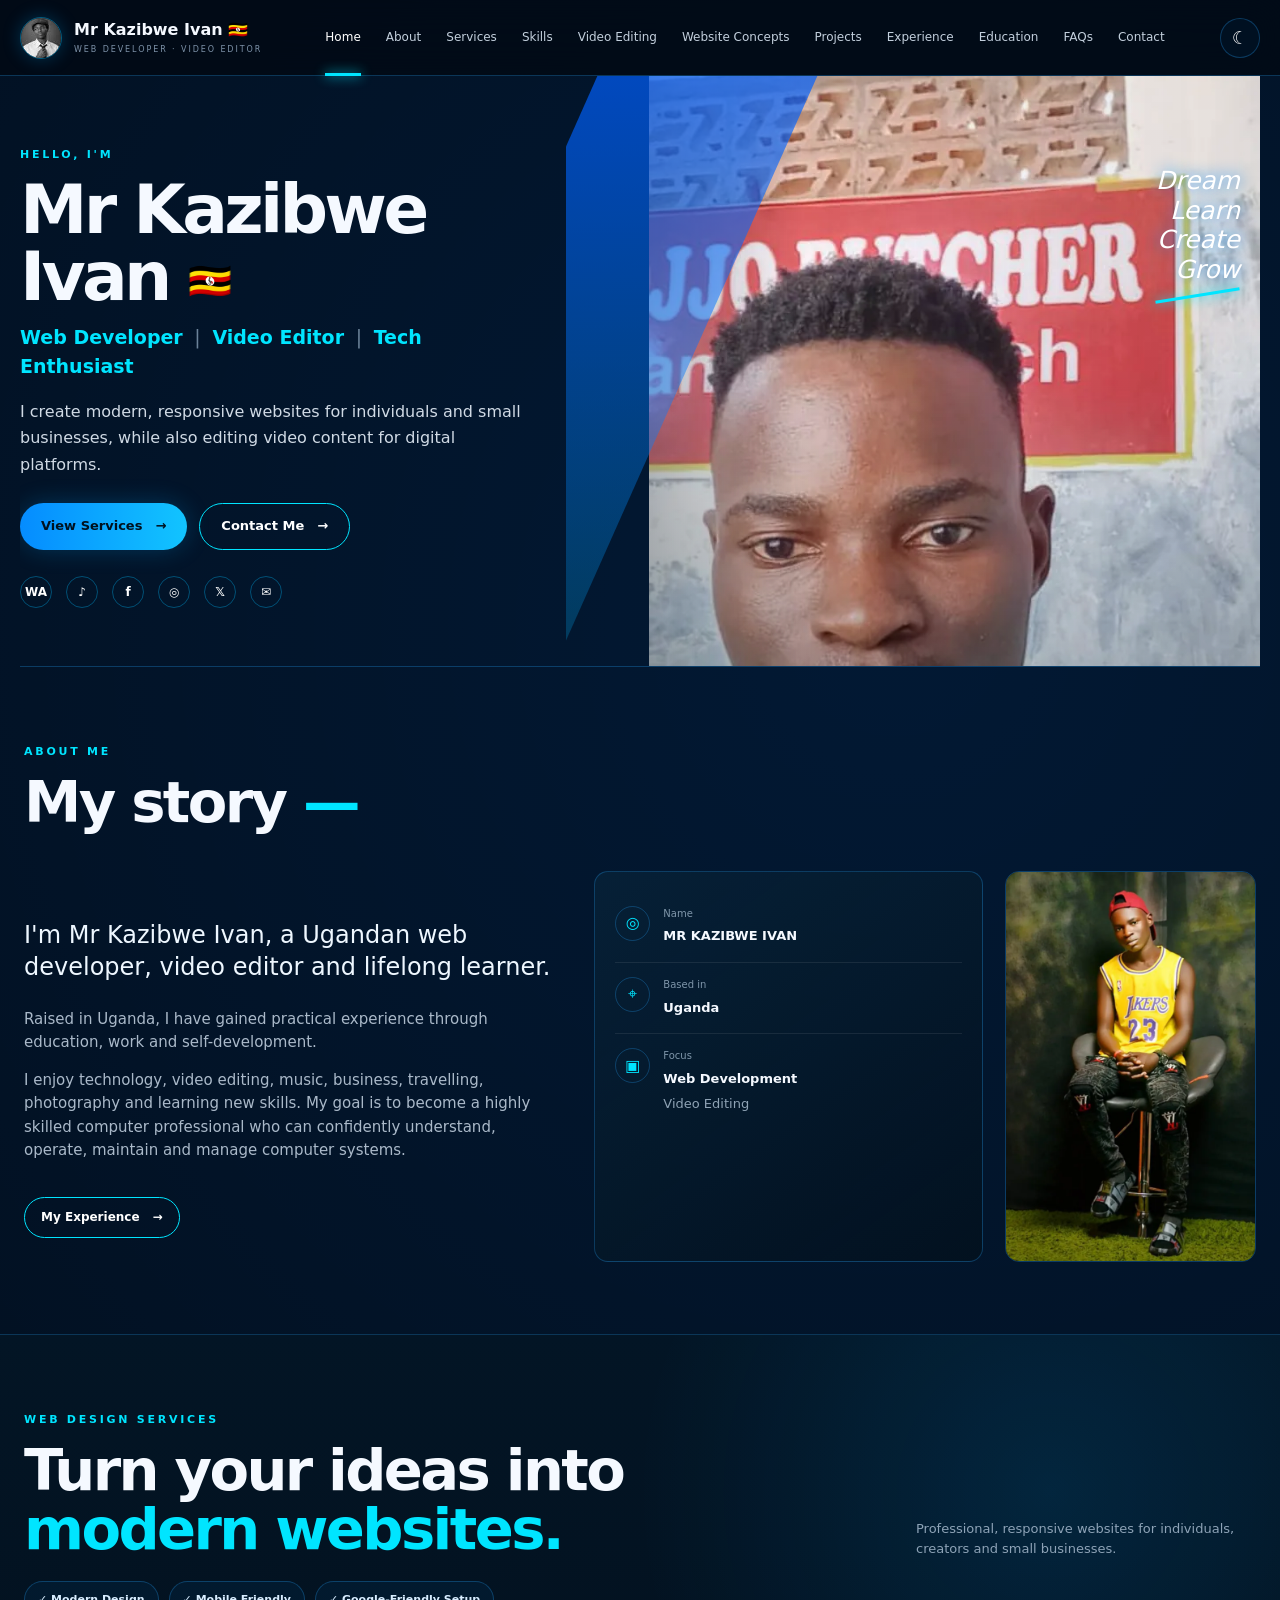
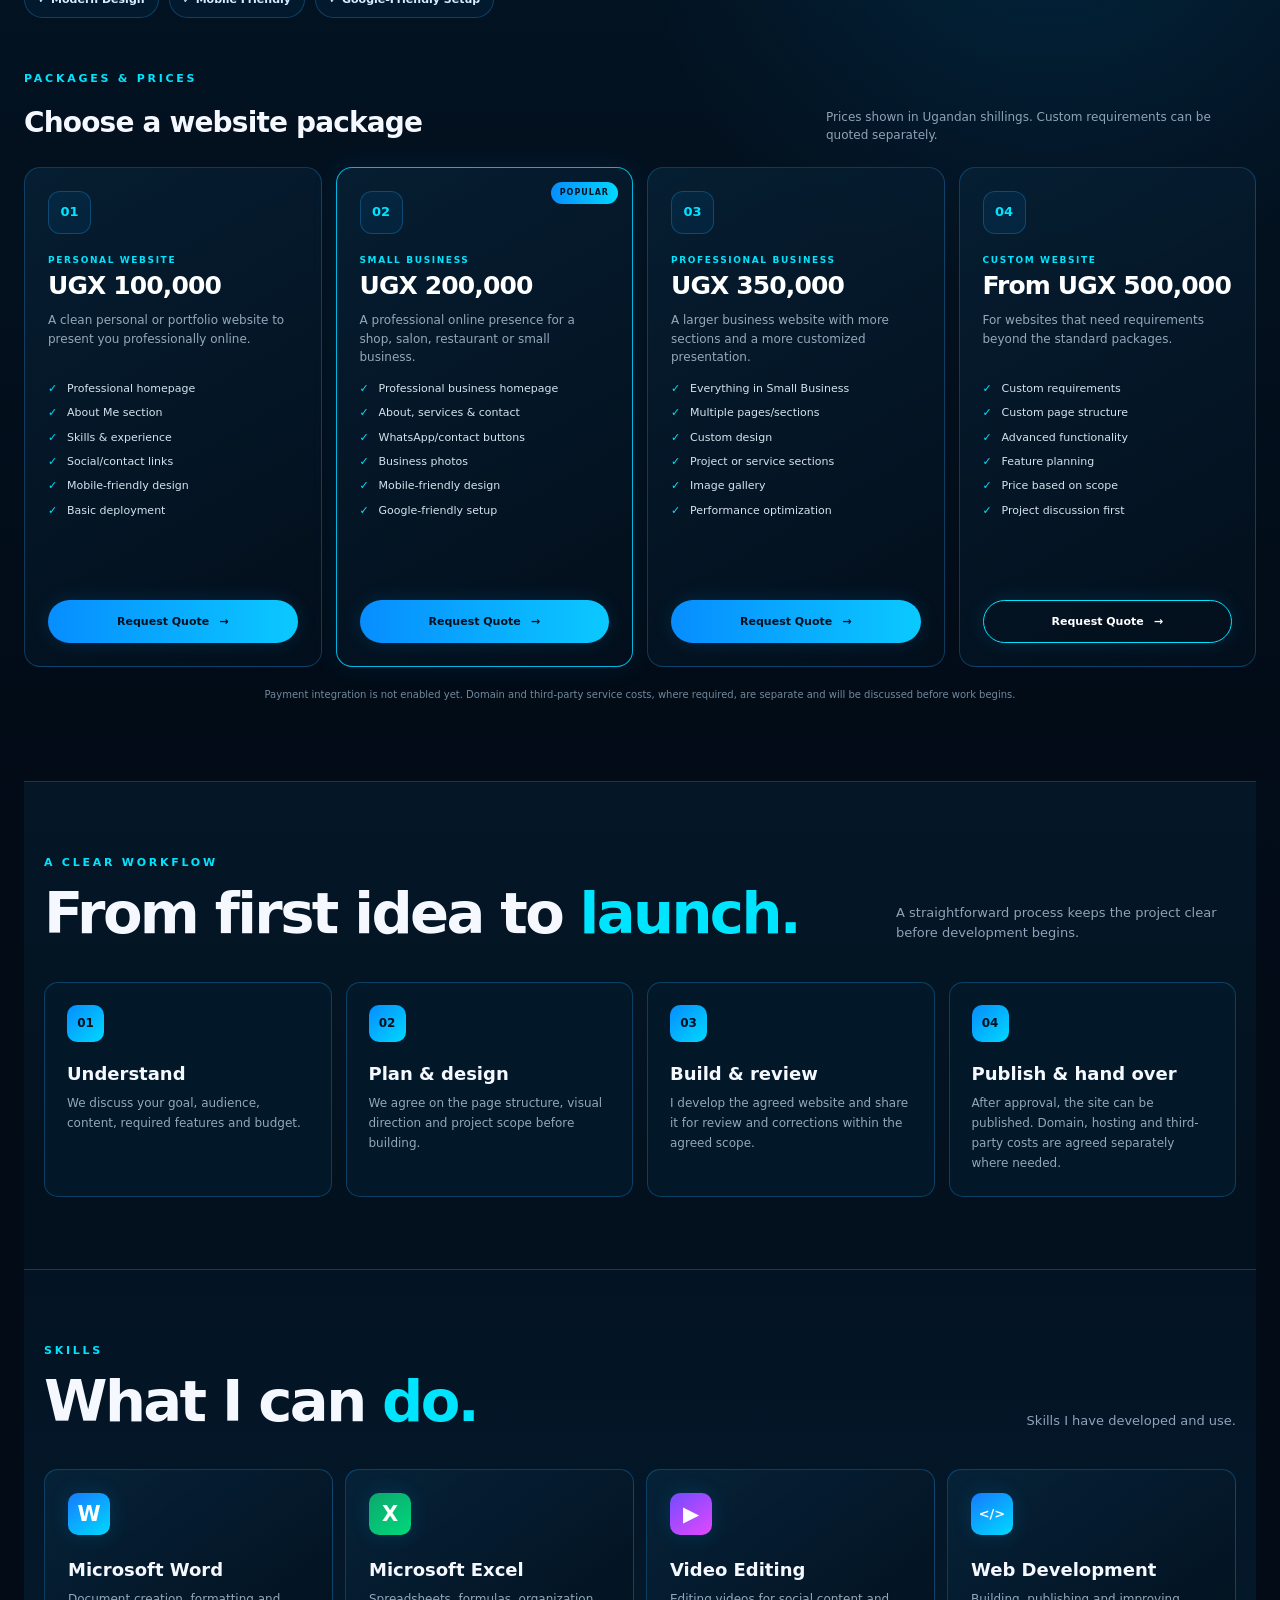
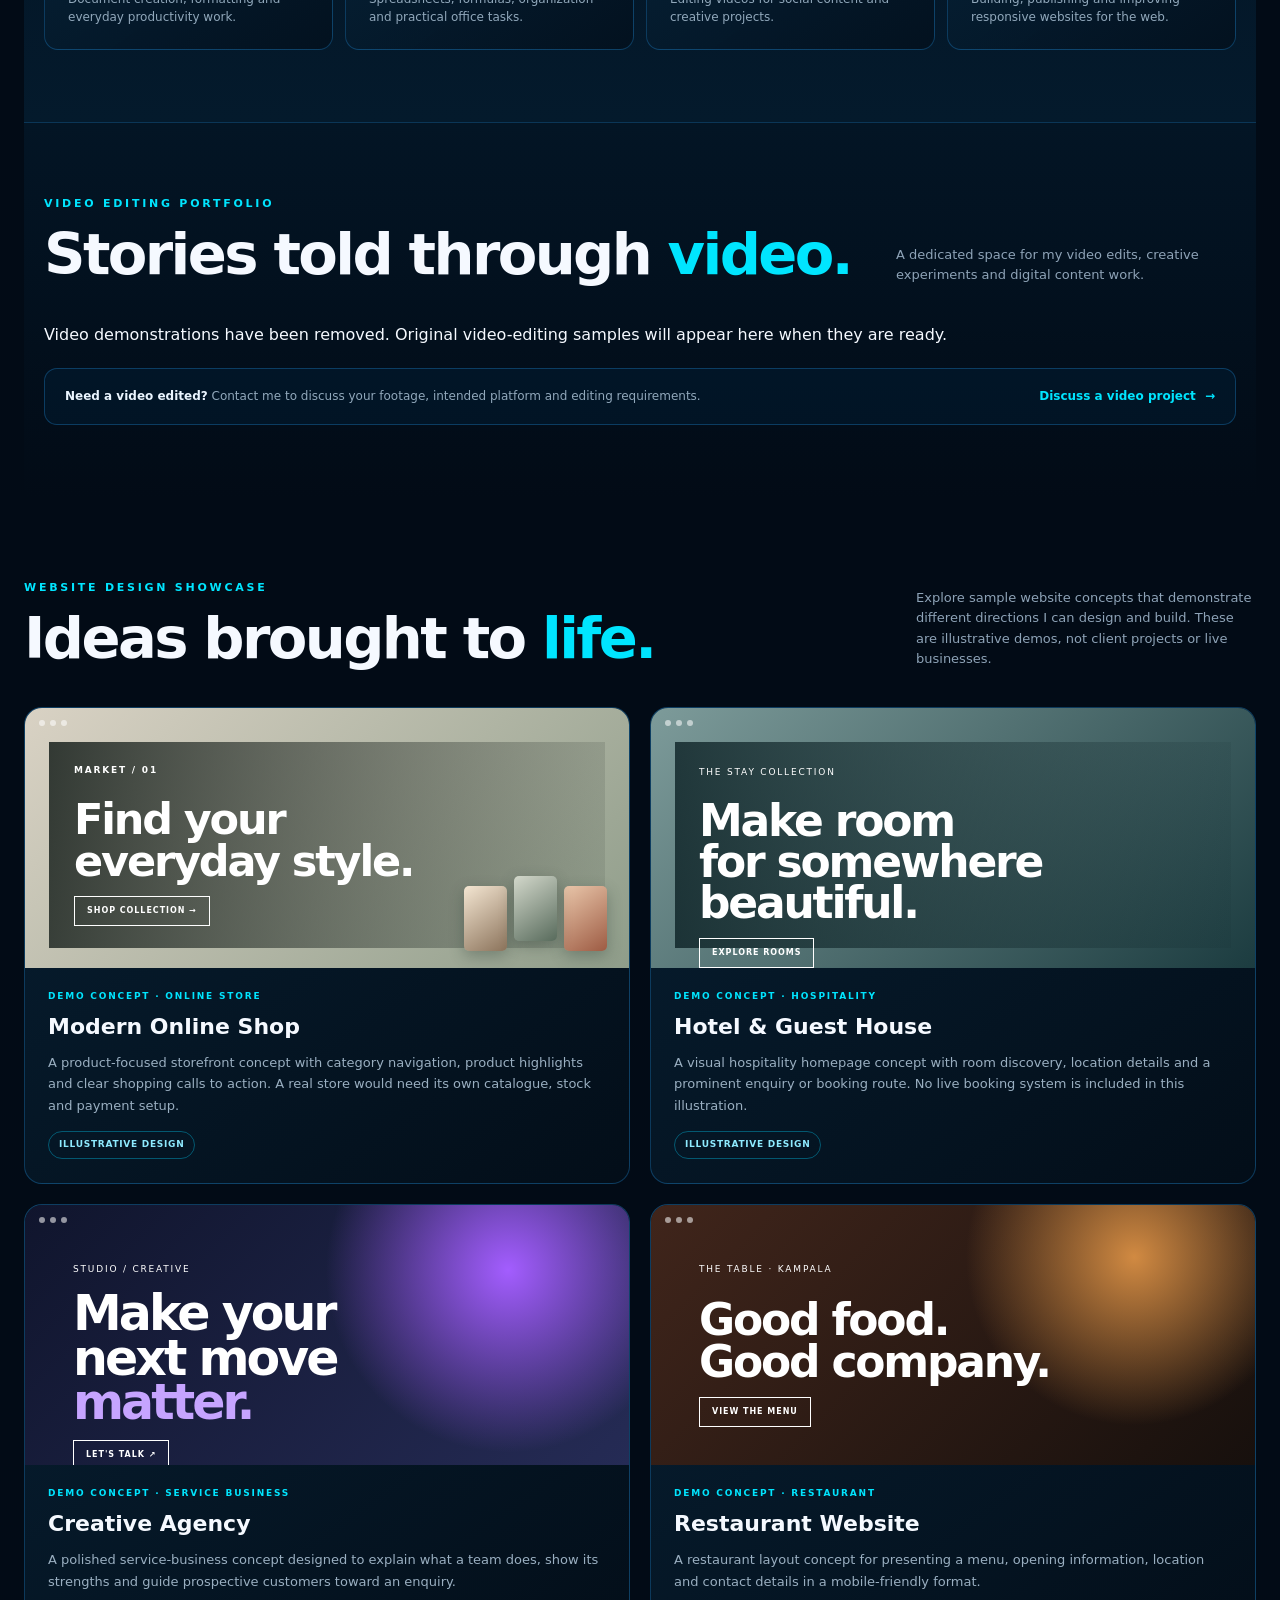
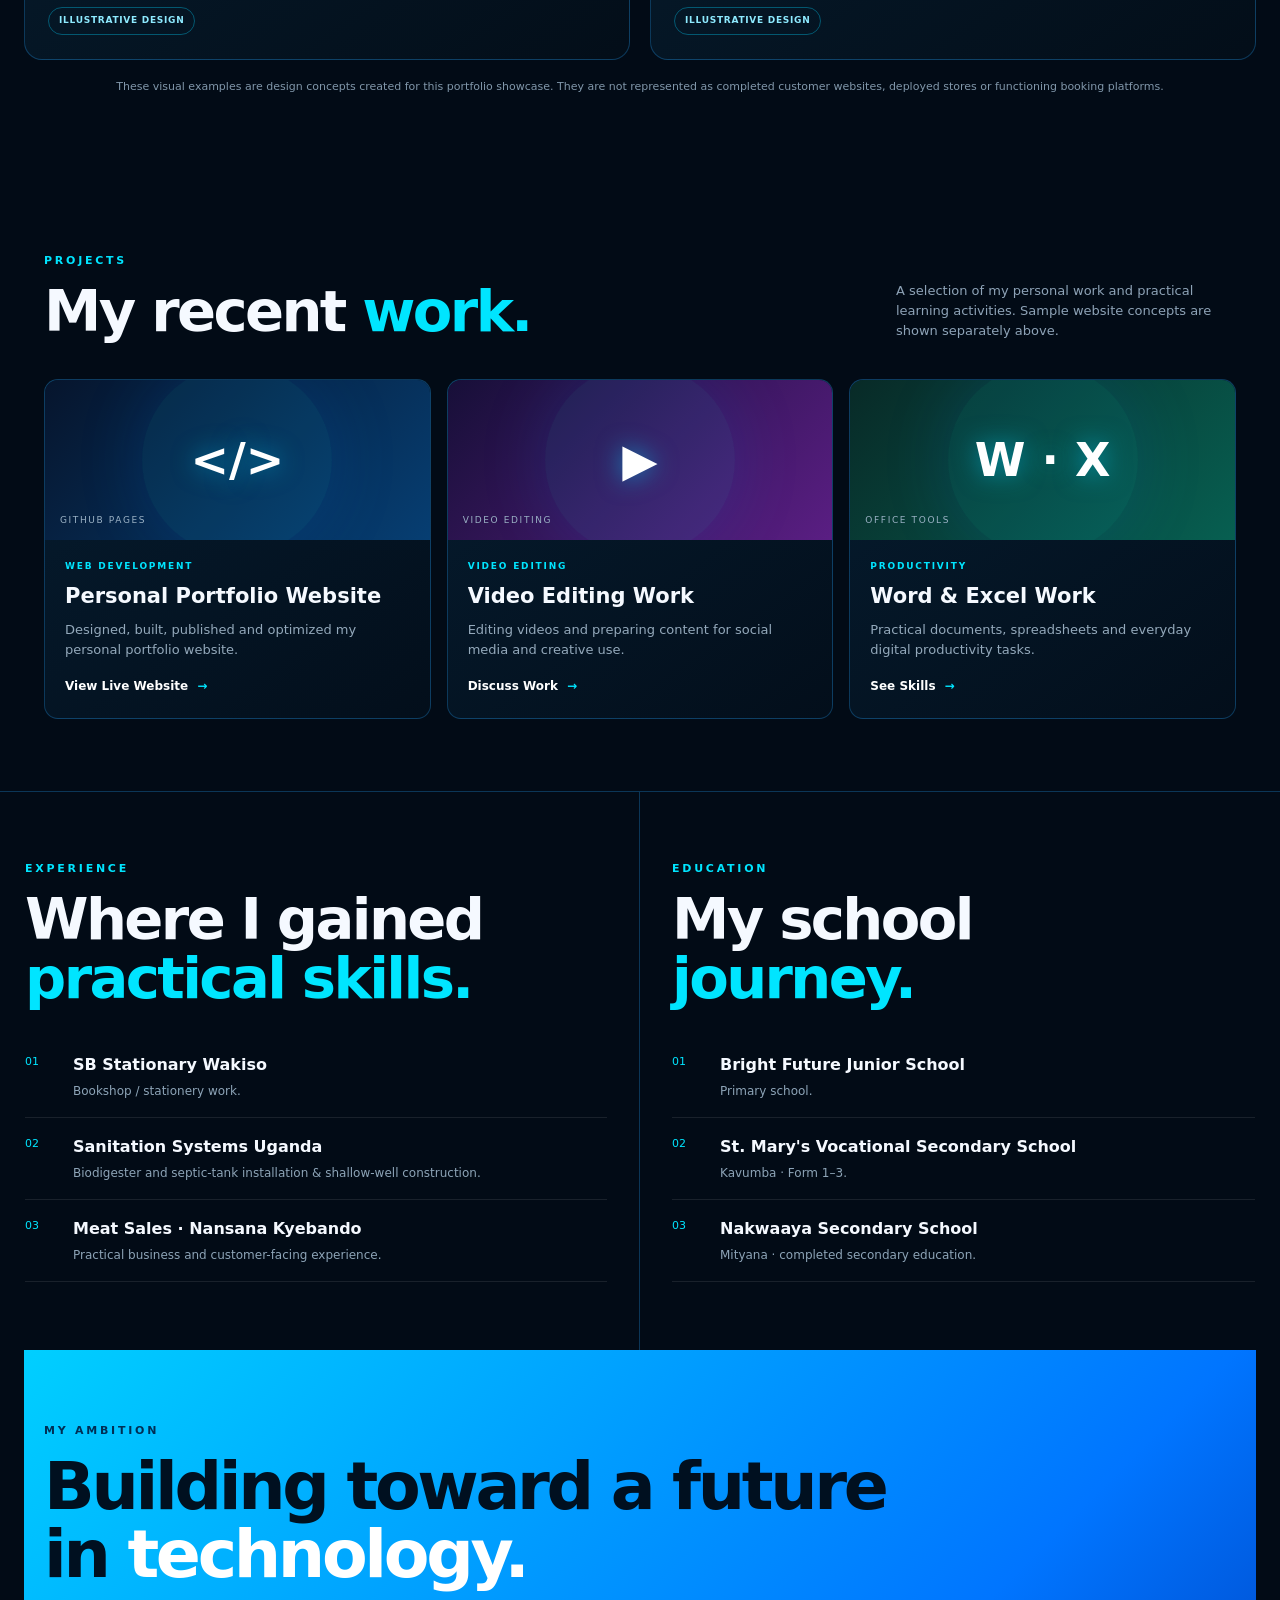
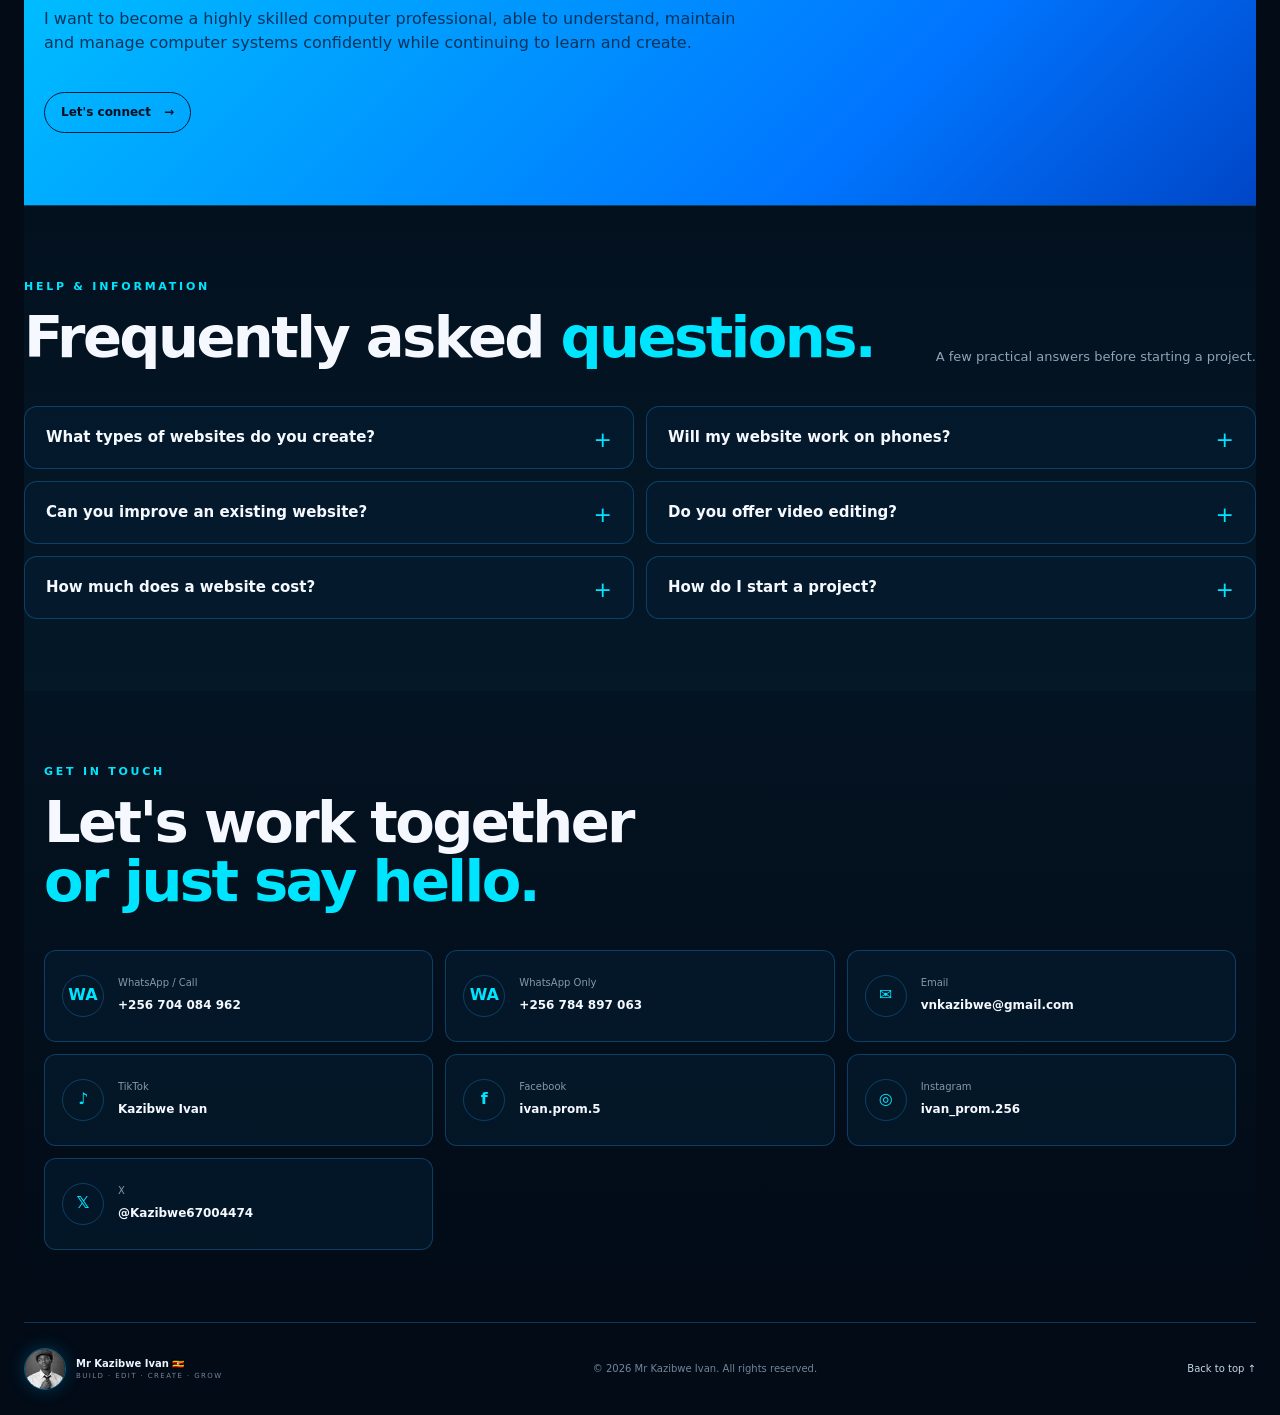
==== index.html @ a6f1aa87 "Remove inaccessible stock video demonstrations" ====
<!doctype html>
<html lang="en">
<head>
  <meta charset="utf-8">
  <meta name="viewport" content="width=device-width, initial-scale=1">
  <meta name="description" content="Visit the official portfolio of Mr Kazibwe Ivan, a Ugandan web developer and video editor. Explore his website services, skills, practical experience, personal projects and contact details.">
  <meta name="author" content="Mr Kazibwe Ivan">
  <meta name="robots" content="index, follow, max-image-preview:large">
  <!-- Browser-side security policy. Server-only headers must be configured by the hosting provider. -->
  <meta http-equiv="Content-Security-Policy" content="default-src 'self'; base-uri 'self'; object-src 'none'; script-src 'self'; style-src 'self'; font-src 'self'; img-src 'self'; connect-src 'self'; media-src 'self' https://assets.mixkit.co; frame-src 'none'; upgrade-insecure-requests">
  <meta name="referrer" content="strict-origin-when-cross-origin">
  <meta property="og:locale" content="en_UG">
  <meta name="theme-color" content="#020b16">
  <link rel="canonical" href="https://promivan833.github.io/Kazibwe-ivan/">
  <meta property="og:title" content="Mr Kazibwe Ivan — Web Developer & Video Editor">
  <meta property="og:description" content="Professional websites, web development and video editing by Mr Kazibwe Ivan.">
  <meta property="og:type" content="website">
  <meta property="og:url" content="https://promivan833.github.io/Kazibwe-ivan/">
  <meta property="og:image" content="https://promivan833.github.io/Kazibwe-ivan/images/ivan-10.jpg">
  <meta name="twitter:card" content="summary_large_image">
  <meta name="twitter:title" content="Mr Kazibwe Ivan — Web Developer & Video Editor">
  <meta name="twitter:description" content="Visit the official portfolio of Mr Kazibwe Ivan, a Ugandan web developer and video editor. Explore his services, skills, projects and contact details.">
  <meta name="twitter:url" content="https://promivan833.github.io/Kazibwe-ivan/">
  <meta name="twitter:image" content="https://promivan833.github.io/Kazibwe-ivan/images/ivan-10.jpg">
  <title>Mr Kazibwe Ivan — Web Developer & Video Editor</title>
  <link rel="icon" href="favicon.svg" type="image/svg+xml">
  <link rel="preload" as="image" href="images/ivan-10-720.webp" fetchpriority="high">
  <link rel="stylesheet" href="style.css">
  <script type="application/ld+json">
  {
    "@context":"https://schema.org",
    "@type":"ProfilePage",
    "mainEntity":{
      "@type":"Person",
      "@id":"https://promivan833.github.io/Kazibwe-ivan/#person",
      "name":"Mr Kazibwe Ivan",
      "alternateName":"Kazibwe Ivan",
      "description":"Official professional profile of Mr Kazibwe Ivan, a Ugandan web developer and video editor who creates responsive websites and edits digital video content.",
      "mainEntityOfPage":"https://promivan833.github.io/Kazibwe-ivan/",
      "nationality":"Ugandan",
      "url":"https://promivan833.github.io/Kazibwe-ivan/",
      "image":"https://promivan833.github.io/Kazibwe-ivan/images/ivan-10.jpg",
      "email":"vnkazibwe@gmail.com",
      "jobTitle":"Web Developer and Video Editor",
      "sameAs":[
        "https://promivan833.github.io/Kazibwe-ivan/",
        "https://github.com/promivan833",
        "https://x.com/Kazibwe67004474",
        "https://www.tiktok.com/@mr_kazibwe_ivan",
        "https://www.facebook.com/ivan.prom.5",
        "https://www.instagram.com/ivan_prom.256"
      ],
      "knowsAbout":["Responsive Web Development","Website Design","Website Maintenance","Video Editing","Microsoft Word","Microsoft Excel","Digital Content Creation","Web Technologies"]
    }
  }
  </script>
</head>
<body>
  <a class="skip-link" href="#main-content">Skip to main content</a>
  <header class="site-header" id="top">
    <a class="brand" href="#top" aria-label="Kazibwe Ivan home">
      <img class="brand-mark" src="images/ivan-logo.jpg" alt="" width="42" height="42" decoding="async" loading="eager">
      <span class="brand-copy"><strong>Mr Kazibwe Ivan 🇺🇬</strong><small>WEB DEVELOPER · VIDEO EDITOR</small></span>
    </a>

    <nav class="site-nav" id="primary-navigation" aria-label="Main navigation">
      <a class="active" href="#top">Home</a>
      <a href="#about">About</a>
      <a href="#services">Services</a>
      <a href="#skills">Skills</a>
      <a href="#video-portfolio">Video Editing</a>
      <a href="#showcase">Website Concepts</a><a href="#projects">Projects</a>
      <a href="#experience">Experience</a>
      <a href="#education">Education</a>
      <a href="#faq">FAQs</a>
      <a href="#contact">Contact</a>
    </nav>

    <div class="header-actions">
      <button class="theme-toggle" type="button" aria-label="Switch to light theme" title="Switch to light theme" aria-pressed="false">☾</button>
      <button class="menu-toggle" type="button" aria-label="Open menu" aria-expanded="false" aria-controls="primary-navigation"><span></span><span></span><span></span></button>
    </div>
  </header>

  <main id="main-content">
    <section class="hero" aria-labelledby="hero-title">
      <div class="hero-copy">
        <p class="eyebrow">HELLO, I'M</p>
        <h1 id="hero-title">Mr Kazibwe Ivan <span class="flag">🇺🇬</span></h1>
        <p class="hero-role">Web Developer <b>|</b> Video Editor <b>|</b> Tech Enthusiast</p>
        <p class="hero-lead">I create modern, responsive websites for individuals and small businesses, while also editing video content for digital platforms.</p>
        <div class="hero-actions">
          <a class="btn btn-primary" href="#services">View Services <span>→</span></a>
          <a class="btn btn-outline" href="#contact">Contact Me <span>→</span></a>
        </div>
        <div class="quick-socials" aria-label="Social links">
          <a href="https://wa.me/256704084962" target="_blank" rel="noopener" aria-label="WhatsApp">WA</a>
          <a href="https://www.tiktok.com/@mr_kazibwe_ivan" target="_blank" rel="noopener" aria-label="TikTok">♪</a>
          <a href="https://www.facebook.com/ivan.prom.5" target="_blank" rel="noopener" aria-label="Facebook">f</a>
          <a href="https://www.instagram.com/ivan_prom.256" target="_blank" rel="noopener" aria-label="Instagram">◎</a>
          <a href="https://x.com/Kazibwe67004474" target="_blank" rel="noopener" aria-label="X">𝕏</a>
          <a href="mailto:vnkazibwe@gmail.com" aria-label="Email">✉</a>
        </div>
      </div>

      <div class="hero-visual">
        <div class="hero-diagonal"></div>
        <div class="portrait-frame">
          <img src="images/ivan-10.jpg" srcset="images/ivan-10-480.webp 480w, images/ivan-10-720.webp 576w" sizes="(max-width: 760px) 90vw, 45vw" alt="Kazibwe Ivan portrait" width="576" height="1280" fetchpriority="high" decoding="async">
        </div>
        <div class="hero-slogan" aria-hidden="true">Dream<br>Learn<br>Create<br>Grow</div>
      </div>
    </section>

    <section class="section about-section" id="about">
      <div class="about-heading"><p class="eyebrow">ABOUT ME</p><h2>My story <span>—</span></h2></div>
      <div class="about-grid">
        <div class="about-copy">
          <p class="large-copy">I'm Mr Kazibwe Ivan, a Ugandan web developer, video editor and lifelong learner.</p>
          <p>Raised in Uganda, I have gained practical experience through education, work and self-development.</p>
          <p>I enjoy technology, video editing, music, business, travelling, photography and learning new skills. My goal is to become a highly skilled computer professional who can confidently understand, operate, maintain and manage computer systems.</p>
          <a class="text-btn" href="#experience">My Experience <span>→</span></a>
        </div>
        <div class="about-card">
          <div class="fact"><span class="fact-icon">◎</span><div><small>Name</small><strong>MR KAZIBWE IVAN</strong></div></div>
          <div class="fact"><span class="fact-icon">⌖</span><div><small>Based in</small><strong>Uganda</strong></div></div>
          <div class="fact"><span class="fact-icon">▣</span><div><small>Focus</small><strong>Web Development<br><em>Video Editing</em></strong></div></div>
        </div>
        <div class="about-photo"><img src="images/ivan-04.jpg" srcset="images/ivan-04-640.webp 640w" sizes="(max-width: 760px) 85vw, 281px" alt="Kazibwe Ivan outdoors" width="853" height="1280" loading="lazy" decoding="async"></div>
      </div>
    </section>

    <section class="services-section" id="services">
      <div class="section services-inner">
        <div class="section-title-row services-heading">
          <div><p class="eyebrow">WEB DESIGN SERVICES</p><h2>Turn your ideas into <span>modern websites.</span></h2></div>
          <p class="section-note">Professional, responsive websites for individuals, creators and small businesses.</p>
        </div>
        <div class="service-highlights">
          <span>✓ Modern Design</span><span>✓ Mobile Friendly</span><span>✓ Google-Friendly Setup</span>
        </div>

        <div class="pricing-head"><div><p class="eyebrow">PACKAGES &amp; PRICES</p><h3>Choose a website package</h3></div><p>Prices shown in Ugandan shillings. Custom requirements can be quoted separately.</p></div>
        <div class="pricing-grid">
          <article class="price-card">
            <div class="price-icon">01</div><p class="price-label">PERSONAL WEBSITE</p><h3>UGX 100,000</h3>
            <p class="price-desc">A clean personal or portfolio website to present you professionally online.</p>
            <ul><li>Professional homepage</li><li>About Me section</li><li>Skills &amp; experience</li><li>Social/contact links</li><li>Mobile-friendly design</li><li>Basic deployment</li></ul>
            <a class="price-btn" href="https://wa.me/256704084962?text=Hello%20Kazibwe%20Ivan%2C%20I%20would%20like%20a%20quote%20for%20a%20Personal%20Website.%20Please%20let%20me%20know%20what%20details%20you%20need%20from%20me." target="_blank" rel="noopener">Request Quote <span>→</span></a>
          </article>

          <article class="price-card featured">
            <div class="popular-badge">POPULAR</div><div class="price-icon">02</div><p class="price-label">SMALL BUSINESS</p><h3>UGX 200,000</h3>
            <p class="price-desc">A professional online presence for a shop, salon, restaurant or small business.</p>
            <ul><li>Professional business homepage</li><li>About, services &amp; contact</li><li>WhatsApp/contact buttons</li><li>Business photos</li><li>Mobile-friendly design</li><li>Google-friendly setup</li></ul>
            <a class="price-btn" href="https://wa.me/256704084962?text=Hello%20Kazibwe%20Ivan%2C%20I%20would%20like%20a%20quote%20for%20a%20Small%20Business%20Website.%20My%20business%20is%3A%20" target="_blank" rel="noopener">Request Quote <span>→</span></a>
          </article>

          <article class="price-card">
            <div class="price-icon">03</div><p class="price-label">PROFESSIONAL BUSINESS</p><h3>UGX 350,000</h3>
            <p class="price-desc">A larger business website with more sections and a more customized presentation.</p>
            <ul><li>Everything in Small Business</li><li>Multiple pages/sections</li><li>Custom design</li><li>Project or service sections</li><li>Image gallery</li><li>Performance optimization</li></ul>
            <a class="price-btn" href="https://wa.me/256704084962?text=Hello%20Kazibwe%20Ivan%2C%20I%20would%20like%20a%20quote%20for%20a%20Professional%20Business%20Website.%20Please%20let%20me%20know%20what%20details%20you%20need%20from%20me." target="_blank" rel="noopener">Request Quote <span>→</span></a>
          </article>

          <article class="price-card">
            <div class="price-icon">04</div><p class="price-label">CUSTOM WEBSITE</p><h3>From UGX 500,000</h3>
            <p class="price-desc">For websites that need requirements beyond the standard packages.</p>
            <ul><li>Custom requirements</li><li>Custom page structure</li><li>Advanced functionality</li><li>Feature planning</li><li>Price based on scope</li><li>Project discussion first</li></ul>
            <a class="price-btn outline" href="https://wa.me/256704084962?text=Hello%20Kazibwe%20Ivan%2C%20I%20would%20like%20a%20quote%20for%20a%20Custom%20Website.%20Here%20are%20my%20requirements%3A%20" target="_blank" rel="noopener">Request Quote <span>→</span></a>
          </article>
        </div>
        <p class="pricing-note">Payment integration is not enabled yet. Domain and third-party service costs, where required, are separate and will be discussed before work begins.</p>
      </div>
    </section>


    <section class="section process-section" id="process">
      <div class="section-title-row"><div><p class="eyebrow">A CLEAR WORKFLOW</p><h2>From first idea to <span>launch.</span></h2></div><p class="section-note">A straightforward process keeps the project clear before development begins.</p></div>
      <div class="process-grid">
        <article><b>01</b><h3>Understand</h3><p>We discuss your goal, audience, content, required features and budget.</p></article>
        <article><b>02</b><h3>Plan &amp; design</h3><p>We agree on the page structure, visual direction and project scope before building.</p></article>
        <article><b>03</b><h3>Build &amp; review</h3><p>I develop the agreed website and share it for review and corrections within the agreed scope.</p></article>
        <article><b>04</b><h3>Publish &amp; hand over</h3><p>After approval, the site can be published. Domain, hosting and third-party costs are agreed separately where needed.</p></article>
      </div>
    </section>

    <section class="section skills-section" id="skills">
      <div class="section-title-row"><div><p class="eyebrow">SKILLS</p><h2>What I can <span>do.</span></h2></div><p class="section-note">Skills I have developed and use.</p></div>
      <div class="skills-grid">
        <article class="skill-card"><span class="skill-icon">W</span><h3>Microsoft Word</h3><p>Document creation, formatting and everyday productivity work.</p></article>
        <article class="skill-card"><span class="skill-icon excel">X</span><h3>Microsoft Excel</h3><p>Spreadsheets, formulas, organization and practical office tasks.</p></article>
        <article class="skill-card"><span class="skill-icon play">▶</span><h3>Video Editing</h3><p>Editing videos for social content and creative projects.</p></article>
        <article class="skill-card"><span class="skill-icon code">&lt;/&gt;</span><h3>Web Development</h3><p>Building, publishing and improving responsive websites for the web.</p></article>
      </div>
    </section>



    <section class="section video-portfolio-section" id="video-portfolio">
      <div class="section-title-row">
        <div><p class="eyebrow">VIDEO EDITING PORTFOLIO</p><h2>Stories told through <span>video.</span></h2></div>
        <p class="section-note">A dedicated space for my video edits, creative experiments and digital content work.</p>
      </div>
      <div class="video-portfolio-placeholder">
        <p>Video demonstrations have been removed. Original video-editing samples will appear here when they are ready.</p>
      </div>
      <div class="video-portfolio-note"><p><strong>Need a video edited?</strong> Contact me to discuss your footage, intended platform and editing requirements.</p><a href="https://wa.me/256704084962?text=Hello%20Kazibwe%20Ivan%2C%20I%20would%20like%20to%20discuss%20video%20editing." target="_blank" rel="noopener">Discuss a video project <span>→</span></a></div>
    </section>

    <section class="section showcase-section" id="showcase">
      <div class="section-title-row">
        <div><p class="eyebrow">WEBSITE DESIGN SHOWCASE</p><h2>Ideas brought to <span>life.</span></h2></div>
        <p class="section-note">Explore sample website concepts that demonstrate different directions I can design and build. These are illustrative demos, not client projects or live businesses.</p>
      </div>
      <div class="showcase-grid">
        <article class="showcase-card">
          <div class="showcase-preview preview-commerce">
            <div class="mock-browser"><span></span><span></span><span></span></div>
            <div class="mock-shop"><b>MARKET / 01</b><strong>Find your<br>everyday style.</strong><i>SHOP COLLECTION →</i><div class="mock-products"><span></span><span></span><span></span></div></div>
          </div>
          <div class="showcase-copy"><p class="project-type">DEMO CONCEPT · ONLINE STORE</p><h3>Modern Online Shop</h3><p>A product-focused storefront concept with category navigation, product highlights and clear shopping calls to action. A real store would need its own catalogue, stock and payment setup.</p><span class="concept-tag">Illustrative design</span></div>
        </article>
        <article class="showcase-card">
          <div class="showcase-preview preview-hospitality">
            <div class="mock-browser"><span></span><span></span><span></span></div>
            <div class="mock-hotel"><small>THE STAY COLLECTION</small><strong>Make room<br>for somewhere<br>beautiful.</strong><i>EXPLORE ROOMS</i></div>
          </div>
          <div class="showcase-copy"><p class="project-type">DEMO CONCEPT · HOSPITALITY</p><h3>Hotel &amp; Guest House</h3><p>A visual hospitality homepage concept with room discovery, location details and a prominent enquiry or booking route. No live booking system is included in this illustration.</p><span class="concept-tag">Illustrative design</span></div>
        </article>
        <article class="showcase-card">
          <div class="showcase-preview preview-agency">
            <div class="mock-browser"><span></span><span></span><span></span></div>
            <div class="mock-agency"><small>STUDIO / CREATIVE</small><strong>Make your<br>next move<br><em>matter.</em></strong><i>LET'S TALK ↗</i></div>
          </div>
          <div class="showcase-copy"><p class="project-type">DEMO CONCEPT · SERVICE BUSINESS</p><h3>Creative Agency</h3><p>A polished service-business concept designed to explain what a team does, show its strengths and guide prospective customers toward an enquiry.</p><span class="concept-tag">Illustrative design</span></div>
        </article>
        <article class="showcase-card">
          <div class="showcase-preview preview-restaurant">
            <div class="mock-browser"><span></span><span></span><span></span></div>
            <div class="mock-restaurant"><small>THE TABLE · KAMPALA</small><strong>Good food.<br>Good company.</strong><i>VIEW THE MENU</i></div>
          </div>
          <div class="showcase-copy"><p class="project-type">DEMO CONCEPT · RESTAURANT</p><h3>Restaurant Website</h3><p>A restaurant layout concept for presenting a menu, opening information, location and contact details in a mobile-friendly format.</p><span class="concept-tag">Illustrative design</span></div>
        </article>
      </div>
      <p class="showcase-disclaimer">These visual examples are design concepts created for this portfolio showcase. They are not represented as completed customer websites, deployed stores or functioning booking platforms.</p>
    </section>

    <section class="section projects-section" id="projects">
      <div class="section-title-row"><div><p class="eyebrow">PROJECTS</p><h2>My recent <span>work.</span></h2></div><p class="section-note">A selection of my personal work and practical learning activities. Sample website concepts are shown separately above.</p></div>
      <div class="projects-grid">
        <article class="project-card project-featured"><div class="project-visual website-visual"><span>&lt;/&gt;</span><small>GITHUB PAGES</small></div><div class="project-body"><p class="project-type">WEB DEVELOPMENT</p><h3>Personal Portfolio Website</h3><p>Designed, built, published and optimized my personal portfolio website.</p><a href="https://promivan833.github.io/Kazibwe-ivan/" target="_blank" rel="noopener">View Live Website <span>→</span></a></div></article>
        <article class="project-card"><div class="project-visual edit-visual"><span>▶</span><small>VIDEO EDITING</small></div><div class="project-body"><p class="project-type">VIDEO EDITING</p><h3>Video Editing Work</h3><p>Editing videos and preparing content for social media and creative use.</p><a href="#contact">Discuss Work <span>→</span></a></div></article>
        <article class="project-card"><div class="project-visual office-visual"><span>W · X</span><small>OFFICE TOOLS</small></div><div class="project-body"><p class="project-type">PRODUCTIVITY</p><h3>Word &amp; Excel Work</h3><p>Practical documents, spreadsheets and everyday digital productivity tasks.</p><a href="#skills">See Skills <span>→</span></a></div></article>
      </div>
    </section>

    <div class="split-section">
      <section class="section experience-panel" id="experience"><p class="eyebrow">EXPERIENCE</p><h2>Where I gained<br><span>practical skills.</span></h2><div class="list-stack">
        <article><span>01</span><div><h3>SB Stationary Wakiso</h3><p>Bookshop / stationery work.</p></div></article>
        <article><span>02</span><div><h3>Sanitation Systems Uganda</h3><p>Biodigester and septic-tank installation &amp; shallow-well construction.</p></div></article>
        <article><span>03</span><div><h3>Meat Sales · Nansana Kyebando</h3><p>Practical business and customer-facing experience.</p></div></article>
      </div></section>
      <section class="section education-panel" id="education"><p class="eyebrow">EDUCATION</p><h2>My school<br><span>journey.</span></h2><div class="list-stack">
        <article><span>01</span><div><h3>Bright Future Junior School</h3><p>Primary school.</p></div></article>
        <article><span>02</span><div><h3>St. Mary's Vocational Secondary School</h3><p>Kavumba · Form 1–3.</p></div></article>
        <article><span>03</span><div><h3>Nakwaaya Secondary School</h3><p>Mityana · completed secondary education.</p></div></article>
      </div></section>
    </div>

    <section class="section ambition-section"><div class="ambition-copy"><p class="eyebrow">MY AMBITION</p><h2>Building toward a future in <span>technology.</span></h2><p>I want to become a highly skilled computer professional, able to understand, maintain and manage computer systems confidently while continuing to learn and create.</p><a class="text-btn dark" href="#contact">Let's connect <span>→</span></a></div></section>


    <section class="section faq-section" id="faq">
      <div class="section-title-row"><div><p class="eyebrow">HELP &amp; INFORMATION</p><h2>Frequently asked <span>questions.</span></h2></div><p class="section-note">A few practical answers before starting a project.</p></div>
      <div class="faq-grid">
        <details><summary>What types of websites do you create?</summary><p>I work on personal websites, portfolios and websites for small businesses. The exact pages and features are agreed before development starts.</p></details>
        <details><summary>Will my website work on phones?</summary><p>I aim to build responsive layouts that adapt to smartphones, tablets and desktop screens. The finished pages should be checked on the devices and browsers relevant to the project.</p></details>
        <details><summary>Can you improve an existing website?</summary><p>Yes. Contact me with the website link and the changes you need. I can review the request and confirm what is possible.</p></details>
        <details><summary>Do you offer video editing?</summary><p>Yes. I take on video-editing work for digital content. Share the footage, intended platform and the result you want so the scope can be discussed.</p></details>
        <details><summary>How much does a website cost?</summary><p>The listed website packages start at UGX 100,000. The final price depends on the agreed pages, features and project requirements. Any separate domain or third-party costs are discussed beforehand.</p></details>
        <details><summary>How do I start a project?</summary><p>Contact me through WhatsApp or email with a short description of your idea. We can discuss the requirements, timeline and price before work begins.</p></details>
      </div>
    </section>

    <section class="section contact-section" id="contact">
      <div class="section-title-row"><div><p class="eyebrow">GET IN TOUCH</p><h2>Let's work together<br><span>or just say hello.</span></h2></div></div>
      <div class="contact-grid">
        <a class="contact-card" href="https://wa.me/256704084962" target="_blank" rel="noopener"><span class="contact-icon">WA</span><div><small>WhatsApp / Call</small><strong>+256 704 084 962</strong></div></a>
        <a class="contact-card" href="https://wa.me/256784897063" target="_blank" rel="noopener"><span class="contact-icon">WA</span><div><small>WhatsApp Only</small><strong>+256 784 897 063</strong></div></a>
        <a class="contact-card" href="mailto:vnkazibwe@gmail.com"><span class="contact-icon">✉</span><div><small>Email</small><strong>vnkazibwe@gmail.com</strong></div></a>
        <a class="contact-card" href="https://www.tiktok.com/@mr_kazibwe_ivan" target="_blank" rel="noopener"><span class="contact-icon">♪</span><div><small>TikTok</small><strong>Kazibwe Ivan</strong></div></a>
        <a class="contact-card" href="https://www.facebook.com/ivan.prom.5" target="_blank" rel="noopener"><span class="contact-icon">f</span><div><small>Facebook</small><strong>ivan.prom.5</strong></div></a>
        <a class="contact-card" href="https://www.instagram.com/ivan_prom.256" target="_blank" rel="noopener"><span class="contact-icon">◎</span><div><small>Instagram</small><strong>ivan_prom.256</strong></div></a>
        <a class="contact-card" href="https://x.com/Kazibwe67004474" target="_blank" rel="noopener"><span class="contact-icon">𝕏</span><div><small>X</small><strong>@Kazibwe67004474</strong></div></a>
      </div>
    </section>
  </main>

  <footer class="site-footer">
    <div class="footer-brand"><img class="brand-mark" src="images/ivan-logo.jpg" alt=""><div><strong>Mr Kazibwe Ivan 🇺🇬</strong><small>BUILD · EDIT · CREATE · GROW</small></div></div>
    <p>© 2026 Mr Kazibwe Ivan. All rights reserved.</p>
    <a href="#top">Back to top ↑</a>
  </footer>
  <script src="script.js"></script>
</body>
</html>
---- style.css ----
:root{
  --bg:#020b16;--bg2:#041322;--surface:#061a2b;--surface2:#071f34;--line:rgba(39,165,255,.28);--line2:rgba(255,255,255,.11);
  --text:#f5f9ff;--muted:#aab9c9;--blue:#12a8ff;--cyan:#00e5ff;--deep:#0059ff;--max:1240px;--radius:14px;
}
*{box-sizing:border-box}html{scroll-behavior:smooth}body{margin:0;background:radial-gradient(circle at 70% 8%,rgba(0,119,255,.13),transparent 28%),var(--bg);color:var(--text);font-family:system-ui,-apple-system,BlinkMacSystemFont,"Segoe UI",sans-serif;line-height:1.55}body.menu-open{overflow:hidden}a{color:inherit;text-decoration:none}button{font:inherit}img{max-width:100%}
.site-header{position:sticky;top:0;z-index:50;height:76px;padding:0 max(20px,calc((100vw - var(--max))/2));display:flex;align-items:center;justify-content:space-between;background:rgba(2,11,22,.9);backdrop-filter:blur(18px);border-bottom:1px solid var(--line)}
.brand{display:flex;align-items:center;gap:12px;min-width:250px}.brand-mark{width:42px;height:42px;flex:0 0 42px;display:block;object-fit:cover;object-position:center 28%;border-radius:50%;border:1px solid rgba(0,190,255,.45);box-shadow:0 0 18px rgba(0,170,255,.25)}.brand-copy{display:grid;gap:1px}.brand-copy strong{font-family:system-ui,-apple-system,BlinkMacSystemFont,"Segoe UI",sans-serif;font-size:16px}.brand-copy small{font-size:8px;letter-spacing:.24em;color:#7e93a9}
.site-nav{display:flex;align-items:center;gap:25px}.site-nav a{position:relative;font-size:12px;color:#c3d0dd;padding:29px 0}.site-nav a:hover,.site-nav a.active{color:#fff}.site-nav a.active:after,.site-nav a:hover:after{content:"";position:absolute;left:0;right:0;bottom:0;height:3px;background:var(--cyan);box-shadow:0 0 12px var(--cyan)}
.header-actions{display:flex;align-items:center;gap:10px}.theme-toggle,.menu-toggle{width:40px;height:40px;border:1px solid var(--line);border-radius:50%;background:rgba(0,94,160,.08);color:#fff;cursor:pointer}.theme-toggle{font-size:18px}.menu-toggle{display:none;border-radius:11px}.menu-toggle span{display:block;width:17px;height:2px;background:#fff;margin:4px auto}
.hero{max-width:var(--max);margin:auto;min-height:540px;display:grid;grid-template-columns:44% 56%;align-items:stretch;position:relative;overflow:hidden;border-bottom:1px solid var(--line)}.hero-copy{padding:70px 35px 58px 0;position:relative;z-index:3}.eyebrow{margin:0 0 14px;color:var(--cyan);font-size:11px;letter-spacing:.25em;font-weight:800}.hero h1{font-family:system-ui,-apple-system,BlinkMacSystemFont,"Segoe UI",sans-serif;font-size:clamp(48px,5.3vw,75px);line-height:.98;letter-spacing:-.055em;margin:0 0 13px}.flag{font-size:.52em;vertical-align:middle;letter-spacing:0}.hero-role{margin:0;color:var(--cyan);font-family:system-ui,-apple-system,BlinkMacSystemFont,"Segoe UI",sans-serif;font-weight:700;font-size:19px}.hero-role b{color:#6b8299;font-weight:400;padding:0 5px}.hero-lead{max-width:570px;color:#d0dae5;font-size:16px;line-height:1.65;margin:17px 0 25px}.hero-actions{display:flex;gap:12px;flex-wrap:wrap}.btn,.text-btn{display:inline-flex;align-items:center;justify-content:center;gap:13px;border-radius:999px;font-weight:800}.btn{min-height:47px;padding:0 21px;font-size:13px}.btn-primary{background:linear-gradient(90deg,#058cff,#12c4ff);color:#00111f;box-shadow:0 0 24px rgba(0,170,255,.23)}.btn-outline{border:1px solid var(--cyan);color:#fff}.btn:hover{transform:translateY(-2px)}.quick-socials{display:flex;gap:14px;margin-top:26px}.quick-socials a{width:32px;height:32px;border-radius:50%;display:grid;place-items:center;border:1px solid rgba(0,190,255,.35);color:#fff;font-weight:800;font-size:12px;transition:.2s}.quick-socials a:hover{border-color:var(--cyan);background:rgba(0,194,255,.13);transform:translateY(-2px)}
.hero-visual{position:relative;min-height:540px;overflow:hidden}.hero-diagonal{position:absolute;left:-100px;top:-30px;bottom:-30px;width:220px;transform:skewX(-24deg);background:linear-gradient(180deg,rgba(0,94,255,.8),rgba(0,218,255,.2));opacity:.9;z-index:2}.portrait-frame{position:absolute;inset:0 0 0 12%;overflow:hidden}.portrait-frame:after{content:"";position:absolute;inset:0;background:linear-gradient(90deg,rgba(2,11,22,.25),transparent 25%,rgba(0,34,72,.1)),linear-gradient(0deg,rgba(2,11,22,.22),transparent 50%)}.portrait-frame img{width:100%;height:100%;object-fit:cover;object-position:center 27%;display:block}.hero-slogan{position:absolute;right:20px;top:90px;z-index:3;color:#fff;font-family:system-ui,-apple-system,BlinkMacSystemFont,"Segoe UI",sans-serif;font-style:italic;font-size:25px;line-height:1.18;text-align:right;text-shadow:0 0 16px #008cff}.hero-slogan:after{content:"";display:block;width:85px;height:3px;background:var(--cyan);margin:10px 0 0 auto;transform:rotate(-9deg);box-shadow:0 0 12px var(--cyan)}
.section{max-width:var(--max);margin:auto;padding:72px 0}.section-title-row{display:flex;align-items:end;justify-content:space-between;gap:30px;margin-bottom:38px}.section h2{font-family:system-ui,-apple-system,BlinkMacSystemFont,"Segoe UI",sans-serif;font-size:clamp(38px,4.5vw,60px);line-height:1.02;letter-spacing:-.045em;margin:0}.section h2 span{color:var(--cyan)}.section-note{max-width:340px;color:#8ea3b7;font-size:13px;margin:0}
.about-section{padding-top:76px}.about-grid{display:grid;grid-template-columns:1.2fr .85fr .55fr;gap:22px;align-items:stretch}.about-copy{padding:24px 10px 24px 0}.about-copy p{color:var(--muted);font-size:15px}.about-copy .large-copy{font-family:system-ui,-apple-system,BlinkMacSystemFont,"Segoe UI",sans-serif;font-size:24px;line-height:1.35;color:#eef7ff}.about-card{padding:20px;background:linear-gradient(145deg,rgba(7,34,56,.85),rgba(3,16,28,.75));border:1px solid var(--line);border-radius:var(--radius)}.fact{display:flex;gap:13px;padding:14px 0;border-bottom:1px solid rgba(255,255,255,.08)}.fact:last-child{border-bottom:0}.fact-icon{width:35px;height:35px;flex:0 0 35px;display:grid;place-items:center;border:1px solid var(--line);border-radius:50%;color:var(--cyan)}.fact small{display:block;color:#7f96aa;font-size:10px;margin-bottom:2px}.fact strong{font-size:13px}.fact em{font-style:normal;color:#8fa3b5;font-weight:400}.about-photo{overflow:hidden;border:1px solid var(--line);border-radius:var(--radius);min-height:300px}.about-photo img{width:100%;height:100%;object-fit:cover;object-position:center 25%;display:block}.text-btn{margin-top:20px;border:1px solid var(--cyan);padding:10px 16px;font-size:12px;color:#fff}.text-btn:hover{background:rgba(0,213,255,.09)}
.skills-section{max-width:none;padding-left:max(20px,calc((100vw - var(--max))/2));padding-right:max(20px,calc((100vw - var(--max))/2));background:linear-gradient(180deg,#031323,#041a2c)}.skills-grid{display:grid;grid-template-columns:repeat(4,1fr);gap:12px}.skill-card{min-height:180px;padding:23px;border:1px solid var(--line);border-radius:var(--radius);background:linear-gradient(145deg,rgba(7,36,59,.86),rgba(3,17,30,.9));transition:.25s}.skill-card:hover,.project-card:hover{transform:translateY(-4px);border-color:rgba(0,220,255,.65);box-shadow:0 12px 32px rgba(0,95,255,.11)}.skill-icon{display:grid;place-items:center;width:42px;height:42px;border-radius:10px;background:linear-gradient(145deg,#167bff,#00d9ff);color:#fff;font-family:system-ui,-apple-system,BlinkMacSystemFont,"Segoe UI",sans-serif;font-weight:800;font-size:21px;box-shadow:0 0 20px rgba(0,175,255,.16)}.skill-icon.excel{background:linear-gradient(145deg,#0da76d,#00d97c)}.skill-icon.play{background:linear-gradient(145deg,#734bff,#e348ff)}.skill-icon.code{font-size:13px}.skill-card h3{font-family:system-ui,-apple-system,BlinkMacSystemFont,"Segoe UI",sans-serif;font-size:18px;margin:21px 0 6px}.skill-card p{margin:0;color:#91a8bb;font-size:12px;line-height:1.5}
.projects-section{max-width:none;padding-left:max(20px,calc((100vw - var(--max))/2));padding-right:max(20px,calc((100vw - var(--max))/2))}.projects-grid{display:grid;grid-template-columns:repeat(3,1fr);gap:16px}.project-card{overflow:hidden;border:1px solid var(--line);border-radius:var(--radius);background:linear-gradient(145deg,rgba(6,31,51,.9),rgba(3,15,27,.95));transition:.25s}.project-visual{height:160px;display:flex;align-items:center;justify-content:center;position:relative;overflow:hidden}.project-visual:before{content:"";position:absolute;width:190px;height:190px;border-radius:50%;background:rgba(0,207,255,.08);box-shadow:0 0 70px rgba(0,120,255,.15)}.project-visual span{position:relative;z-index:1;font-family:system-ui,-apple-system,BlinkMacSystemFont,"Segoe UI",sans-serif;font-size:46px;font-weight:700;color:#fff;text-shadow:0 0 25px rgba(0,213,255,.55)}.project-visual small{position:absolute;bottom:12px;left:15px;font-size:9px;letter-spacing:.18em;color:#9bb2c5}.website-visual{background:linear-gradient(135deg,#06152d,#063e72)}.edit-visual{background:linear-gradient(135deg,#170f38,#5a1e83)}.office-visual{background:linear-gradient(135deg,#082a27,#075f51)}.project-body{padding:20px}.project-type{margin:0 0 6px;color:var(--cyan);font-size:9px;letter-spacing:.2em;font-weight:800}.project-body h3{font-family:system-ui,-apple-system,BlinkMacSystemFont,"Segoe UI",sans-serif;font-size:21px;margin:0 0 7px}.project-body p:not(.project-type){color:#94a9bb;font-size:13px;min-height:40px;margin:0}.project-body a{display:inline-flex;gap:9px;margin-top:17px;color:#fff;font-size:12px;font-weight:800}.project-body a span{color:var(--cyan)}
.split-section{display:grid;grid-template-columns:1fr 1fr;border-top:1px solid var(--line)}.split-section .section{width:100%;max-width:none;padding:68px max(25px,calc((100vw - var(--max))/2))}.experience-panel{border-right:1px solid var(--line);padding-right:5% !important}.education-panel{padding-left:5% !important}.list-stack{margin-top:28px}.list-stack article{display:grid;grid-template-columns:35px 1fr;gap:13px;padding:17px 0;border-bottom:1px solid rgba(255,255,255,.09)}.list-stack article>span{color:var(--cyan);font-size:11px;font-family:system-ui,-apple-system,BlinkMacSystemFont,"Segoe UI",sans-serif}.list-stack h3{font-family:system-ui,-apple-system,BlinkMacSystemFont,"Segoe UI",sans-serif;font-size:16px;margin:0 0 4px}.list-stack p{margin:0;color:#8da4b7;font-size:12px;line-height:1.5}
.ambition-section{max-width:none;background:linear-gradient(135deg,#00cfff,#0075ff 72%,#0046c7);color:#001020;padding-left:max(20px,calc((100vw - var(--max))/2));padding-right:max(20px,calc((100vw - var(--max))/2))}.ambition-copy{max-width:850px}.ambition-section .eyebrow{color:#002e54}.ambition-section h2{font-family:system-ui,-apple-system,BlinkMacSystemFont,"Segoe UI",sans-serif;font-size:clamp(42px,5.2vw,70px);line-height:1.02;letter-spacing:-.05em;margin:0 0 18px}.ambition-section h2 span{color:#fff}.ambition-section p:not(.eyebrow){max-width:700px;font-size:16px;color:#06345b}.text-btn.dark{border-color:#001c35;color:#001020}.text-btn.dark:hover{background:rgba(255,255,255,.16)}
.contact-section{max-width:none;padding-left:max(20px,calc((100vw - var(--max))/2));padding-right:max(20px,calc((100vw - var(--max))/2));background:linear-gradient(180deg,#041322,#020b16)}.contact-grid{display:grid;grid-template-columns:repeat(3,1fr);gap:12px}.contact-card{min-height:92px;display:flex;align-items:center;gap:14px;padding:17px;border:1px solid var(--line);border-radius:12px;background:rgba(5,28,46,.7);transition:.2s}.contact-card:hover{transform:translateY(-3px);border-color:var(--cyan);background:rgba(8,42,68,.85)}.contact-icon{width:42px;height:42px;display:grid;place-items:center;border-radius:50%;border:1px solid var(--line);color:var(--cyan);font-family:system-ui,-apple-system,BlinkMacSystemFont,"Segoe UI",sans-serif;font-weight:800}.contact-card small{display:block;color:#8299ad;font-size:10px;margin-bottom:2px}.contact-card strong{font-size:12px;word-break:break-word}
.site-footer{max-width:var(--max);margin:auto;display:flex;align-items:center;justify-content:space-between;gap:20px;padding:25px 0;border-top:1px solid var(--line);color:#71869a;font-size:10px}.footer-brand{display:flex;align-items:center;gap:10px}.footer-brand strong{display:block;color:#eaf5ff;font-family:system-ui,-apple-system,BlinkMacSystemFont,"Segoe UI",sans-serif}.footer-brand small{display:block;font-size:7px;letter-spacing:.2em}.site-footer a{color:#c5d6e5}body.light-theme{--bg:#f4f9ff;--bg2:#eef6ff;--surface:#fff;--surface2:#edf7ff;--text:#0b1725;--muted:#506275;--line:rgba(0,105,190,.2)}body.light-theme .site-header{background:rgba(244,249,255,.9)}body.light-theme .hero-lead{color:#415467}body.light-theme .project-card,body.light-theme .skill-card,body.light-theme .about-card,body.light-theme .contact-card{background:#fff}body.light-theme .section-note,body.light-theme .list-stack p,body.light-theme .skill-card p,body.light-theme .project-body p:not(.project-type){color:#5e7080}
@media(max-width:1000px){.site-nav{gap:13px}.site-nav a{font-size:10px}.brand{min-width:220px}.hero{grid-template-columns:1fr 1fr}.about-grid{grid-template-columns:1.2fr .8fr}.about-photo{grid-column:2}.skills-grid{grid-template-columns:repeat(2,1fr)}.projects-grid{grid-template-columns:1fr 1fr}.gallery-grid{grid-template-columns:repeat(4,1fr)}}
@media(max-width:760px){.site-header{height:68px;padding:0 16px}.brand-copy small{display:none}.brand-copy strong{font-size:14px}.brand{min-width:0}.site-nav{position:fixed;top:68px;right:0;bottom:0;width:min(330px,88vw);padding:28px 24px;display:flex;flex-direction:column;align-items:flex-start;gap:4px;background:#03111f;border-left:1px solid var(--line);transform:translateX(100%);transition:transform .25s ease;box-shadow:-20px 0 60px rgba(0,0,0,.35)}.site-nav.open{transform:translateX(0)}.site-nav a{font-size:14px;padding:14px 0;width:100%}.site-nav a.active:after,.site-nav a:hover:after{left:0;right:auto;width:35px}.menu-toggle{display:block}.hero{display:block;min-height:0}.hero-copy{padding:58px 20px 28px}.hero h1{font-size:clamp(45px,13vw,70px)}.hero-role{font-size:16px}.hero-lead{font-size:14px}.hero-visual{min-height:390px}.portrait-frame{left:0}.hero-diagonal{left:-130px}.hero-slogan{right:13px;top:45px;font-size:20px}.section{padding:58px 20px}.section-title-row{display:block}.section-note{margin-top:15px}.about-grid{grid-template-columns:1fr}.about-photo{grid-column:auto;min-height:380px;max-height:500px}.skills-grid,.projects-grid,.contact-grid{grid-template-columns:1fr 1fr}.split-section{grid-template-columns:1fr}.experience-panel{border-right:0;border-bottom:1px solid var(--line);padding-right:20px!important}.education-panel{padding-left:20px!important}.gallery-grid{grid-template-columns:repeat(3,1fr);grid-auto-rows:150px}.site-footer{margin:0 20px;display:grid;grid-template-columns:1fr auto;padding:22px 0}.footer-brand{grid-column:1/-1}}
@media(max-width:480px){.header-actions{gap:6px}.theme-toggle,.menu-toggle{width:36px;height:36px}.hero-copy{padding-top:45px}.hero-role b{padding:0 2px}.hero-actions{display:grid;grid-template-columns:1fr}.btn{width:100%}.hero-visual{min-height:350px}.hero-slogan{font-size:17px}.about-copy .large-copy{font-size:21px}.skills-grid,.projects-grid,.contact-grid{grid-template-columns:1fr}.skill-card{min-height:165px}.gallery-grid{grid-template-columns:repeat(2,1fr);grid-auto-rows:170px}.gallery-item.large{grid-row:span 2}.site-footer{grid-template-columns:1fr}.site-footer p{margin:0}}

/* Web design services and pricing */
.services-section{border-top:1px solid var(--line);background:radial-gradient(circle at 82% 15%,rgba(0,165,255,.12),transparent 30%),linear-gradient(180deg,#031525,#020b16)}
.services-inner{padding-top:76px;padding-bottom:78px}
.services-heading{margin-bottom:22px}
.services-heading h2{max-width:820px}
.service-highlights{display:flex;flex-wrap:wrap;gap:10px;margin:0 0 48px}
.service-highlights span{padding:9px 13px;border:1px solid var(--line);border-radius:999px;background:rgba(0,127,220,.07);color:#d8edff;font-size:11px;font-weight:700}
.pricing-head{display:flex;align-items:end;justify-content:space-between;gap:25px;margin-bottom:22px;padding-top:4px}
.pricing-head h3{font-family:system-ui,-apple-system,BlinkMacSystemFont,"Segoe UI",sans-serif;font-size:28px;margin:0;letter-spacing:-.03em}
.pricing-head>p{max-width:430px;color:#8ea3b7;font-size:12px;margin:0}
.pricing-grid{display:grid;grid-template-columns:repeat(4,1fr);gap:14px;align-items:stretch}
.price-card{position:relative;display:flex;flex-direction:column;padding:23px;border:1px solid var(--line);border-radius:16px;background:linear-gradient(150deg,rgba(6,31,51,.94),rgba(3,15,27,.96));min-height:500px;transition:.25s}
.price-card:hover{transform:translateY(-4px);border-color:rgba(0,220,255,.7);box-shadow:0 16px 38px rgba(0,95,255,.14)}
.price-card.featured{border-color:rgba(0,211,255,.85);box-shadow:0 0 28px rgba(0,166,255,.09)}
.popular-badge{position:absolute;top:14px;right:14px;padding:5px 9px;border-radius:999px;background:linear-gradient(90deg,#078eff,#00d8ff);color:#00111e;font-size:8px;letter-spacing:.12em;font-weight:900}
.price-icon{width:43px;height:43px;display:grid;place-items:center;border-radius:12px;border:1px solid var(--line);color:var(--cyan);font-family:system-ui,-apple-system,BlinkMacSystemFont,"Segoe UI",sans-serif;font-size:13px;font-weight:800;background:rgba(0,154,255,.08);margin-bottom:20px}
.price-label{color:var(--cyan);font-size:9px;letter-spacing:.18em;font-weight:900;margin:0 0 5px}
.price-card h3{font-family:system-ui,-apple-system,BlinkMacSystemFont,"Segoe UI",sans-serif;font-size:25px;line-height:1.05;margin:0 0 12px;color:#fff;letter-spacing:-.035em}
.price-desc{color:#93a9bb;font-size:12px;line-height:1.55;min-height:58px;margin:0 0 12px}
.price-card ul{list-style:none;padding:0;margin:0 0 22px;display:grid;gap:9px}
.price-card li{position:relative;padding-left:19px;color:#d6e3ee;font-size:11px;line-height:1.4}
.price-card li:before{content:"✓";position:absolute;left:0;color:var(--cyan);font-weight:900}
.price-btn{margin-top:auto;min-height:43px;display:flex;align-items:center;justify-content:center;gap:10px;border-radius:999px;background:linear-gradient(90deg,#078dff,#0bc9ff);color:#00111f;font-size:11px;font-weight:900;box-shadow:0 0 20px rgba(0,170,255,.14)}
.price-btn.outline{background:transparent;color:#fff;border:1px solid var(--cyan)}
.price-btn:hover{transform:translateY(-2px)}
.pricing-note{margin:20px 0 0;color:#71889c;font-size:10px;line-height:1.6;text-align:center}
@media(max-width:1050px){.pricing-grid{grid-template-columns:repeat(2,1fr)}.price-card{min-height:470px}}
@media(max-width:760px){.pricing-head{display:block}.pricing-head>p{margin-top:10px}.pricing-grid{grid-template-columns:1fr}.price-card{min-height:0}.service-highlights{margin-bottom:34px}}


/* Premium showcase and project workflow additions */
.showcase-section{padding-top:82px;padding-bottom:84px}
.showcase-grid{display:grid;grid-template-columns:repeat(2,minmax(0,1fr));gap:20px}
.showcase-card{overflow:hidden;border:1px solid var(--line);border-radius:18px;background:linear-gradient(145deg,rgba(7,32,52,.96),rgba(3,14,25,.98));transition:transform .25s,border-color .25s,box-shadow .25s}
.showcase-card:hover{transform:translateY(-5px);border-color:rgba(0,220,255,.65);box-shadow:0 18px 42px rgba(0,90,180,.14)}
.showcase-preview{height:260px;position:relative;overflow:hidden;padding:34px 24px 20px}
.mock-browser{position:absolute;z-index:2;top:12px;left:14px;display:flex;gap:5px}
.mock-browser span{width:6px;height:6px;border-radius:50%;background:rgba(255,255,255,.55)}
.preview-commerce{background:linear-gradient(135deg,#d9d2c4,#8f9d8a)}
.mock-shop{height:100%;padding:22px 25px;background:linear-gradient(100deg,rgba(22,31,27,.85),rgba(22,31,27,.08));color:#fff}
.mock-shop b,.mock-hotel small,.mock-agency small,.mock-restaurant small{display:block;font-size:9px;letter-spacing:.2em}
.mock-shop strong{display:block;margin-top:20px;font-family:system-ui,-apple-system,BlinkMacSystemFont,"Segoe UI",sans-serif;font-size:clamp(28px,4vw,43px);line-height:.98;letter-spacing:-.05em}
.mock-shop i,.mock-hotel i,.mock-agency i,.mock-restaurant i{display:inline-block;margin-top:14px;padding:8px 12px;border:1px solid currentColor;font-size:8px;font-style:normal;font-weight:800;letter-spacing:.12em}
.mock-products{position:absolute;right:22px;bottom:17px;display:flex;gap:7px}
.mock-products span{display:block;width:43px;height:65px;border-radius:5px;background:linear-gradient(145deg,#f4e6d2,#8b735b);box-shadow:0 5px 15px #24352c55}
.mock-products span:nth-child(2){background:linear-gradient(145deg,#d3d8cb,#586b5c);transform:translateY(-10px)}
.mock-products span:nth-child(3){background:linear-gradient(145deg,#e9c6aa,#9d5b43)}
.preview-hospitality{background:linear-gradient(135deg,#7d9b9a,#1c3c40)}
.mock-hotel{height:100%;padding:24px;background:linear-gradient(90deg,rgba(9,30,34,.78),rgba(9,30,34,.08));color:white}
.mock-hotel strong{display:block;margin-top:20px;font-family:system-ui,-apple-system,BlinkMacSystemFont,"Segoe UI",sans-serif;font-size:clamp(29px,4vw,44px);line-height:.94;letter-spacing:-.05em}
.preview-agency{background:radial-gradient(circle at 80% 25%,#a35dff,transparent 35%),linear-gradient(135deg,#10152d,#252b55)}
.mock-agency{height:100%;padding:24px;color:#fff}
.mock-agency strong{display:block;margin-top:15px;font-family:system-ui,-apple-system,BlinkMacSystemFont,"Segoe UI",sans-serif;font-size:clamp(31px,4.5vw,49px);line-height:.91;letter-spacing:-.06em}
.mock-agency em{color:#c6a4ff;font-style:normal}
.preview-restaurant{background:radial-gradient(circle at 80% 20%,#d18a42,transparent 32%),linear-gradient(135deg,#40251b,#17100d)}
.mock-restaurant{height:100%;padding:24px;color:#fff}
.mock-restaurant strong{display:block;margin-top:22px;font-family:system-ui,-apple-system,BlinkMacSystemFont,"Segoe UI",sans-serif;font-size:clamp(30px,4vw,44px);line-height:.95;letter-spacing:-.05em}
.showcase-copy{padding:22px 23px 24px}
.showcase-copy h3{font-family:system-ui,-apple-system,BlinkMacSystemFont,"Segoe UI",sans-serif;font-size:22px;margin:5px 0 8px}
.showcase-copy p:not(.project-type){margin:0;color:#9aafc1;font-size:13px;line-height:1.65}
.concept-tag{display:inline-flex;margin-top:15px;padding:6px 10px;border:1px solid rgba(0,213,255,.35);border-radius:999px;color:#8eeaff;font-size:9px;font-weight:800;letter-spacing:.08em;text-transform:uppercase}
.showcase-disclaimer{margin:18px 0 0;color:#8197aa;font-size:11px;line-height:1.6;text-align:center}
.process-section{max-width:none;padding-left:max(20px,calc((100vw - var(--max))/2));padding-right:max(20px,calc((100vw - var(--max))/2));background:linear-gradient(180deg,#041727,#03101d);border-top:1px solid var(--line);border-bottom:1px solid var(--line)}
.process-grid{display:grid;grid-template-columns:repeat(4,1fr);gap:14px}
.process-grid article{padding:22px;border:1px solid var(--line);border-radius:14px;background:rgba(4,27,45,.72)}
.process-grid article>b{display:grid;place-items:center;width:37px;height:37px;border-radius:10px;background:linear-gradient(135deg,#078dff,#00d8ff);color:#00111f;font-family:system-ui,-apple-system,BlinkMacSystemFont,"Segoe UI",sans-serif;font-size:12px}
.process-grid h3{font-family:system-ui,-apple-system,BlinkMacSystemFont,"Segoe UI",sans-serif;font-size:18px;margin:18px 0 7px}
.process-grid p{margin:0;color:#91a8bb;font-size:12px;line-height:1.65}
@media(max-width:850px){.process-grid{grid-template-columns:repeat(2,1fr)}}
@media(max-width:650px){.showcase-grid{grid-template-columns:1fr}.showcase-preview{height:230px}.process-grid{grid-template-columns:1fr}.showcase-section{padding-top:60px;padding-bottom:60px}}


/* Mobile navigation overlay fix */
@media (max-width:760px){
  .site-header{
    -webkit-backdrop-filter:none;
    backdrop-filter:none;
  }
  .site-nav{
    z-index:1000;
    background:#03111f;
    opacity:1;
    isolation:isolate;
  }
  .site-nav a{
    position:relative;
    z-index:1;
    color:#f5f9ff;
  }
}



/* Video editing portfolio */
.video-portfolio-section{max-width:none;padding-left:max(20px,calc((100vw - var(--max))/2));padding-right:max(20px,calc((100vw - var(--max))/2));background:linear-gradient(180deg,#031525,#020b16);border-top:1px solid var(--line)}
.video-portfolio-intro{display:flex;align-items:center;gap:16px;margin:0 0 22px;padding:19px 21px;border:1px solid var(--line);border-radius:14px;background:rgba(5,29,48,.72)}
.video-intro-icon{flex:0 0 43px;width:43px;height:43px;display:grid;place-items:center;border-radius:12px;background:linear-gradient(135deg,#078dff,#00d8ff);color:#00111f;font-weight:900}
.video-portfolio-intro strong{display:block;font-family:system-ui,-apple-system,BlinkMacSystemFont,"Segoe UI",sans-serif;font-size:16px;color:#edf7ff}
.video-portfolio-intro p{margin:4px 0 0;color:#91a8bb;font-size:12px;line-height:1.6}
.video-work-grid{display:grid;grid-template-columns:repeat(3,minmax(0,1fr));gap:16px}
.video-work-card{overflow:hidden;border:1px solid var(--line);border-radius:16px;background:linear-gradient(145deg,rgba(7,32,52,.96),rgba(3,14,25,.98))}
.video-placeholder{min-height:190px;position:relative;display:grid;place-items:center;overflow:hidden;background:radial-gradient(circle at 50% 45%,rgba(0,216,255,.2),transparent 33%),linear-gradient(135deg,#071d38,#142a50)}
.video-placeholder:before,.video-placeholder:after{content:"";position:absolute;border:1px solid rgba(125,211,255,.14);border-radius:50%;width:180px;height:180px}
.video-placeholder:after{width:260px;height:260px}
.video-placeholder-two{background:radial-gradient(circle at 50% 45%,rgba(191,105,255,.22),transparent 34%),linear-gradient(135deg,#1b1238,#352052)}
.video-placeholder-three{background:radial-gradient(circle at 50% 45%,rgba(0,220,160,.18),transparent 34%),linear-gradient(135deg,#082b2a,#104c48)}
.video-play-icon{z-index:1;width:52px;height:52px;display:grid;place-items:center;padding-left:3px;border:1px solid rgba(255,255,255,.48);border-radius:50%;background:rgba(3,14,25,.55);color:#fff;font-size:17px}
.video-placeholder small{position:absolute;bottom:13px;left:15px;color:#b6d0e4;font-size:9px;letter-spacing:.18em;font-weight:800}
.video-work-copy{padding:19px 20px 21px}
.video-work-copy h3{margin:5px 0 7px;font-family:system-ui,-apple-system,BlinkMacSystemFont,"Segoe UI",sans-serif;font-size:19px}
.video-work-copy p:not(.project-type){margin:0;color:#91a8bb;font-size:12px;line-height:1.6}
.video-portfolio-note{display:flex;align-items:center;justify-content:space-between;gap:18px;margin-top:20px;padding:18px 20px;border:1px solid var(--line);border-radius:13px;background:rgba(0,120,200,.07)}
.video-portfolio-note p{margin:0;color:#91a8bb;font-size:12px;line-height:1.6}
.video-portfolio-note strong{color:#eaf5ff}
.video-portfolio-note a{flex:0 0 auto;color:var(--cyan);font-size:12px;font-weight:800}
.video-portfolio-note a span{padding-left:5px}
body.light-theme .video-work-card,body.light-theme .video-portfolio-intro,body.light-theme .video-portfolio-note{background:#fff}
body.light-theme .video-portfolio-intro strong,body.light-theme .video-portfolio-note strong{color:#0b1725}
@media(max-width:760px){.video-work-grid{grid-template-columns:1fr 1fr}.video-portfolio-note{align-items:flex-start;flex-direction:column}}
@media(max-width:480px){.video-work-grid{grid-template-columns:1fr}.video-placeholder{min-height:210px}}


/* Frequently asked questions */
.faq-section{background:linear-gradient(180deg,#03111f,#041827);border-top:1px solid var(--line)}
.faq-grid{display:grid;grid-template-columns:repeat(2,minmax(0,1fr));gap:12px;margin-top:28px}
.faq-grid details{padding:19px 21px;border:1px solid var(--line);border-radius:13px;background:rgba(5,29,48,.72)}
.faq-grid summary{position:relative;padding-right:28px;cursor:pointer;list-style:none;color:var(--text);font-family:system-ui,-apple-system,BlinkMacSystemFont,"Segoe UI",sans-serif;font-size:15px;font-weight:700}
.faq-grid summary::-webkit-details-marker{display:none}
.faq-grid summary:after{content:"+";position:absolute;right:0;top:-3px;color:var(--cyan);font-size:22px;font-weight:500}
.faq-grid details[open] summary:after{content:"−"}
.faq-grid details p{margin:13px 0 0;color:#91a8bb;font-size:13px;line-height:1.7}
body.light-theme .faq-grid details{background:#fff}
body.light-theme .faq-grid details p{color:#506275}
@media(max-width:650px){.faq-grid{grid-template-columns:1fr}.faq-grid details{padding:17px}}


/* Keyboard accessibility and reduced-motion preferences */
:where(a,button,summary,[tabindex]):focus-visible{
  outline:3px solid var(--cyan);
  outline-offset:4px;
}
@media(prefers-reduced-motion:reduce){
  html{scroll-behavior:auto}
  *,*::before,*::after{
    scroll-behavior:auto!important;
    animation-duration:.01ms!important;
    animation-iteration-count:1!important;
    transition-duration:.01ms!important;
  }
}


/* Responsive and accessibility maintenance */
.section {
  width: min(var(--max), calc(100% - 48px));
}
.site-footer {
  width: min(var(--max), calc(100% - 48px));
}
img {
  height: auto;
}
.hero-visual img {
  height: 100%;
}
@media (max-width: 1100px) {
  .site-header {
    height: 68px;
    padding-inline: 24px;
  }
  .brand {
    min-width: 0;
  }
  .site-nav {
    position: fixed;
    top: 68px;
    right: 0;
    bottom: 0;
    z-index: 1000;
    width: min(360px, 88vw);
    padding: 24px;
    display: flex;
    flex-direction: column;
    align-items: stretch;
    justify-content: flex-start;
    gap: 0;
    overflow-y: auto;
    background: #03111f;
    border-left: 1px solid var(--line);
    box-shadow: -20px 0 60px rgba(0,0,0,.35);
    transform: translateX(105%);
    visibility: hidden;
    transition: transform .25s ease, visibility .25s ease;
  }
  .site-nav.open {
    transform: translateX(0);
    visibility: visible;
  }
  .site-nav a {
    width: 100%;
    padding: 13px 0;
    font-size: 14px;
  }
  .menu-toggle {
    display: block;
  }
}
@media (max-width: 760px) {
  .site-header {
    padding-inline: 16px;
  }
  .section {
    width: 100%;
    padding: 58px 20px;
  }
  .site-footer {
    width: calc(100% - 40px);
    margin-inline: auto;
  }
  .hero {
    width: 100%;
  }
}
@media (max-width: 480px) {
  .site-header {
    padding-inline: 12px;
  }
  .brand-mark {
    width: 36px;
    height: 36px;
    flex-basis: 36px;
  }
  .brand-copy strong {
    font-size: 13px;
  }
  .hero-copy {
    padding-inline: 18px;
  }
  .quick-socials {
    gap: 10px;
    flex-wrap: wrap;
  }
  .site-footer {
    width: calc(100% - 36px);
  }
}

/* Keep all content readable when the light theme is selected. */
body.light-theme {
  color: var(--text);
  background: var(--bg);
}
body.light-theme .site-header {
  background: rgba(244,249,255,.96);
  border-color: var(--line);
}
body.light-theme .site-nav a,
body.light-theme .site-nav a:hover,
body.light-theme .site-nav a.active,
body.light-theme .theme-toggle {
  color: #14283b;
}
body.light-theme .menu-toggle {
  background: #fff;
  border-color: var(--line);
}
body.light-theme .menu-toggle span {
  background: #14283b;
}
body.light-theme .hero-lead,
body.light-theme .about-copy p,
body.light-theme .about-copy .large-copy,
body.light-theme .fact strong,
body.light-theme .fact em,
body.light-theme .section-note,
body.light-theme .pricing-head > p,
body.light-theme .pricing-note,
body.light-theme .process-grid p,
body.light-theme .list-stack p,
body.light-theme .skill-card p,
body.light-theme .project-body p:not(.project-type),
body.light-theme .showcase-copy p:not(.project-type),
body.light-theme .video-work-copy p:not(.project-type),
body.light-theme .video-portfolio-intro p,
body.light-theme .video-portfolio-note p,
body.light-theme .faq-grid details p,
body.light-theme .contact-card small {
  color: #465b70;
}
body.light-theme .about-card,
body.light-theme .skill-card,
body.light-theme .project-card,
body.light-theme .contact-card,
body.light-theme .price-card,
body.light-theme .showcase-card,
body.light-theme .process-grid article,
body.light-theme .video-work-card,
body.light-theme .video-portfolio-intro,
body.light-theme .video-portfolio-note,
body.light-theme .faq-grid details {
  background: #fff;
  color: #152638;
}
body.light-theme .price-card h3,
body.light-theme .showcase-copy h3,
body.light-theme .video-work-copy h3,
body.light-theme .process-grid h3,
body.light-theme .project-body h3,
body.light-theme .skill-card h3,
body.light-theme .faq-grid summary {
  color: #14283b;
}
body.light-theme .price-card li {
  color: #465b70;
}
body.light-theme .price-btn.outline,
body.light-theme .btn-outline,
body.light-theme .text-btn {
  color: #07517d;
}
body.light-theme .service-highlights span {
  color: #16435f;
  background: #e8f5ff;
}
body.light-theme .services-section,
body.light-theme .skills-section,
body.light-theme .process-section,
body.light-theme .video-portfolio-section,
body.light-theme .faq-section,
body.light-theme .contact-section {
  background: #edf5fc;
}
body.light-theme .showcase-section,
body.light-theme .projects-section,
body.light-theme .split-section {
  background-color: #f4f9ff;
}
body.light-theme .site-footer {
  color: #52677b;
}
body.light-theme .footer-brand strong,
body.light-theme .site-footer a {
  color: #14283b;
}
body.light-theme .experience-panel,
body.light-theme .education-panel {
  color: #14283b;
}
body.light-theme .fact small,
body.light-theme .pricing-note,
body.light-theme .video-placeholder small {
  color: #52677b;
}
body.light-theme .price-btn.outline {
  border-color: #087bb6;
}
@media (prefers-reduced-motion: reduce) {
  .site-nav {
    transition: none;
  }
}

/* Light-theme mobile drawer contrast */
body.light-theme .site-nav {
  background: #f8fbff;
  border-left-color: rgba(0,105,190,.2);
}
body.light-theme .site-nav a {
  color: #14283b;
}
body.light-theme .site-nav a:hover,
body.light-theme .site-nav a.active {
  color: #005d91;
}


/* Playable licensed video demonstrations */
.video-preview{display:block;width:100%;aspect-ratio:16/9;min-height:190px;object-fit:cover;background:#020b16;border:0}
.video-credit{display:inline-block;margin-top:10px;color:var(--cyan);font-size:11px;font-weight:700;text-decoration:underline;text-underline-offset:3px}
body.light-theme .video-credit{color:#087bb6}


/* Accessible skip link: visible when reached by keyboard navigation. */
.skip-link{position:fixed;top:10px;left:10px;z-index:2000;padding:12px 16px;border-radius:8px;background:#fff;color:#061a2b;font-size:14px;font-weight:800;transform:translateY(-160%);transition:transform .18s ease}
.skip-link:focus{transform:translateY(0)}
@media(prefers-reduced-motion:reduce){.skip-link{transition:none}}


/* Clear section heading without an unnecessary nested wrapper. */
.about-heading{margin-bottom:38px}
/* Keep anchored headings clear of the sticky navigation bar. */
main section[id]{scroll-margin-top:88px}
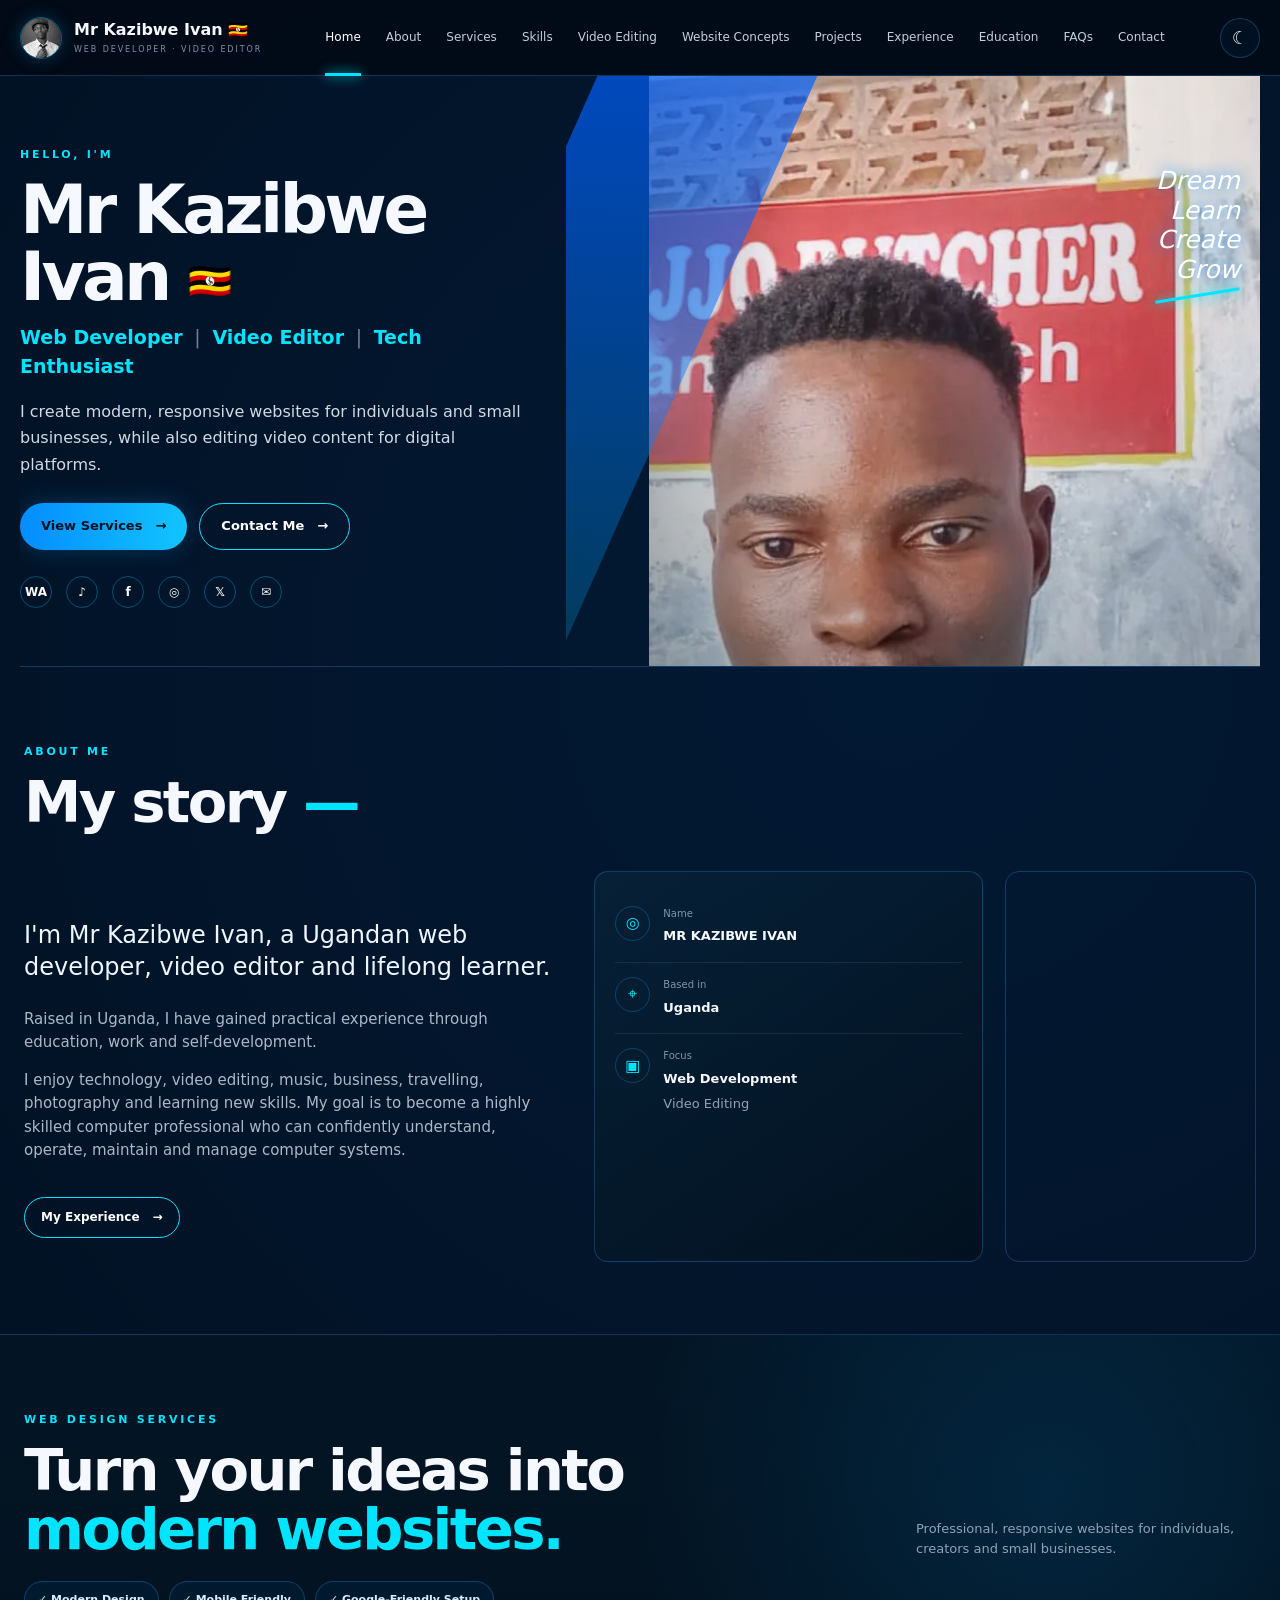
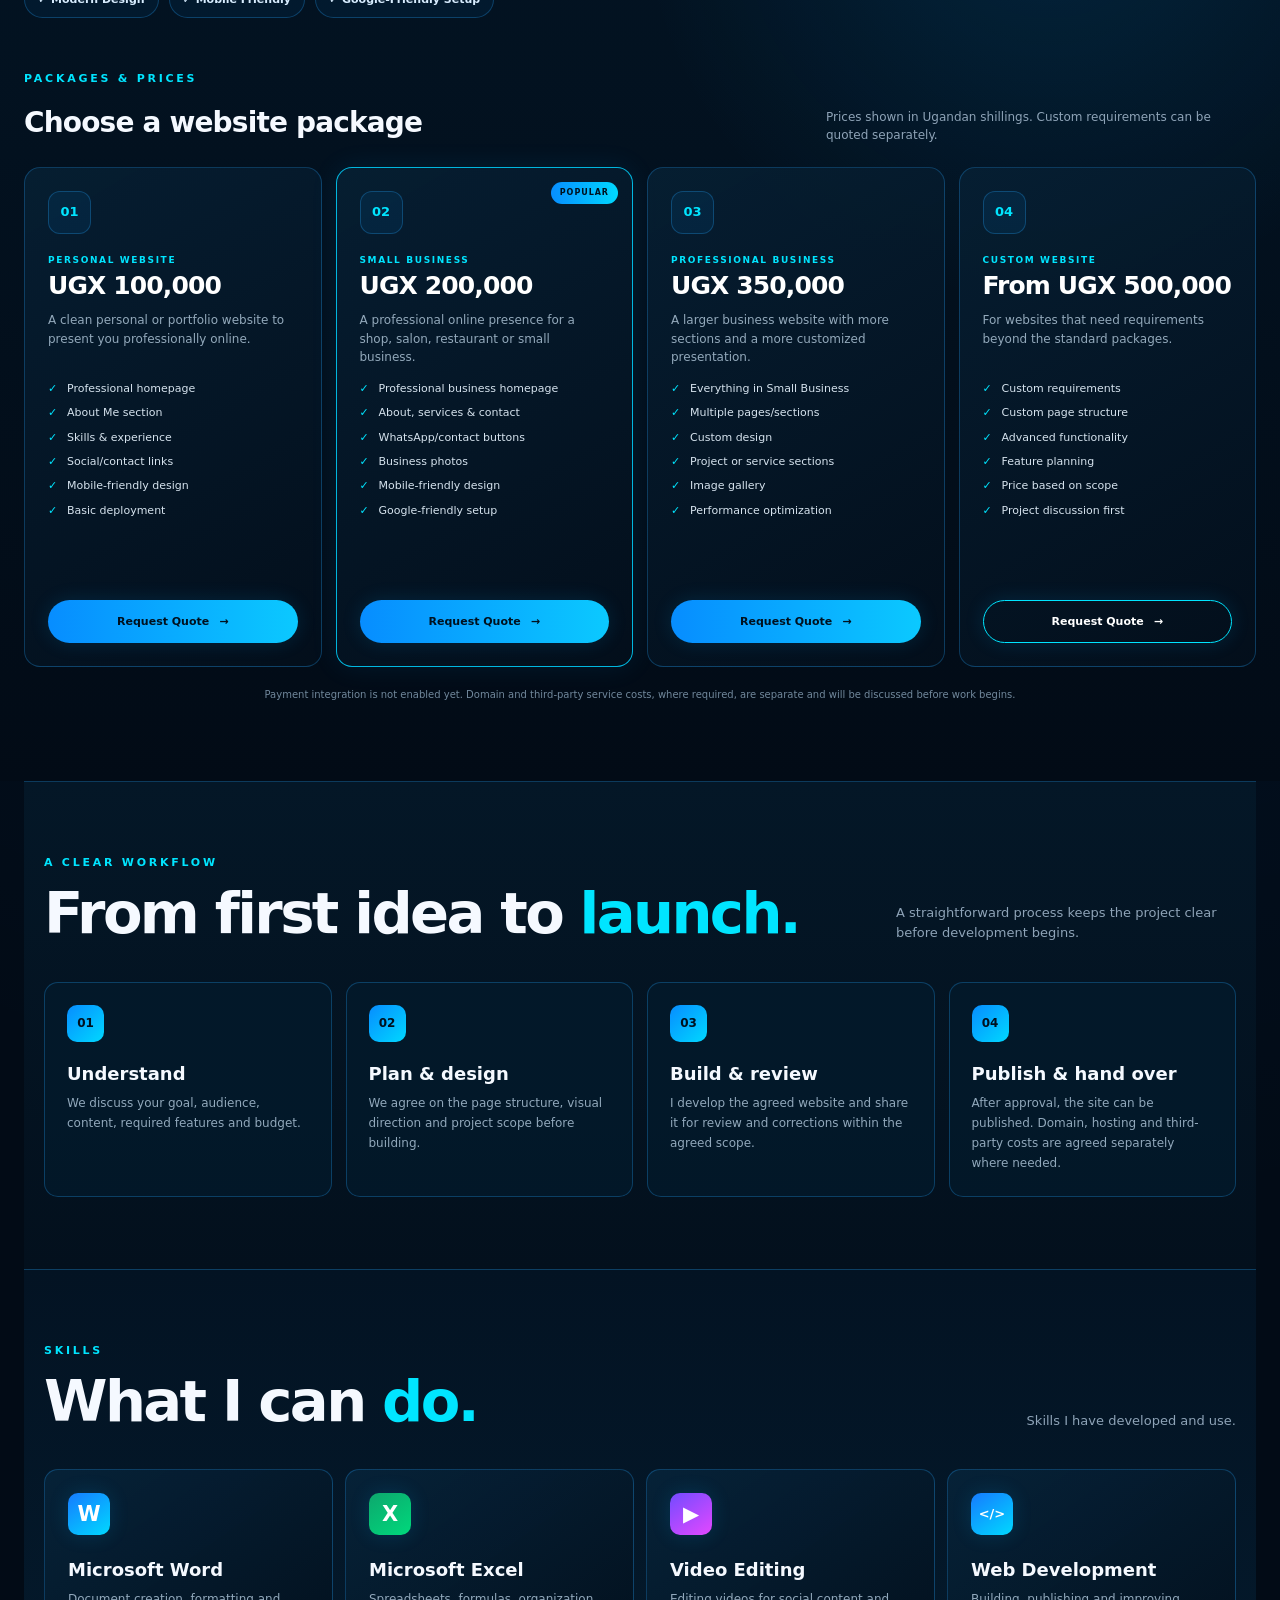
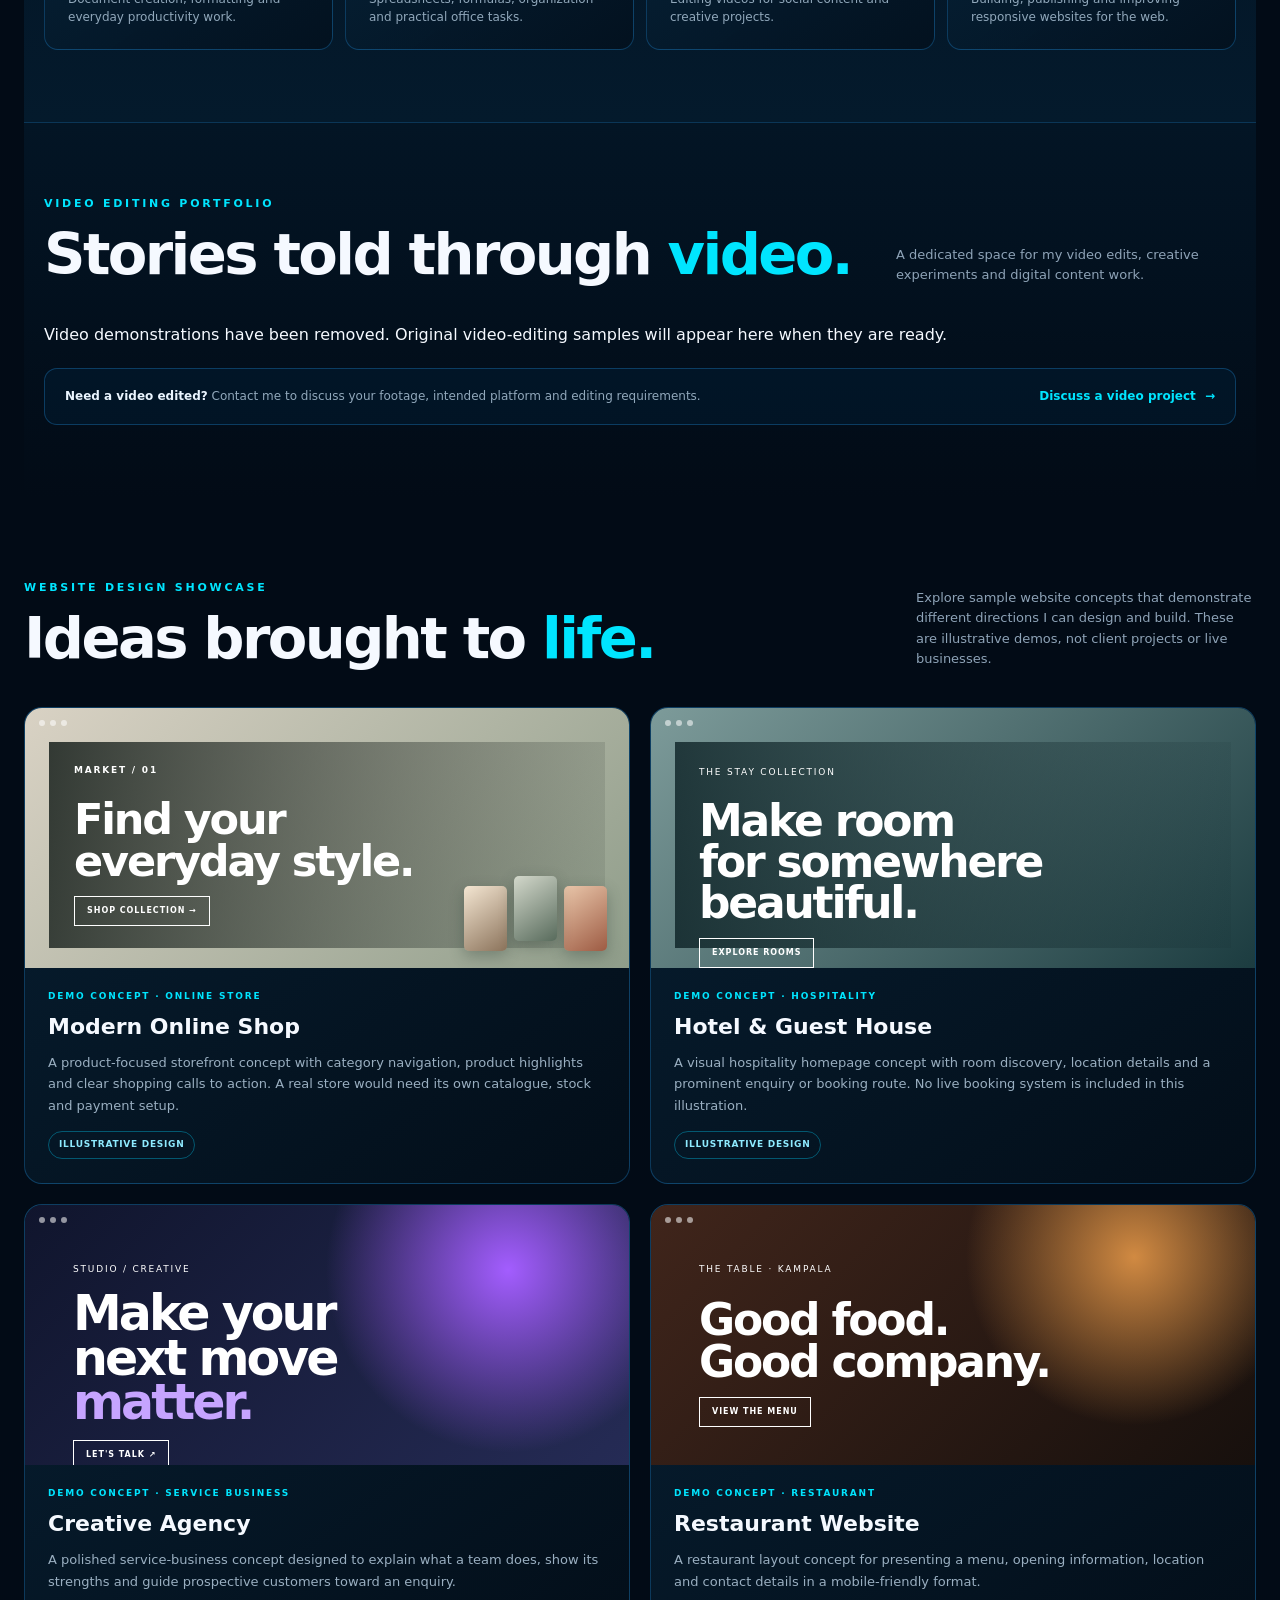
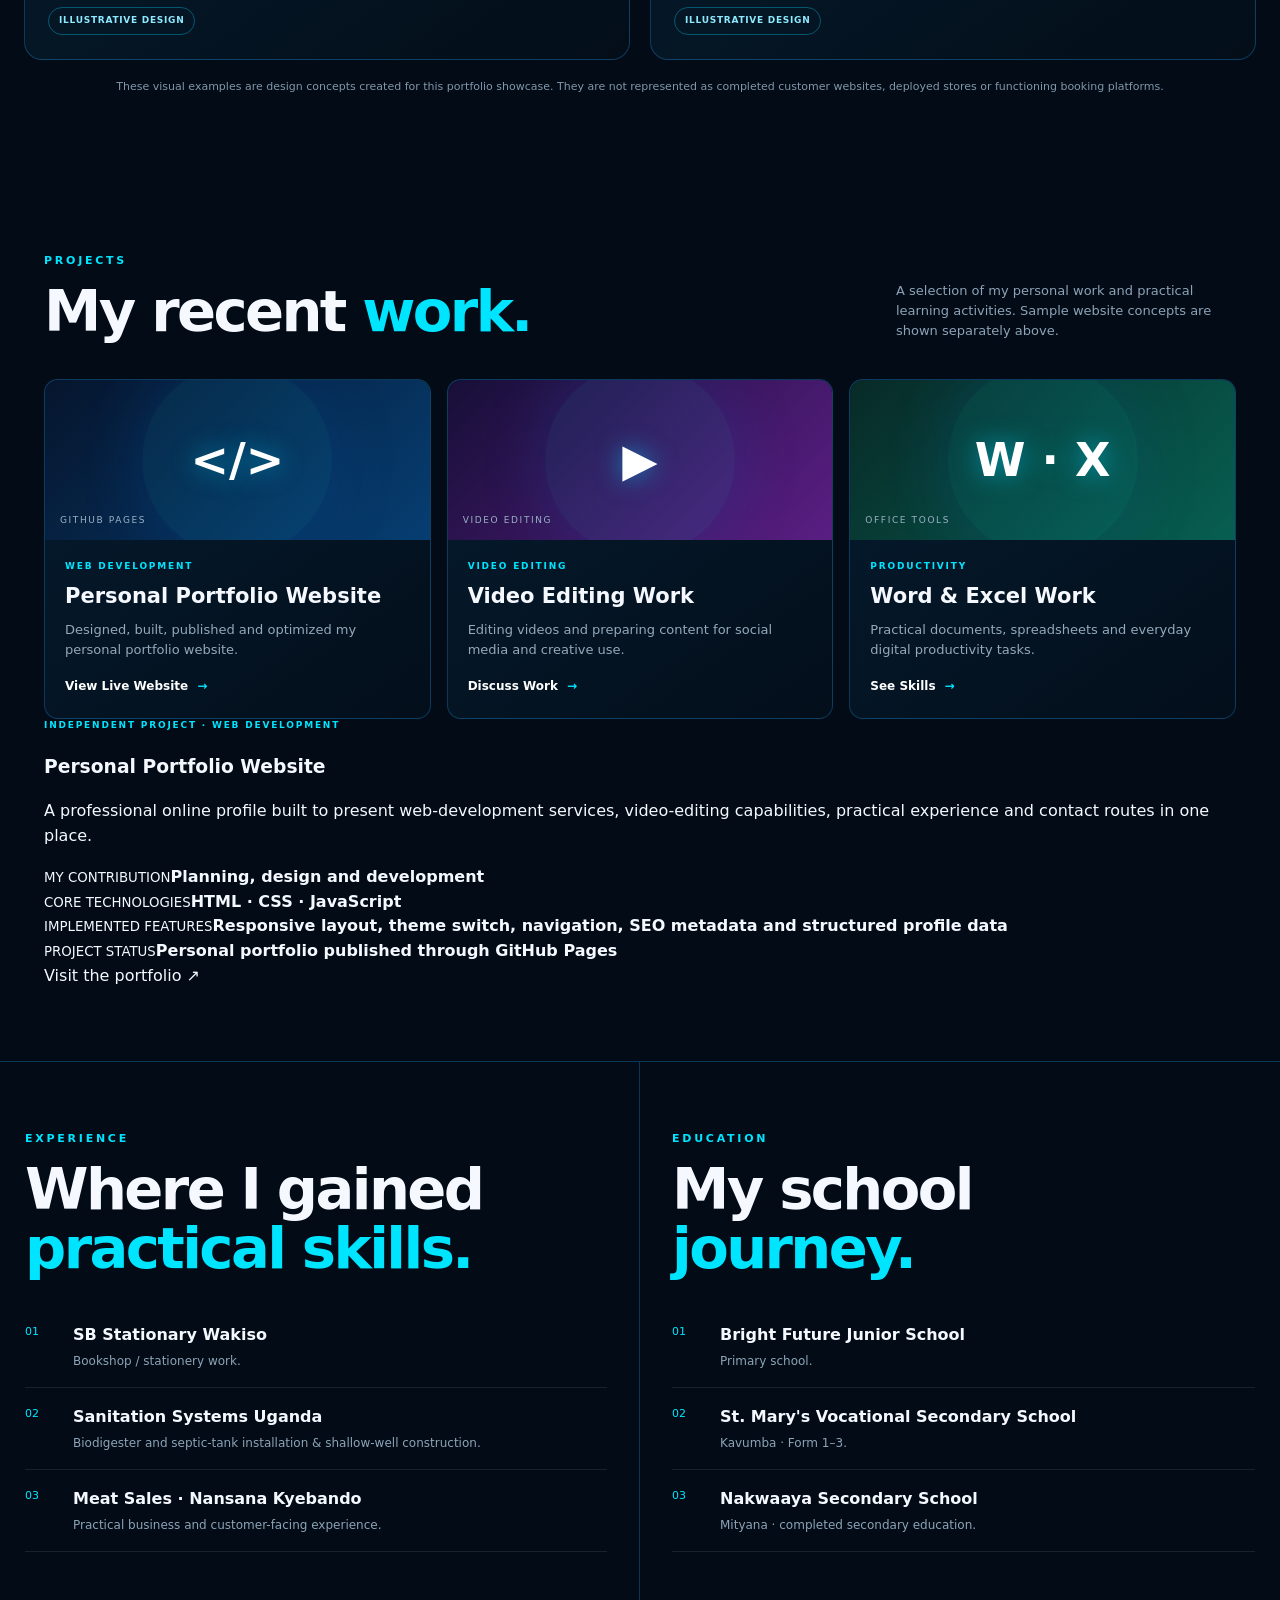
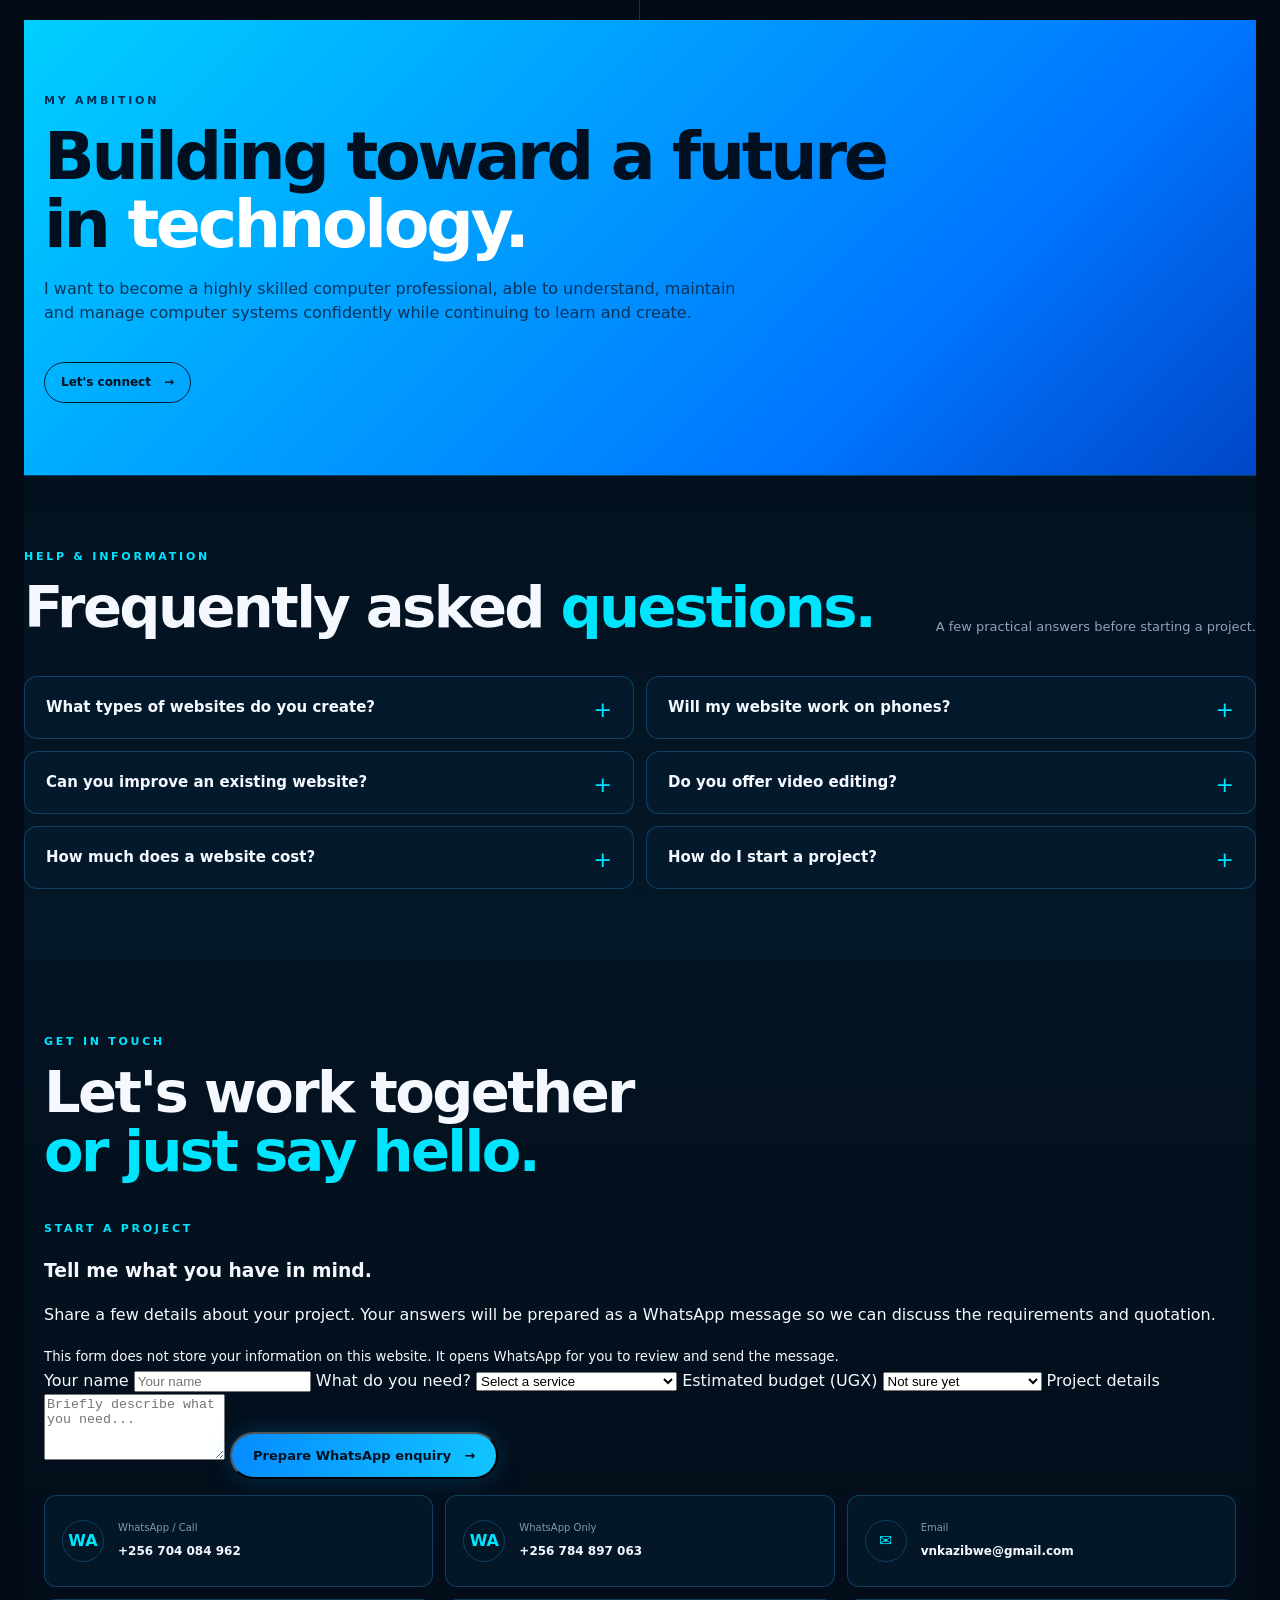
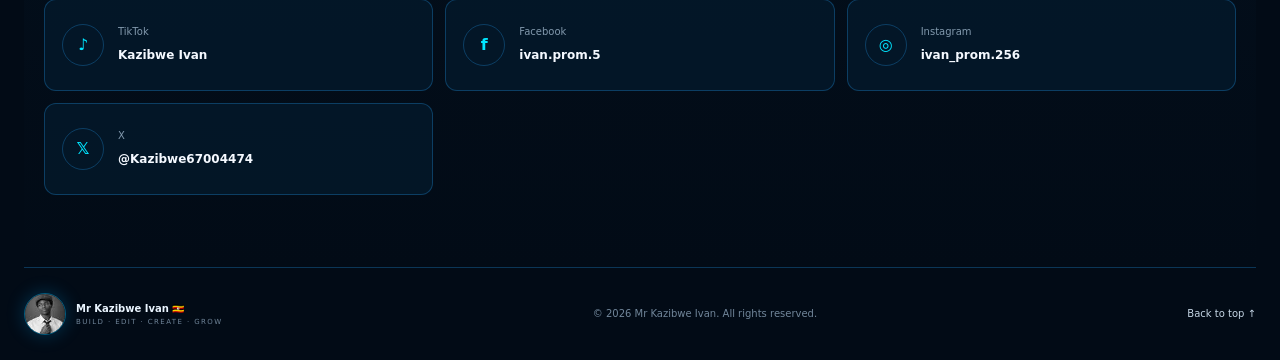
==== commit 092e31b3: "Add project case study and client inquiry form" ====
--- a/index.html
+++ b/index.html
@@ -253,6 +253,18 @@
         <article class="project-card"><div class="project-visual edit-visual"><span>▶</span><small>VIDEO EDITING</small></div><div class="project-body"><p class="project-type">VIDEO EDITING</p><h3>Video Editing Work</h3><p>Editing videos and preparing content for social media and creative use.</p><a href="#contact">Discuss Work <span>→</span></a></div></article>
         <article class="project-card"><div class="project-visual office-visual"><span>W · X</span><small>OFFICE TOOLS</small></div><div class="project-body"><p class="project-type">PRODUCTIVITY</p><h3>Word &amp; Excel Work</h3><p>Practical documents, spreadsheets and everyday digital productivity tasks.</p><a href="#skills">See Skills <span>→</span></a></div></article>
       </div>
+
+        <div class="case-study">
+          <div class="case-study-heading"><p class="project-type">INDEPENDENT PROJECT · WEB DEVELOPMENT</p><h3>Personal Portfolio Website</h3><p>A professional online profile built to present web-development services, video-editing capabilities, practical experience and contact routes in one place.</p></div>
+          <div class="case-study-details">
+            <div><small>MY CONTRIBUTION</small><strong>Planning, design and development</strong></div>
+            <div><small>CORE TECHNOLOGIES</small><strong>HTML · CSS · JavaScript</strong></div>
+            <div><small>IMPLEMENTED FEATURES</small><strong>Responsive layout, theme switch, navigation, SEO metadata and structured profile data</strong></div>
+            <div><small>PROJECT STATUS</small><strong>Personal portfolio published through GitHub Pages</strong></div>
+          </div>
+          <a class="case-study-link" href="https://promivan833.github.io/Kazibwe-ivan/" target="_blank" rel="noopener">Visit the portfolio <span>↗</span></a>
+        </div>
+
     </section>
 
     <div class="split-section">
@@ -285,6 +297,44 @@
 
     <section class="section contact-section" id="contact">
       <div class="section-title-row"><div><p class="eyebrow">GET IN TOUCH</p><h2>Let's work together<br><span>or just say hello.</span></h2></div></div>
+
+      <div class="inquiry-panel">
+        <div class="inquiry-copy">
+          <p class="eyebrow">START A PROJECT</p>
+          <h3>Tell me what you <span>have in mind.</span></h3>
+          <p>Share a few details about your project. Your answers will be prepared as a WhatsApp message so we can discuss the requirements and quotation.</p>
+          <small>This form does not store your information on this website. It opens WhatsApp for you to review and send the message.</small>
+        </div>
+        <form class="inquiry-form" id="project-inquiry-form">
+          <label for="inquiry-name">Your name</label>
+          <input id="inquiry-name" name="name" type="text" autocomplete="name" maxlength="80" placeholder="Your name" required>
+          <label for="inquiry-service">What do you need?</label>
+          <select id="inquiry-service" name="service" required>
+            <option value="">Select a service</option>
+            <option>Personal website</option>
+            <option>Small business website</option>
+            <option>Professional business website</option>
+            <option>Custom website</option>
+            <option>Video editing</option>
+            <option>Website improvement</option>
+            <option>Other enquiry</option>
+          </select>
+          <label for="inquiry-budget">Estimated budget (UGX)</label>
+          <select id="inquiry-budget" name="budget">
+            <option value="Not sure yet">Not sure yet</option>
+            <option>Below UGX 100,000</option>
+            <option>UGX 100,000–200,000</option>
+            <option>UGX 200,000–350,000</option>
+            <option>UGX 350,000–500,000</option>
+            <option>Above UGX 500,000</option>
+          </select>
+          <label for="inquiry-details">Project details</label>
+          <textarea id="inquiry-details" name="details" rows="4" maxlength="1200" placeholder="Briefly describe what you need..." required></textarea>
+          <button class="btn btn-primary inquiry-submit" type="submit">Prepare WhatsApp enquiry <span>→</span></button>
+          <p class="inquiry-status" id="inquiry-status" role="status" aria-live="polite"></p>
+        </form>
+      </div>
+
       <div class="contact-grid">
         <a class="contact-card" href="https://wa.me/256704084962" target="_blank" rel="noopener"><span class="contact-icon">WA</span><div><small>WhatsApp / Call</small><strong>+256 704 084 962</strong></div></a>
         <a class="contact-card" href="https://wa.me/256784897063" target="_blank" rel="noopener"><span class="contact-icon">WA</span><div><small>WhatsApp Only</small><strong>+256 784 897 063</strong></div></a>
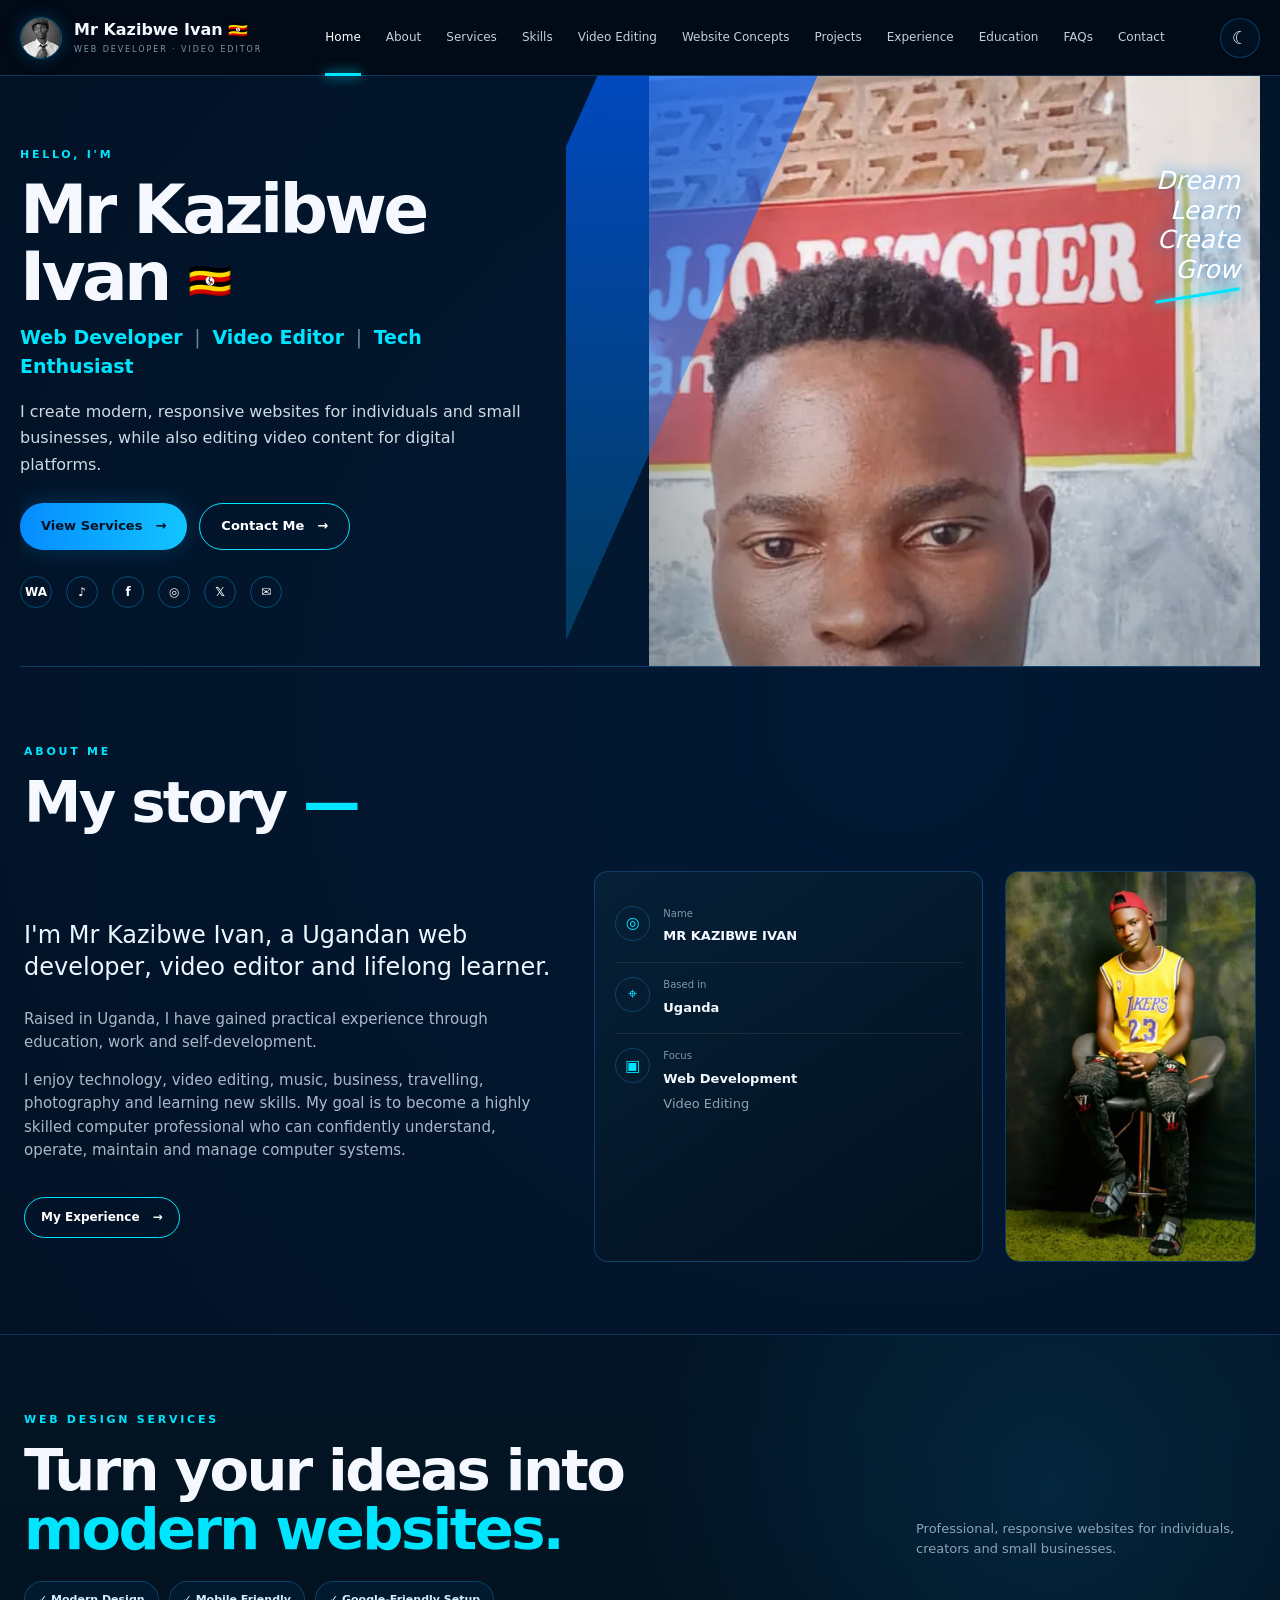
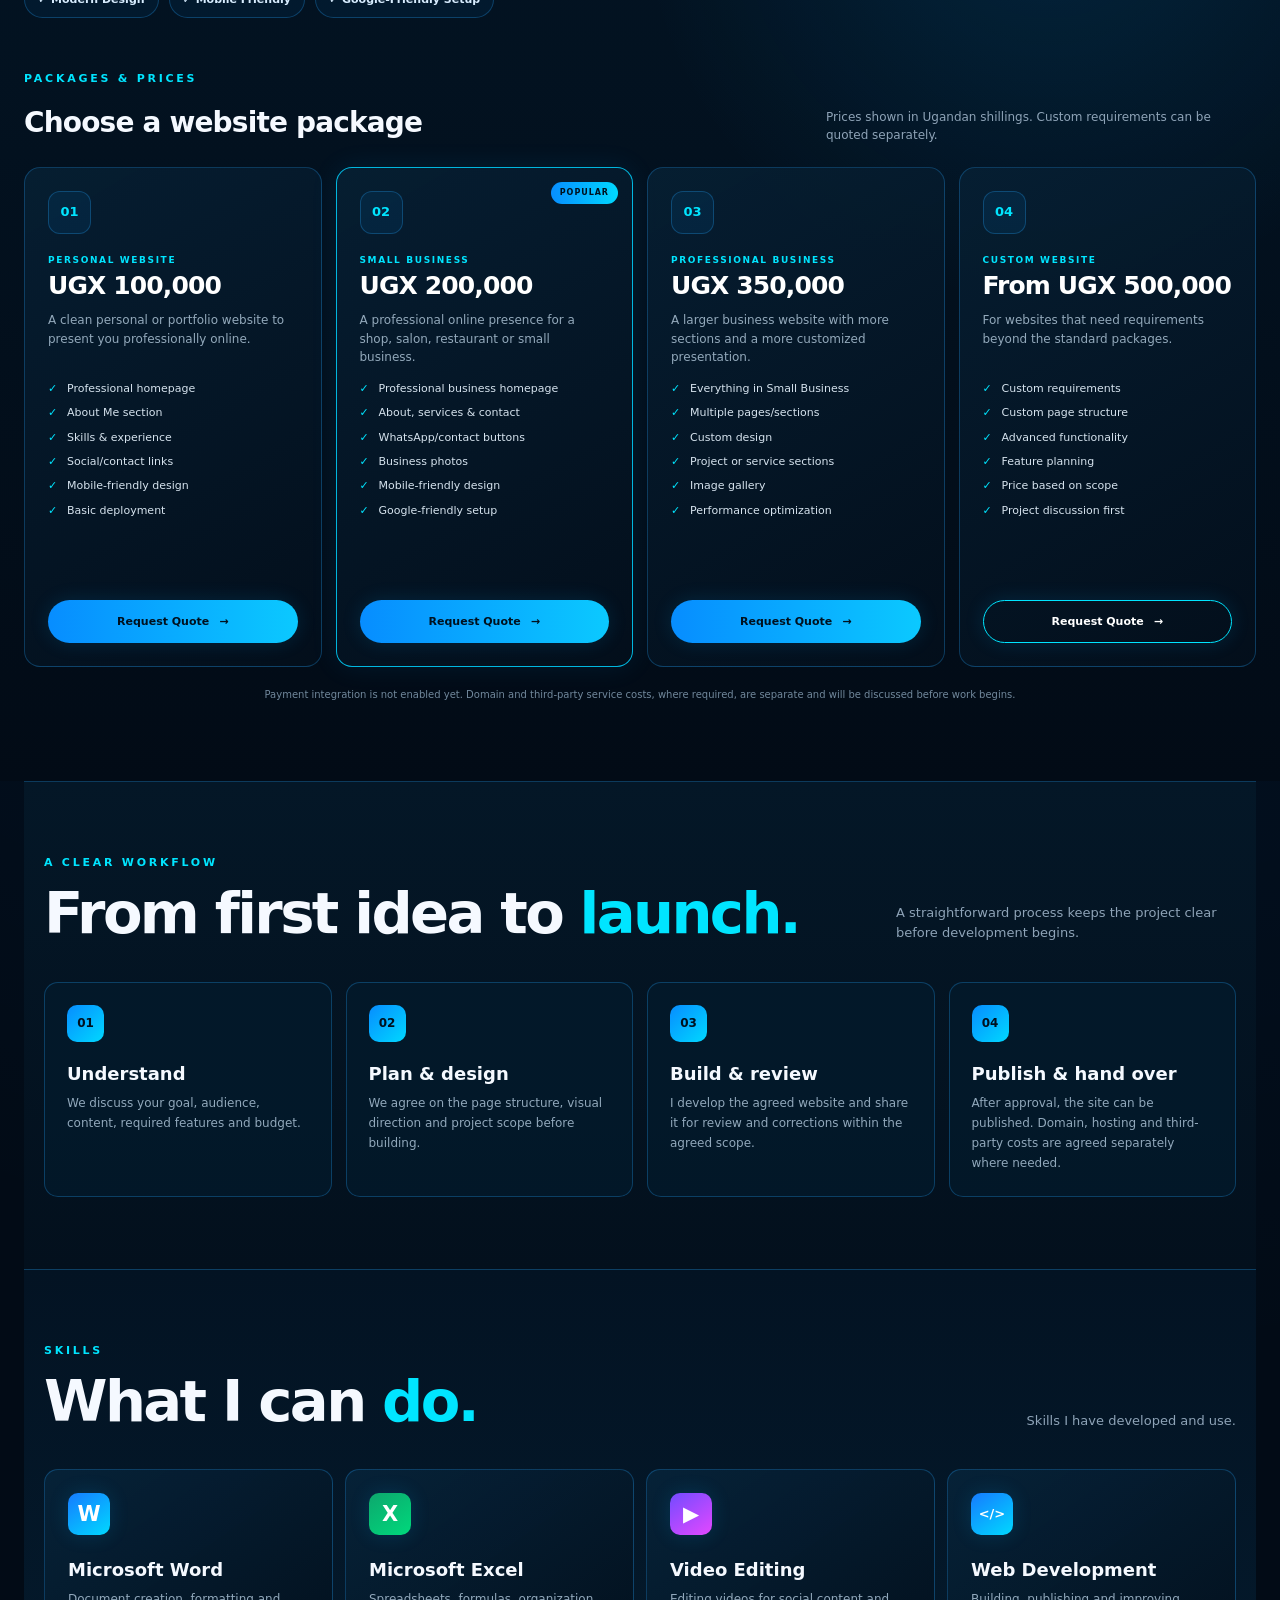
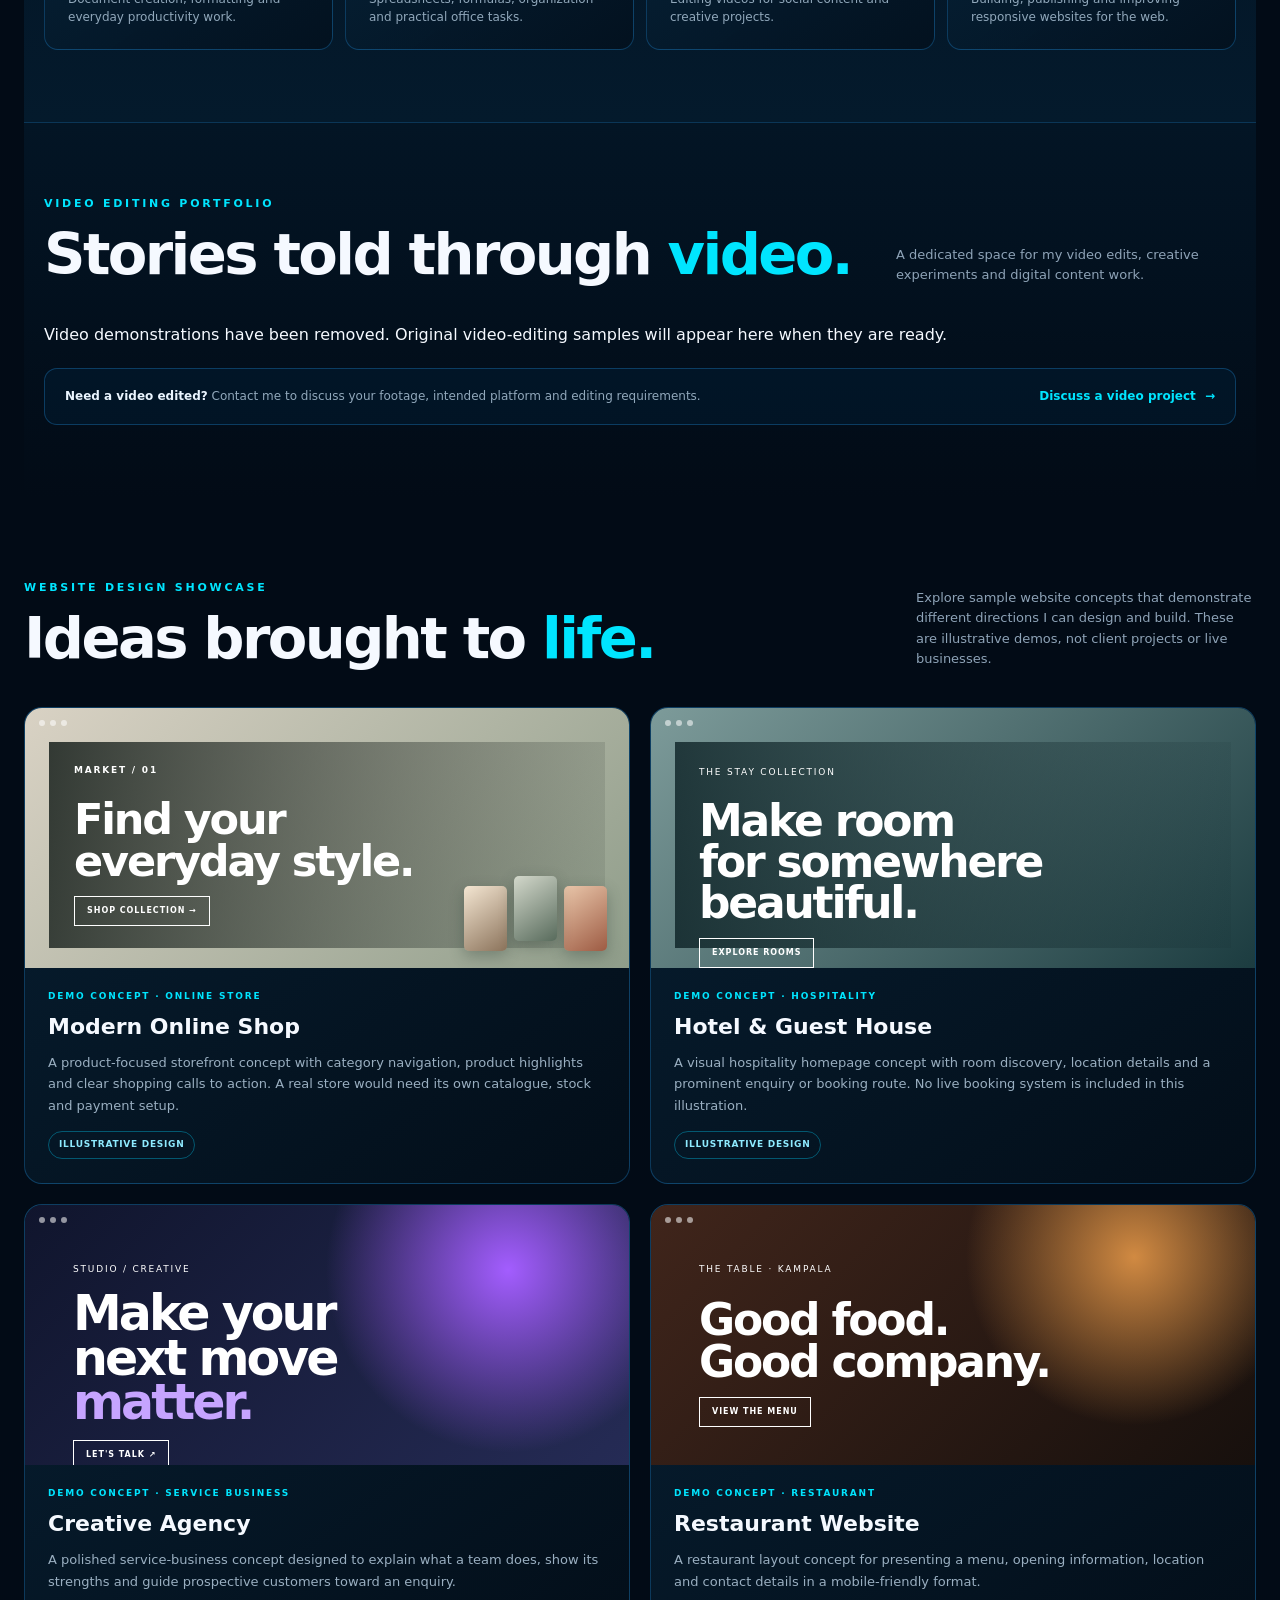
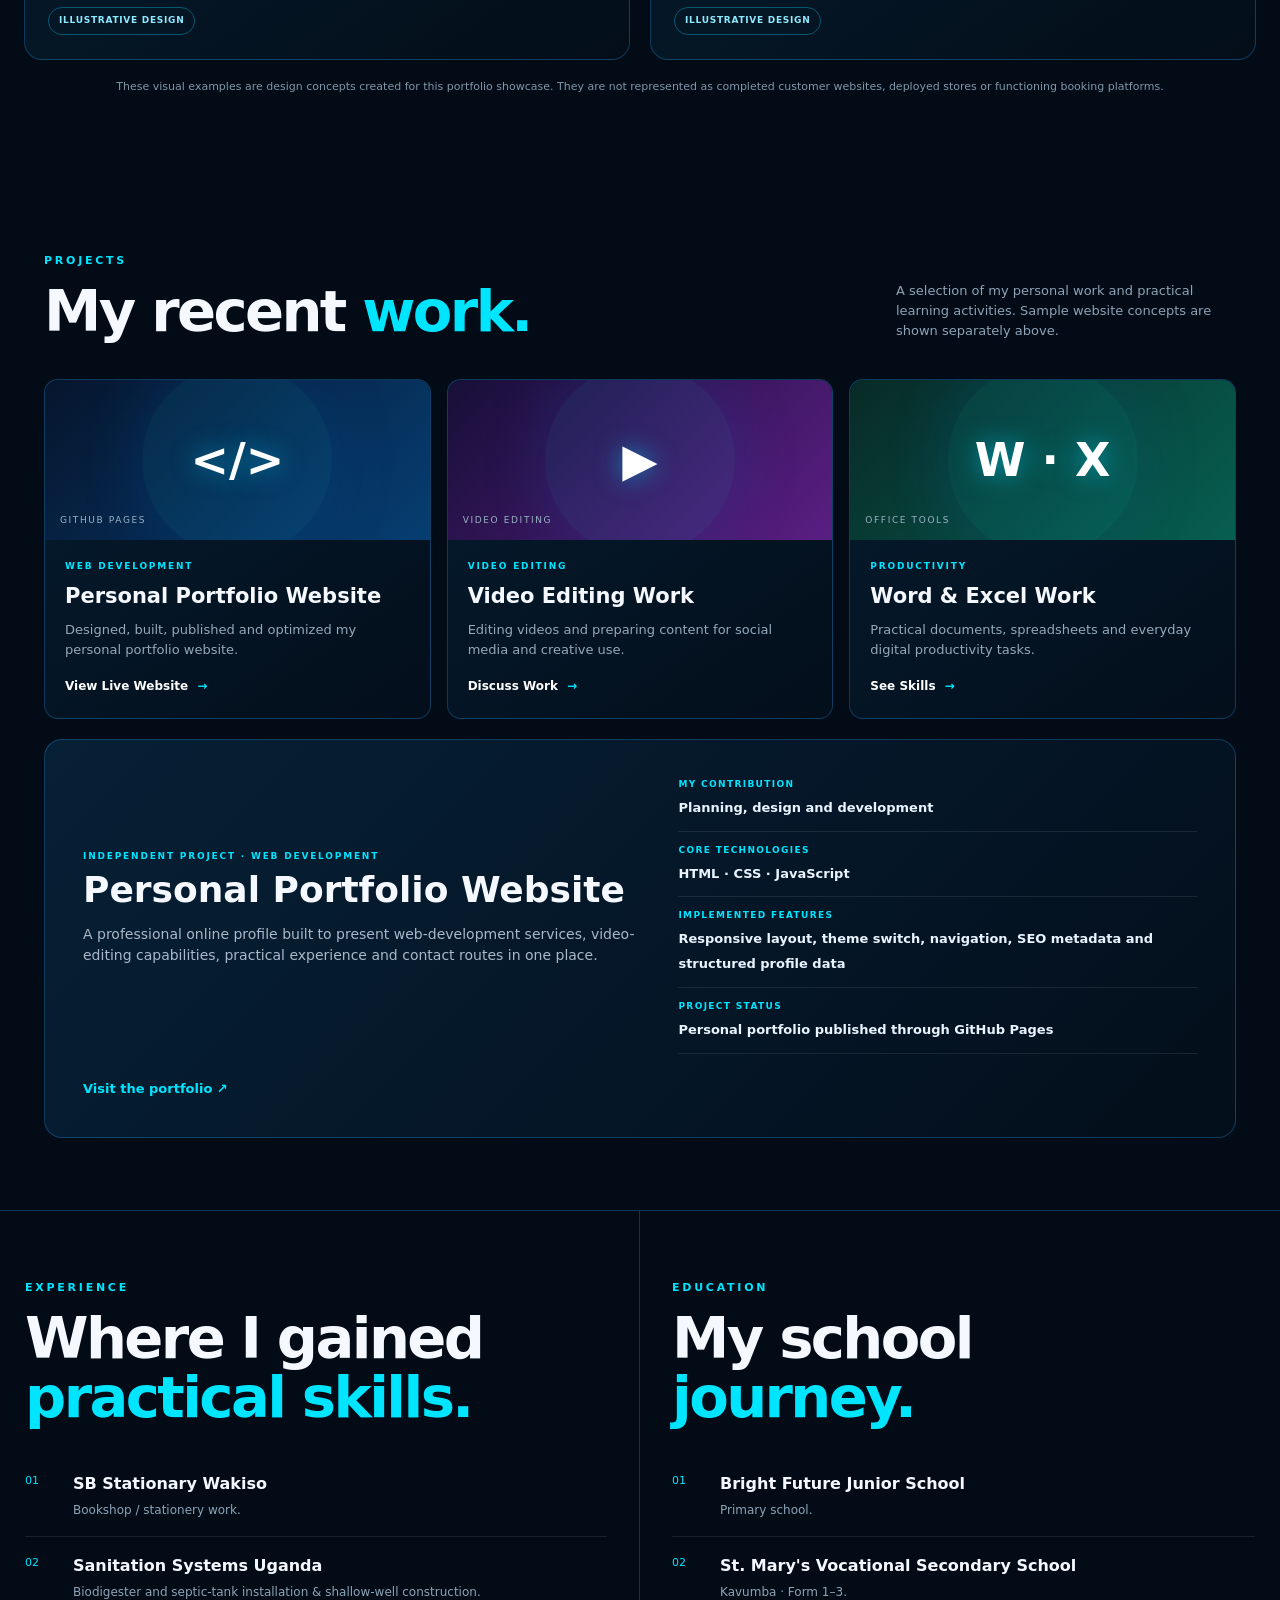
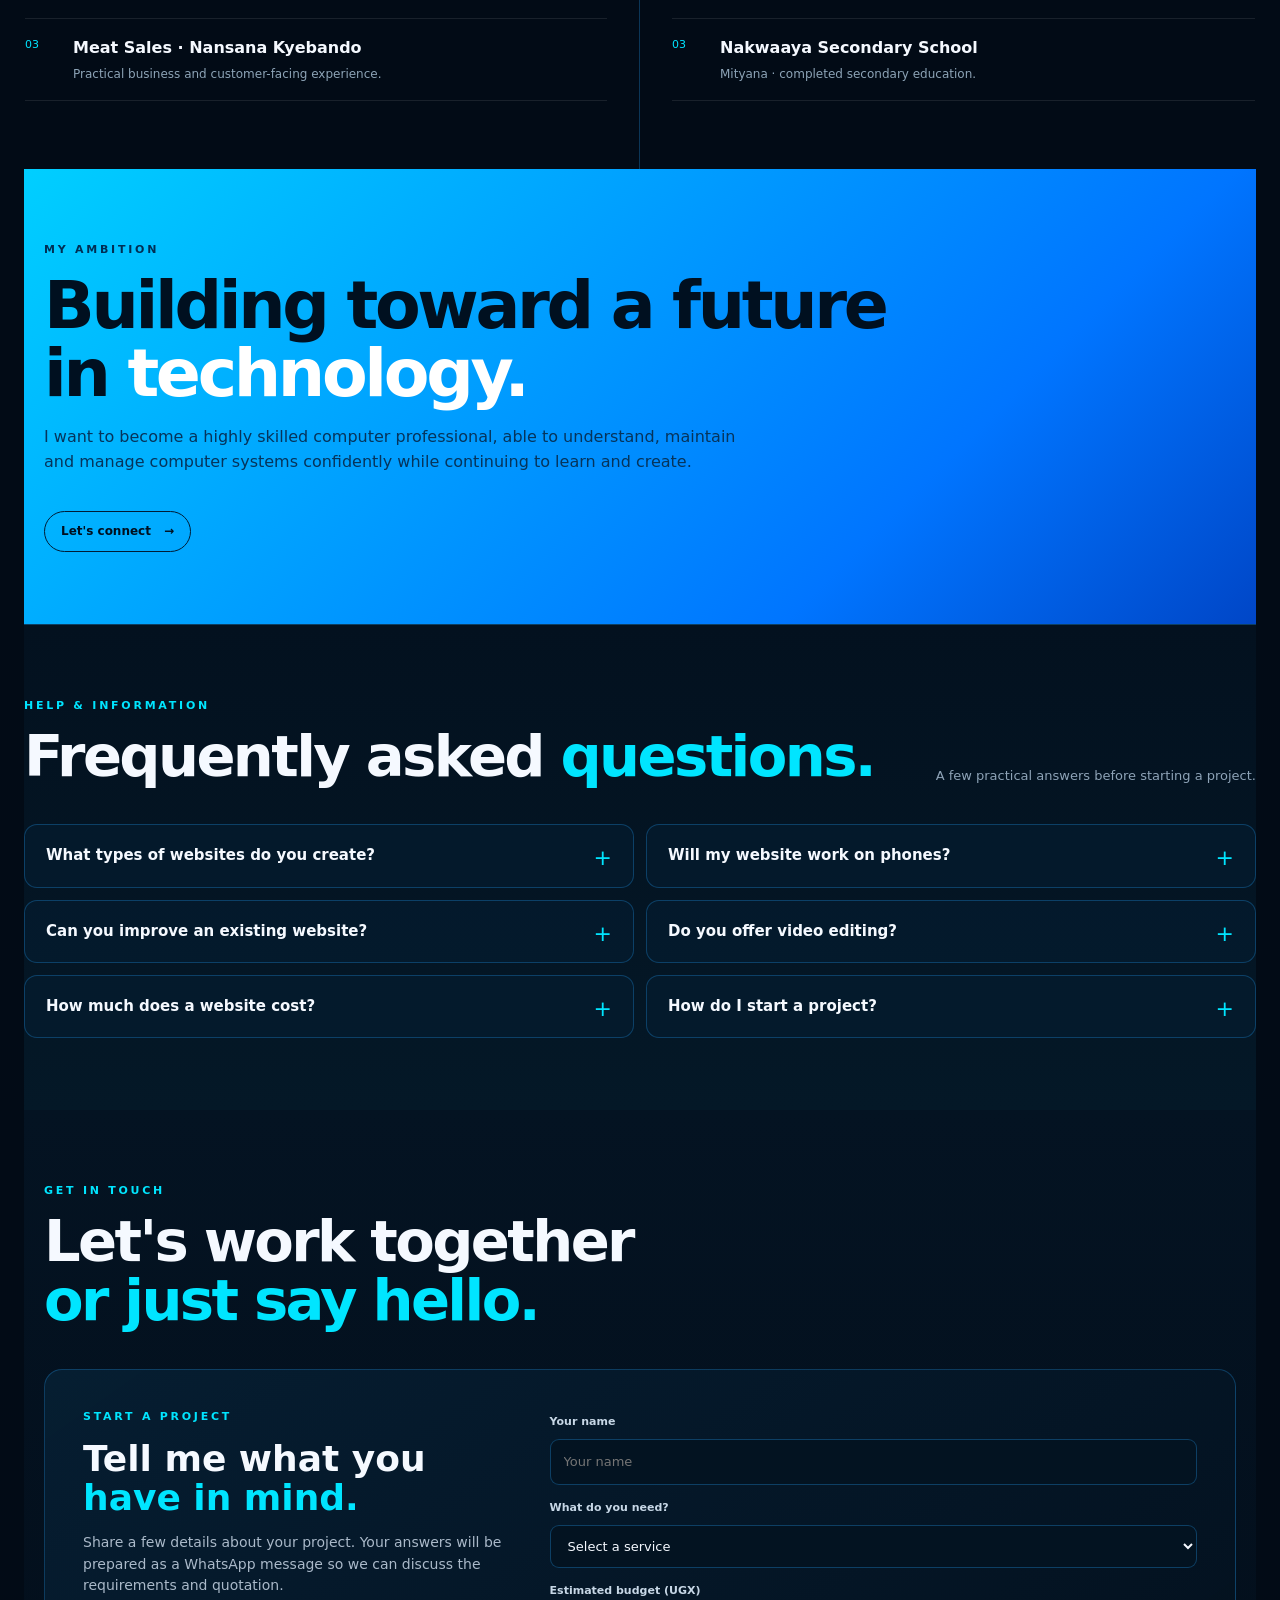
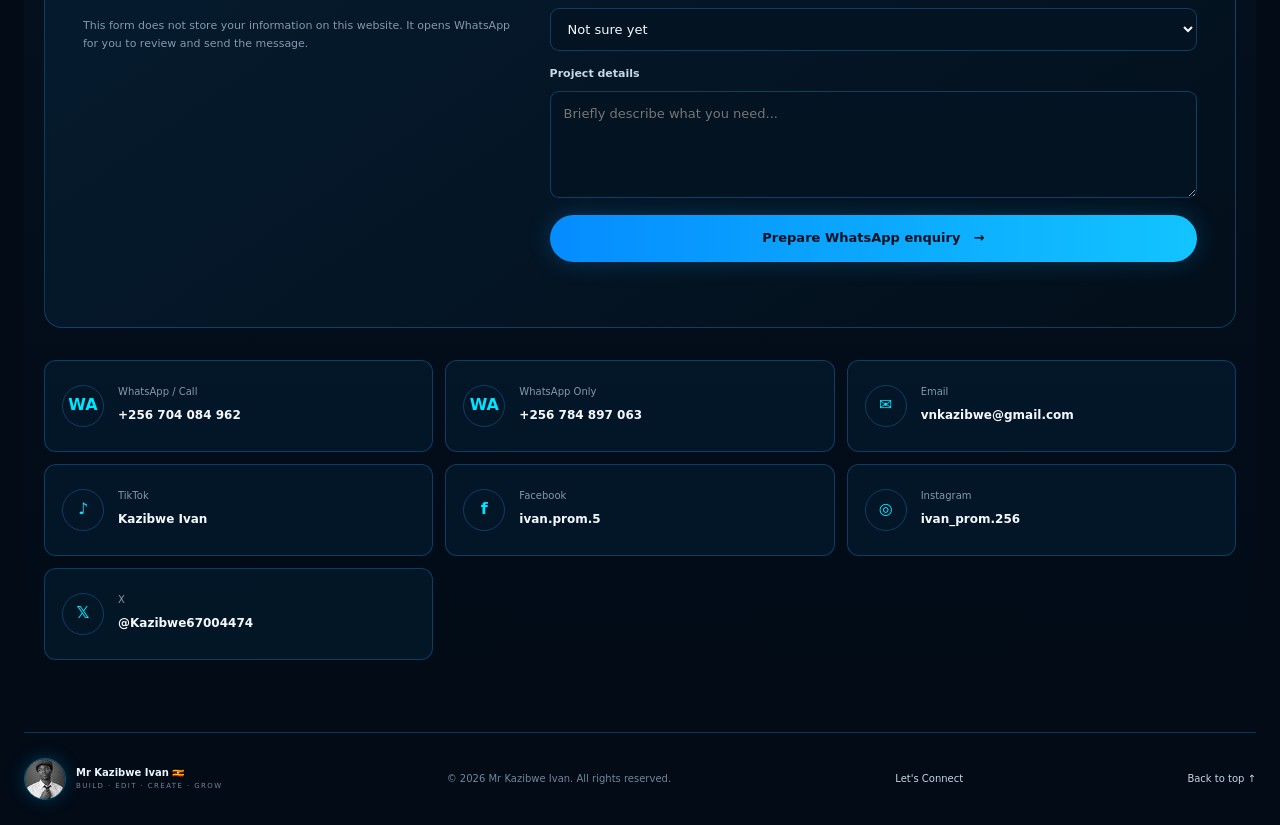
==== commit 51c88b73: "Link portfolio footer to Let's Connect page" ====
--- a/index.html
+++ b/index.html
@@ -350,7 +350,7 @@
   <footer class="site-footer">
     <div class="footer-brand"><img class="brand-mark" src="images/ivan-logo.jpg" alt=""><div><strong>Mr Kazibwe Ivan 🇺🇬</strong><small>BUILD · EDIT · CREATE · GROW</small></div></div>
     <p>© 2026 Mr Kazibwe Ivan. All rights reserved.</p>
-    <a href="#top">Back to top ↑</a>
+    <a href="contact.html">Let's Connect</a><a href="#top">Back to top ↑</a>
   </footer>
   <script src="script.js"></script>
 </body>
--- a/style.css
+++ b/style.css
@@ -413,3 +413,30 @@
 .about-heading{margin-bottom:38px}
 /* Keep anchored headings clear of the sticky navigation bar. */
 main section[id]{scroll-margin-top:88px}
+
+
+/* Professional case study and project inquiry */
+.case-study{margin-top:20px;padding:clamp(22px,4vw,38px);border:1px solid var(--line);border-radius:18px;background:linear-gradient(135deg,rgba(7,34,56,.94),rgba(3,15,27,.96));display:grid;grid-template-columns:1.1fr 1fr;gap:25px;align-items:center}
+.case-study-heading h3,.inquiry-copy h3{font-family:system-ui,-apple-system,BlinkMacSystemFont,"Segoe UI",sans-serif;font-size:clamp(25px,3vw,36px);line-height:1.1;margin:0 0 12px}
+.case-study-heading>p:last-child,.inquiry-copy>p:not(.eyebrow){color:var(--muted);font-size:14px;max-width:560px}
+.case-study-details{display:grid;gap:12px}
+.case-study-details div{padding-bottom:11px;border-bottom:1px solid rgba(255,255,255,.09)}
+.case-study-details small{display:block;color:var(--cyan);font-size:9px;letter-spacing:.15em;font-weight:800;margin-bottom:3px}
+.case-study-details strong{font-size:13px;font-weight:600;color:#e9f4ff}
+.case-study-link{grid-column:1/-1;justify-self:start;color:var(--cyan);font-size:13px;font-weight:800}
+.inquiry-panel{display:grid;grid-template-columns:.8fr 1.2fr;gap:35px;margin:0 0 32px;padding:clamp(22px,4vw,38px);border:1px solid var(--line);border-radius:18px;background:linear-gradient(145deg,rgba(6,31,51,.94),rgba(3,15,27,.98))}
+.inquiry-copy h3 span{color:var(--cyan)}
+.inquiry-copy small{display:block;color:#8299ad;font-size:11px;line-height:1.6;margin-top:20px}
+.inquiry-form{display:grid;gap:9px}
+.inquiry-form label{font-size:11px;color:#c7d7e6;font-weight:700;margin-top:5px}
+.inquiry-form input,.inquiry-form select,.inquiry-form textarea{width:100%;padding:12px 13px;border:1px solid rgba(39,165,255,.3);border-radius:9px;background:#031321;color:#f5f9ff;font:inherit;font-size:13px}
+.inquiry-form select option{background:#031321;color:#f5f9ff}
+.inquiry-form textarea{resize:vertical;min-height:105px}
+.inquiry-form input:focus,.inquiry-form select:focus,.inquiry-form textarea:focus{outline:2px solid var(--cyan);outline-offset:2px}
+.inquiry-submit{border:0;cursor:pointer;margin-top:8px}
+.inquiry-status{min-height:18px;margin:0;color:#9fc5dc;font-size:11px}
+body.light-theme .case-study,body.light-theme .inquiry-panel{background:#fff}
+body.light-theme .case-study-details strong{color:#203449}
+body.light-theme .inquiry-form input,body.light-theme .inquiry-form select,body.light-theme .inquiry-form textarea{background:#f4f8fc;color:#172638}
+body.light-theme .inquiry-form select option{background:#fff;color:#172638}
+@media(max-width:760px){.case-study,.inquiry-panel{grid-template-columns:1fr}.case-study-link{grid-column:auto}}
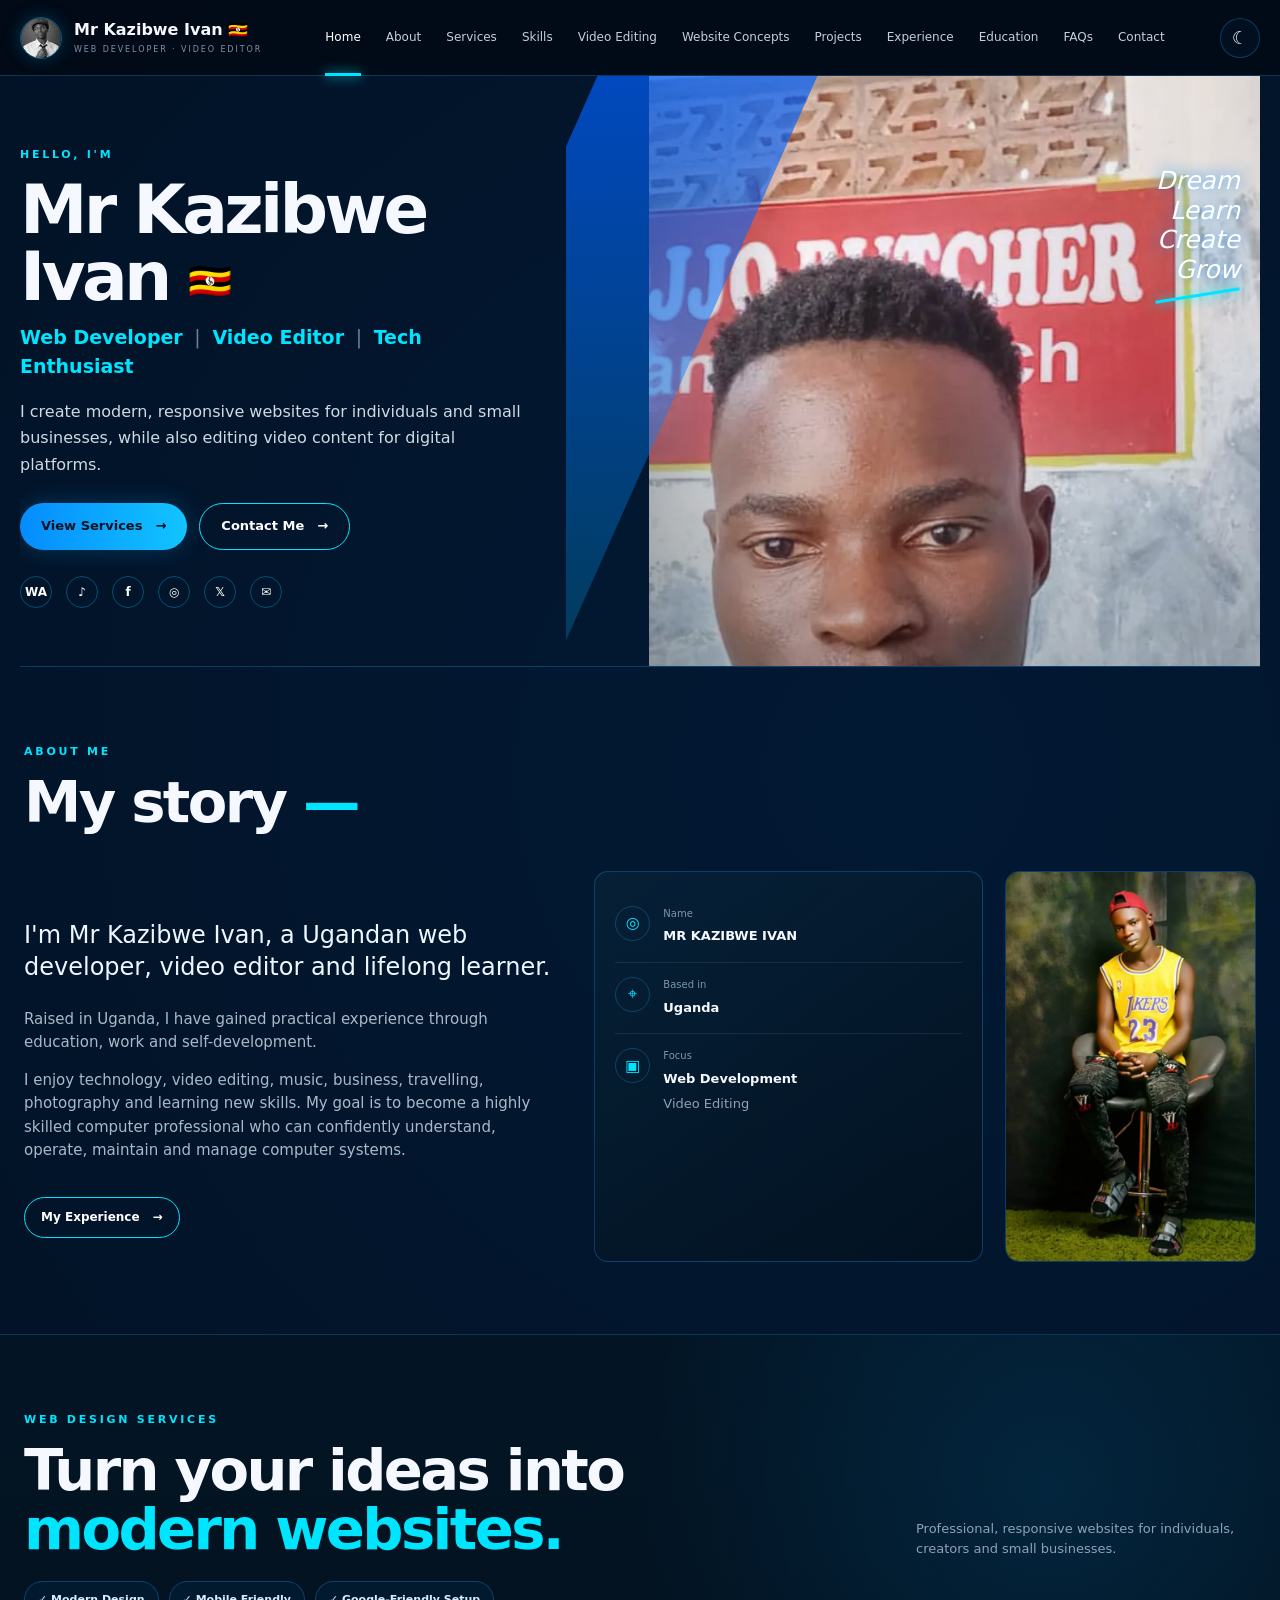
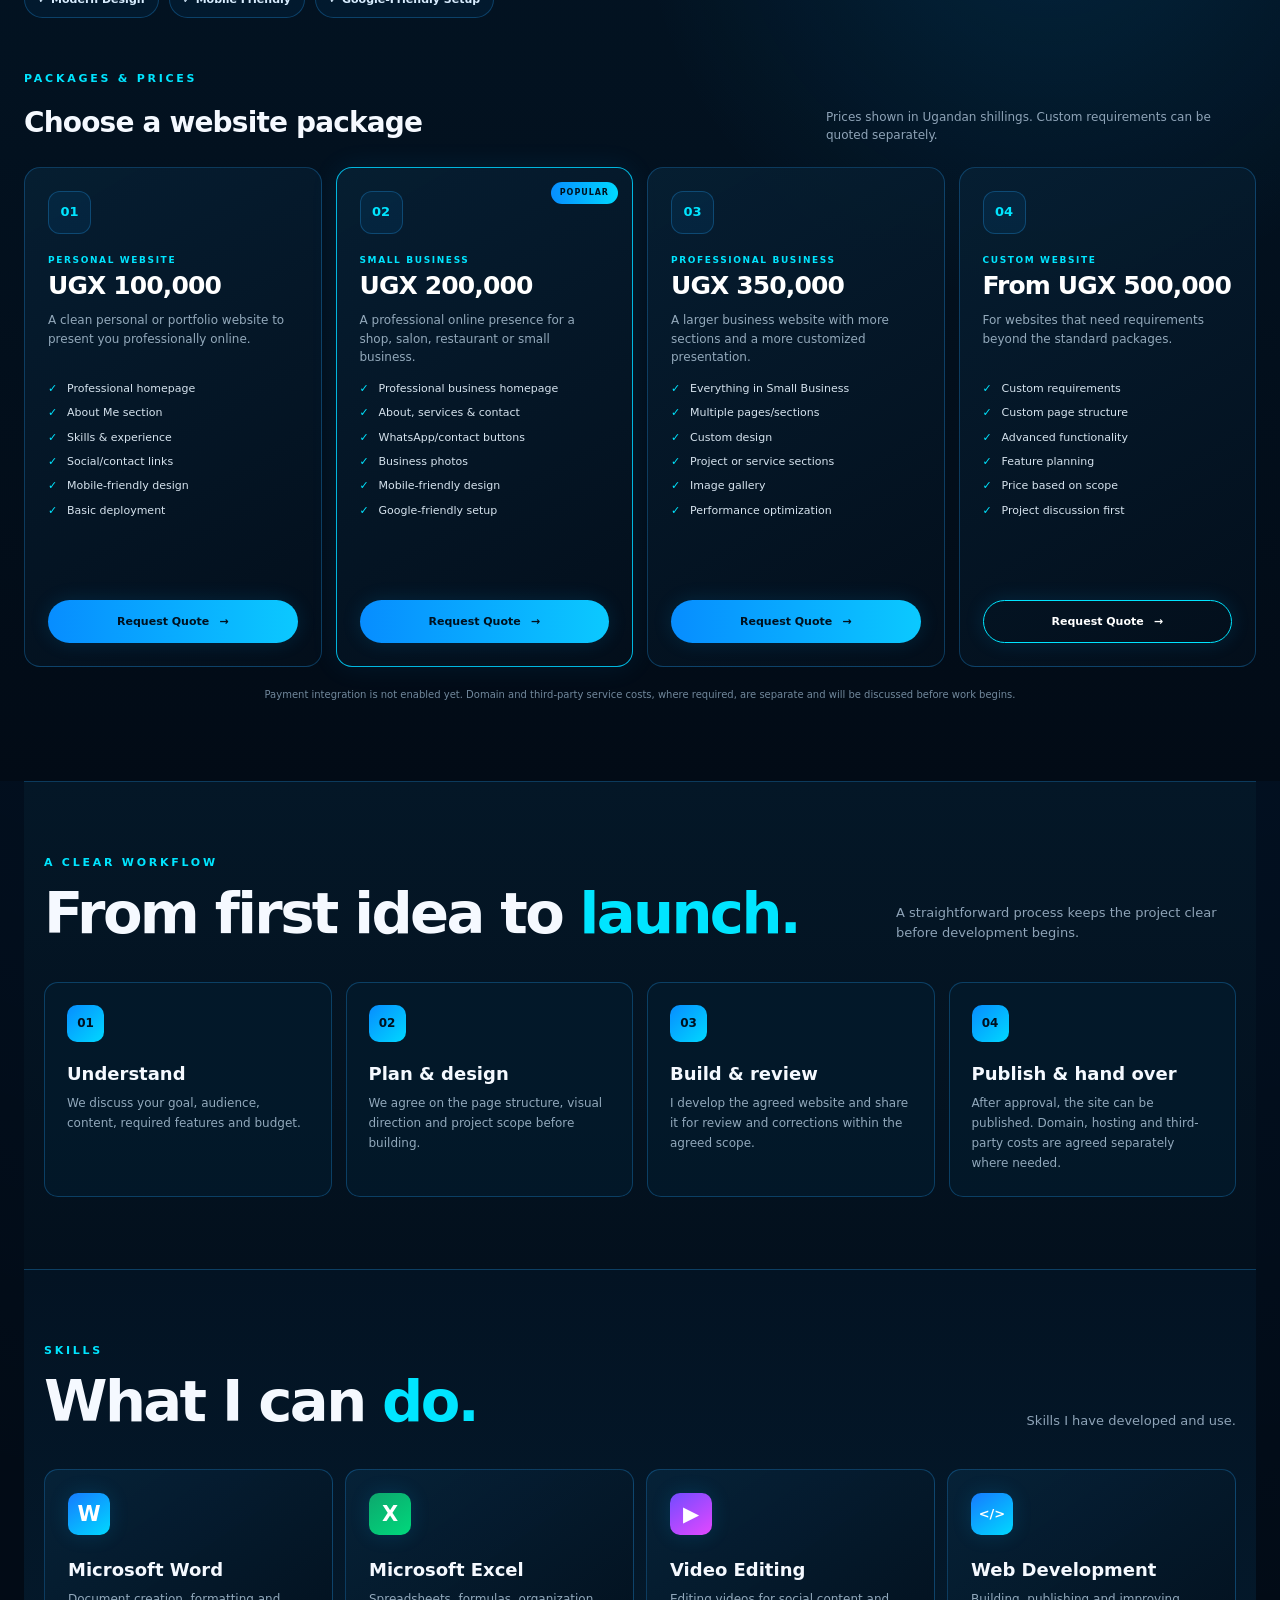
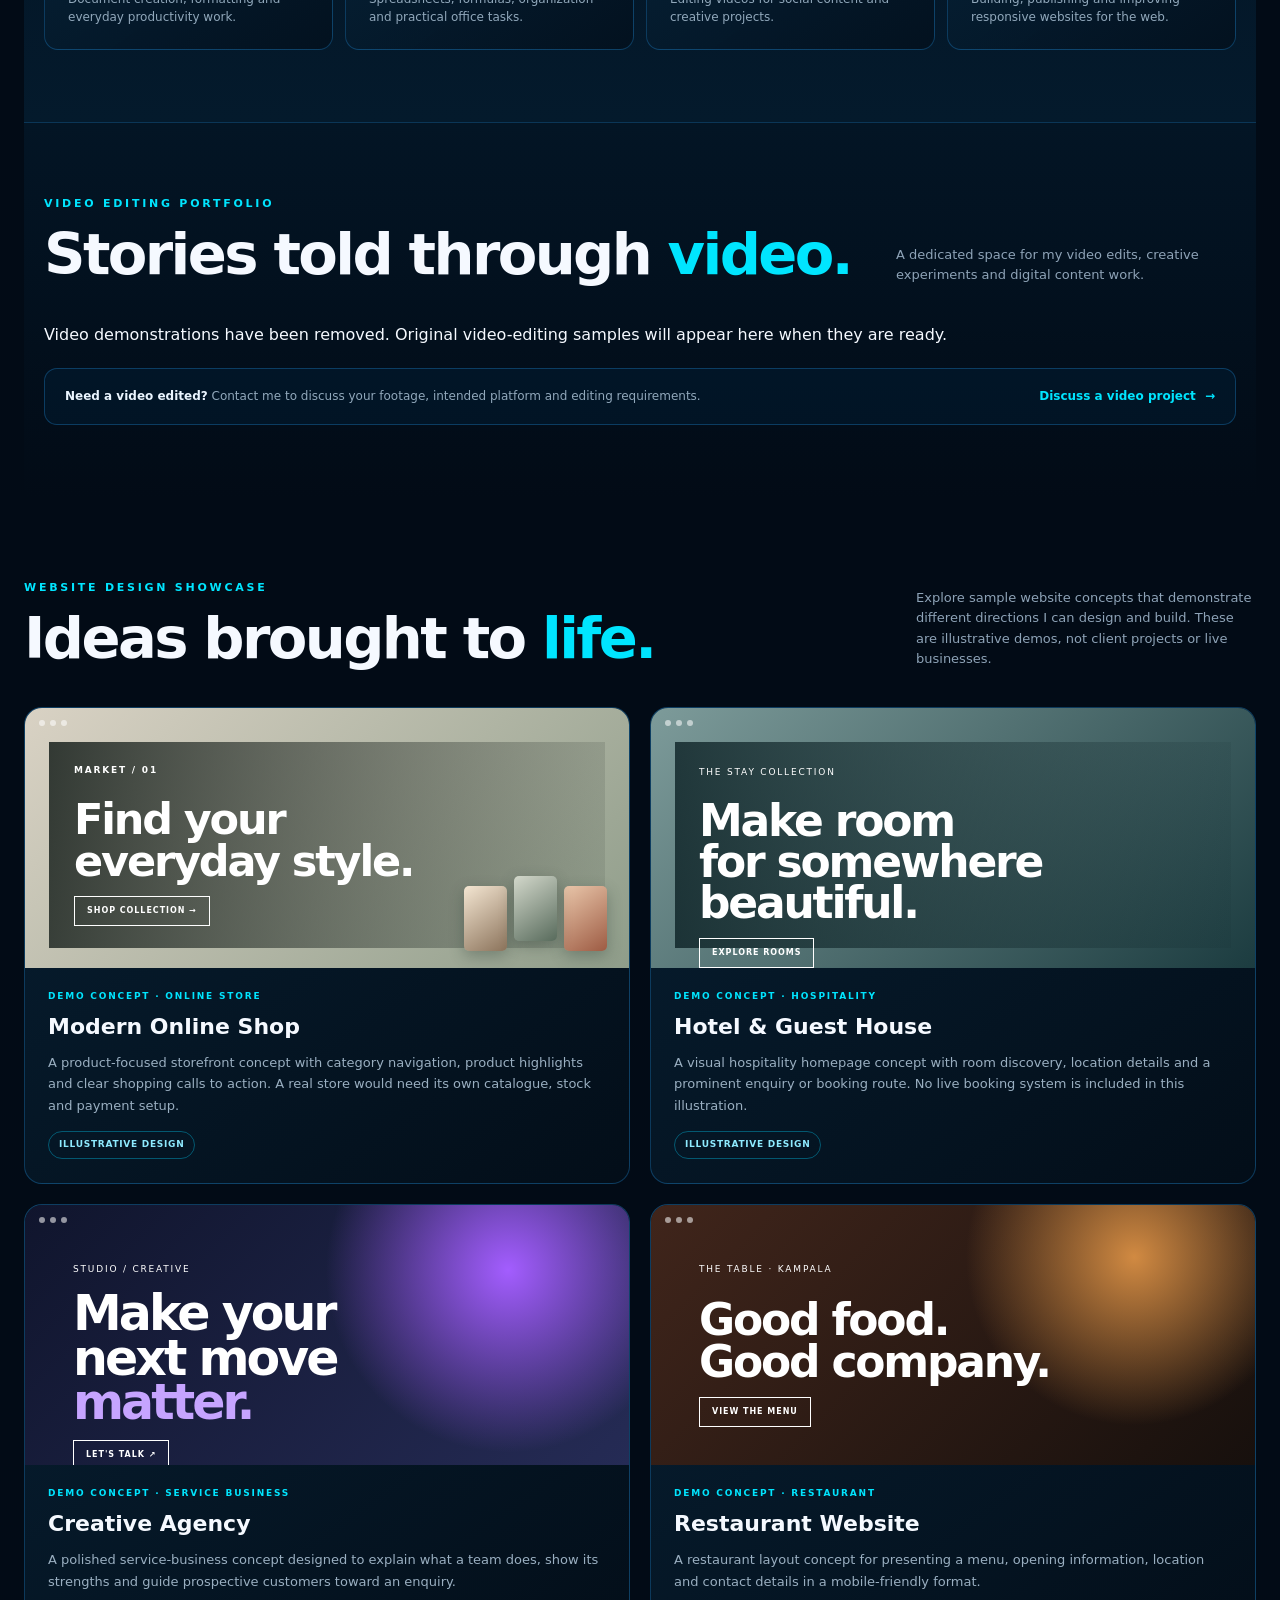
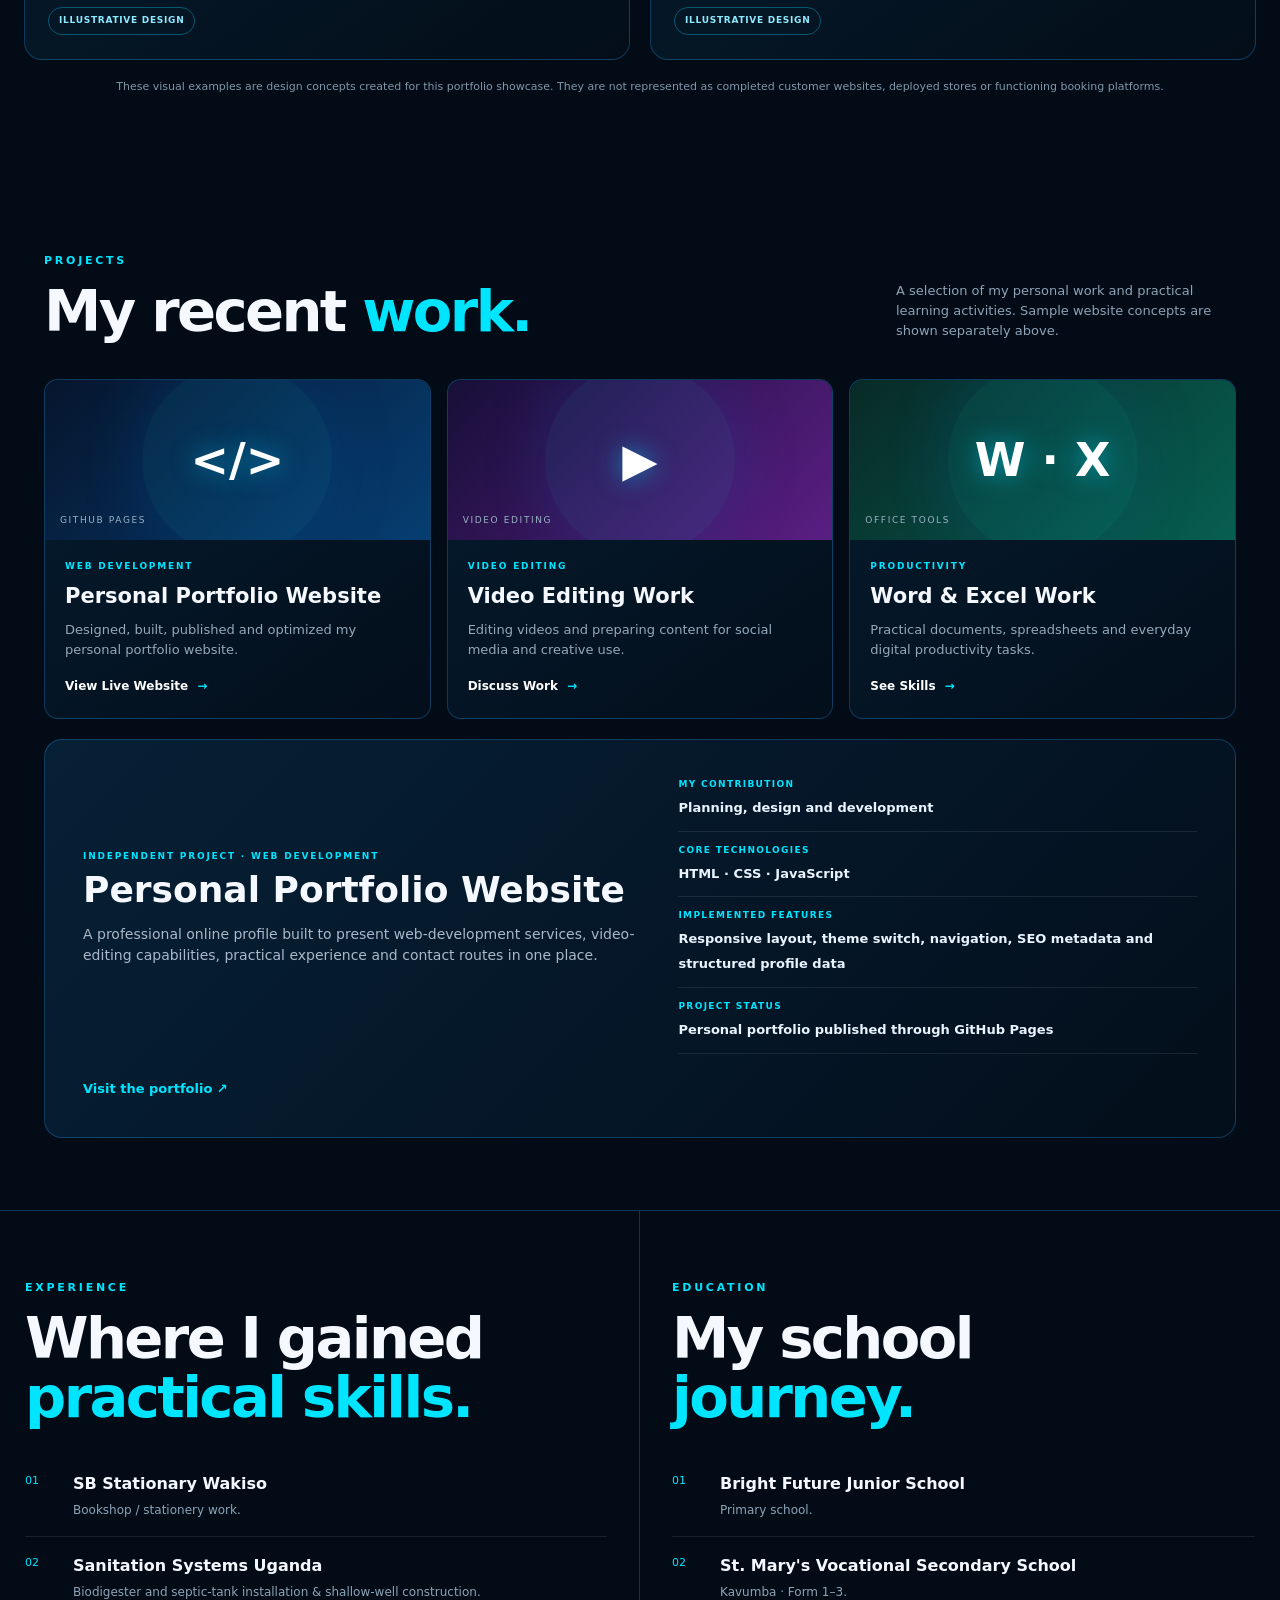
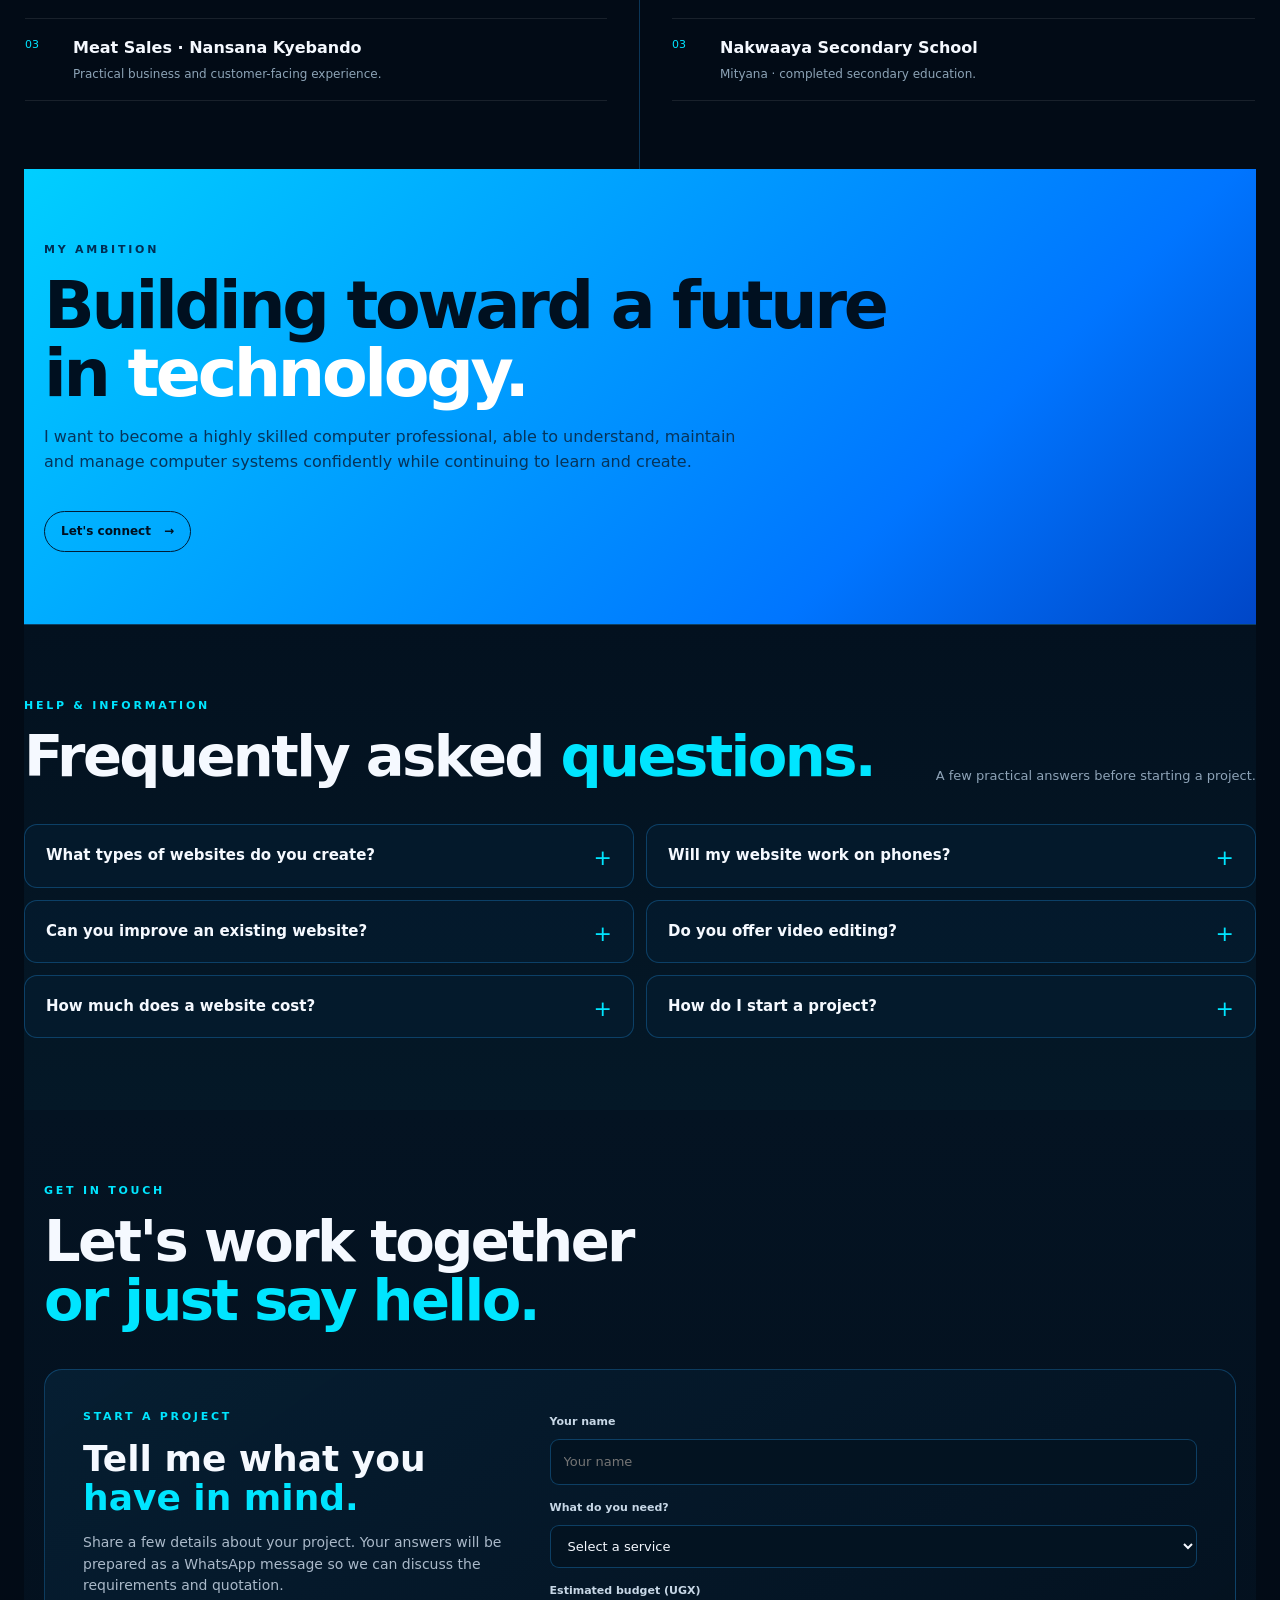
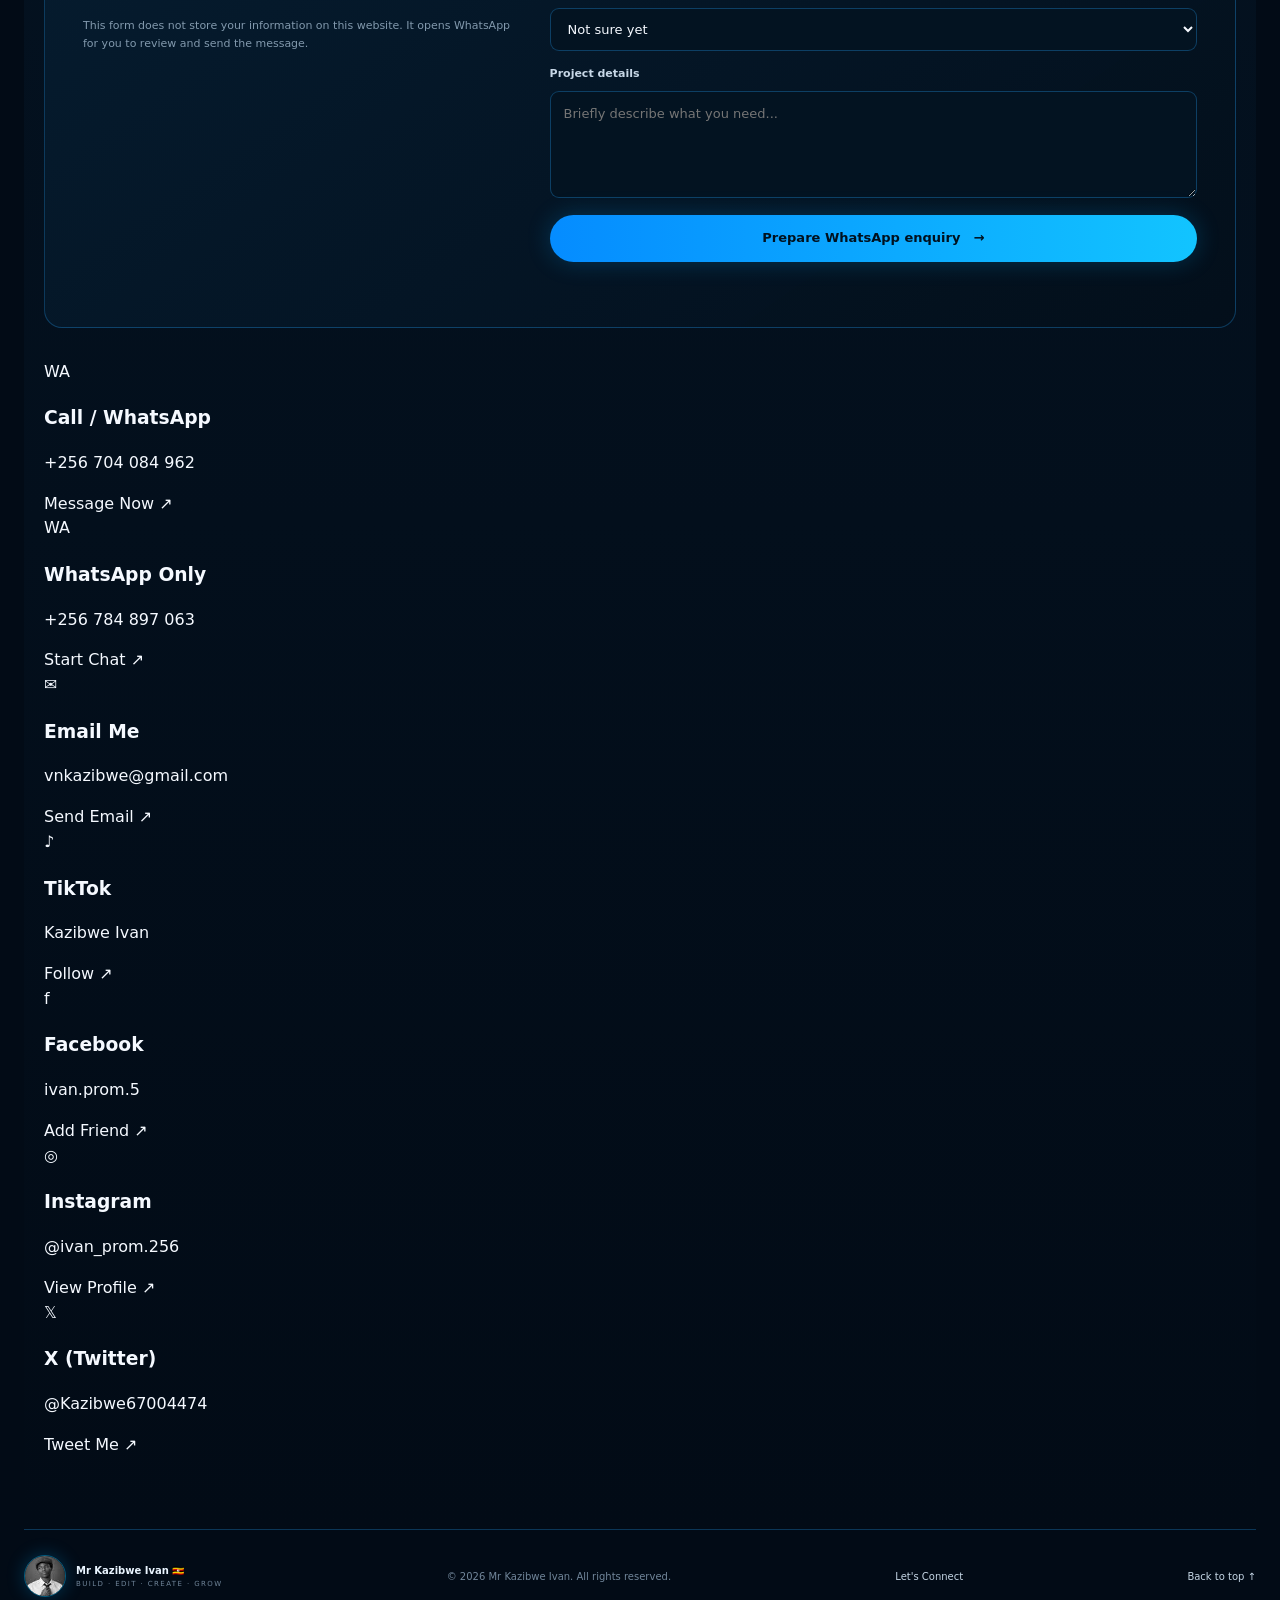
==== commit efed8ab2: "Replace homepage contact list with contact-page cards" ====
--- a/index.html
+++ b/index.html
@@ -73,7 +73,7 @@
       <a href="#experience">Experience</a>
       <a href="#education">Education</a>
       <a href="#faq">FAQs</a>
-      <a href="#contact">Contact</a>
+      <a href="contact.html">Contact</a>
     </nav>
 
     <div class="header-actions">
@@ -335,22 +335,21 @@
         </form>
       </div>
 
-      <div class="contact-grid">
-        <a class="contact-card" href="https://wa.me/256704084962" target="_blank" rel="noopener"><span class="contact-icon">WA</span><div><small>WhatsApp / Call</small><strong>+256 704 084 962</strong></div></a>
-        <a class="contact-card" href="https://wa.me/256784897063" target="_blank" rel="noopener"><span class="contact-icon">WA</span><div><small>WhatsApp Only</small><strong>+256 784 897 063</strong></div></a>
-        <a class="contact-card" href="mailto:vnkazibwe@gmail.com"><span class="contact-icon">✉</span><div><small>Email</small><strong>vnkazibwe@gmail.com</strong></div></a>
-        <a class="contact-card" href="https://www.tiktok.com/@mr_kazibwe_ivan" target="_blank" rel="noopener"><span class="contact-icon">♪</span><div><small>TikTok</small><strong>Kazibwe Ivan</strong></div></a>
-        <a class="contact-card" href="https://www.facebook.com/ivan.prom.5" target="_blank" rel="noopener"><span class="contact-icon">f</span><div><small>Facebook</small><strong>ivan.prom.5</strong></div></a>
-        <a class="contact-card" href="https://www.instagram.com/ivan_prom.256" target="_blank" rel="noopener"><span class="contact-icon">◎</span><div><small>Instagram</small><strong>ivan_prom.256</strong></div></a>
-        <a class="contact-card" href="https://x.com/Kazibwe67004474" target="_blank" rel="noopener"><span class="contact-icon">𝕏</span><div><small>X</small><strong>@Kazibwe67004474</strong></div></a>
-      </div>
-    </section>
+      <div class="connect-card-grid" aria-label="Contact and social media cards">
+        <article class="connect-card"><span class="connect-icon whatsapp" aria-hidden="true">WA</span><h3>Call / WhatsApp</h3><p>+256 704 084 962</p><a class="connect-action" href="https://wa.me/256704084962" target="_blank" rel="noopener">Message Now ↗</a></article>
+        <article class="connect-card"><span class="connect-icon whatsapp" aria-hidden="true">WA</span><h3>WhatsApp Only</h3><p>+256 784 897 063</p><a class="connect-action" href="https://wa.me/256784897063" target="_blank" rel="noopener">Start Chat ↗</a></article>
+        <article class="connect-card"><span class="connect-icon email" aria-hidden="true">✉</span><h3>Email Me</h3><p>vnkazibwe@gmail.com</p><a class="connect-action" href="mailto:vnkazibwe@gmail.com">Send Email ↗</a></article>
+        <article class="connect-card"><span class="connect-icon tiktok" aria-hidden="true">♪</span><h3>TikTok</h3><p>Kazibwe Ivan</p><a class="connect-action" href="https://www.tiktok.com/@mr_kazibwe_ivan" target="_blank" rel="noopener">Follow ↗</a></article>
+        <article class="connect-card"><span class="connect-icon facebook" aria-hidden="true">f</span><h3>Facebook</h3><p>ivan.prom.5</p><a class="connect-action" href="https://www.facebook.com/ivan.prom.5" target="_blank" rel="noopener">Add Friend ↗</a></article>
+        <article class="connect-card"><span class="connect-icon instagram" aria-hidden="true">◎</span><h3>Instagram</h3><p>@ivan_prom.256</p><a class="connect-action" href="https://www.instagram.com/ivan_prom.256" target="_blank" rel="noopener">View Profile ↗</a></article>
+        <article class="connect-card"><span class="connect-icon x-twitter" aria-hidden="true">𝕏</span><h3>X (Twitter)</h3><p>@Kazibwe67004474</p><a class="connect-action" href="https://x.com/Kazibwe67004474" target="_blank" rel="noopener">Tweet Me ↗</a></article>
+      </div>    </section>
   </main>
 
   <footer class="site-footer">
     <div class="footer-brand"><img class="brand-mark" src="images/ivan-logo.jpg" alt=""><div><strong>Mr Kazibwe Ivan 🇺🇬</strong><small>BUILD · EDIT · CREATE · GROW</small></div></div>
     <p>© 2026 Mr Kazibwe Ivan. All rights reserved.</p>
-    <a href="contact.html">Let's Connect</a><a href="#top">Back to top ↑</a>
+    <a href="contact.html">Let's Connect</a><a class="back-to-top" href="#top">Back to top ↑</a>
   </footer>
   <script src="script.js"></script>
 </body>
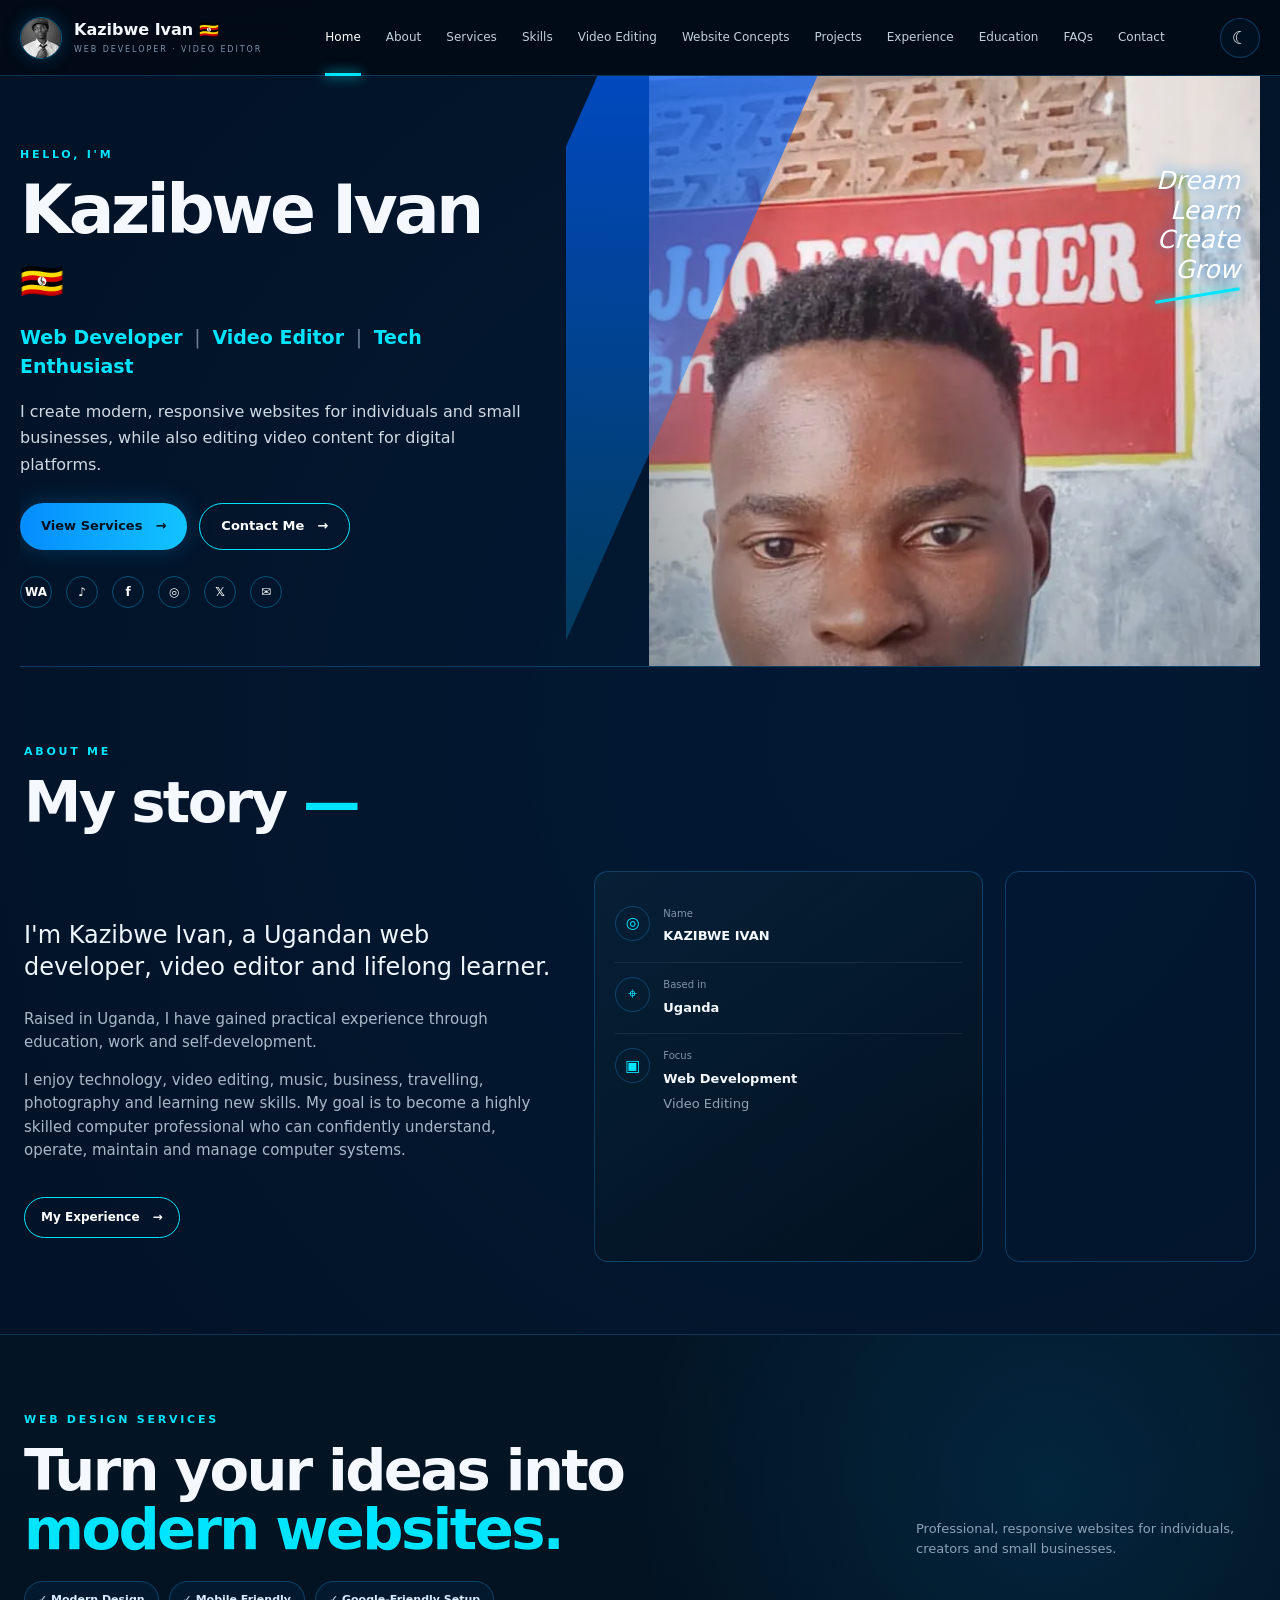
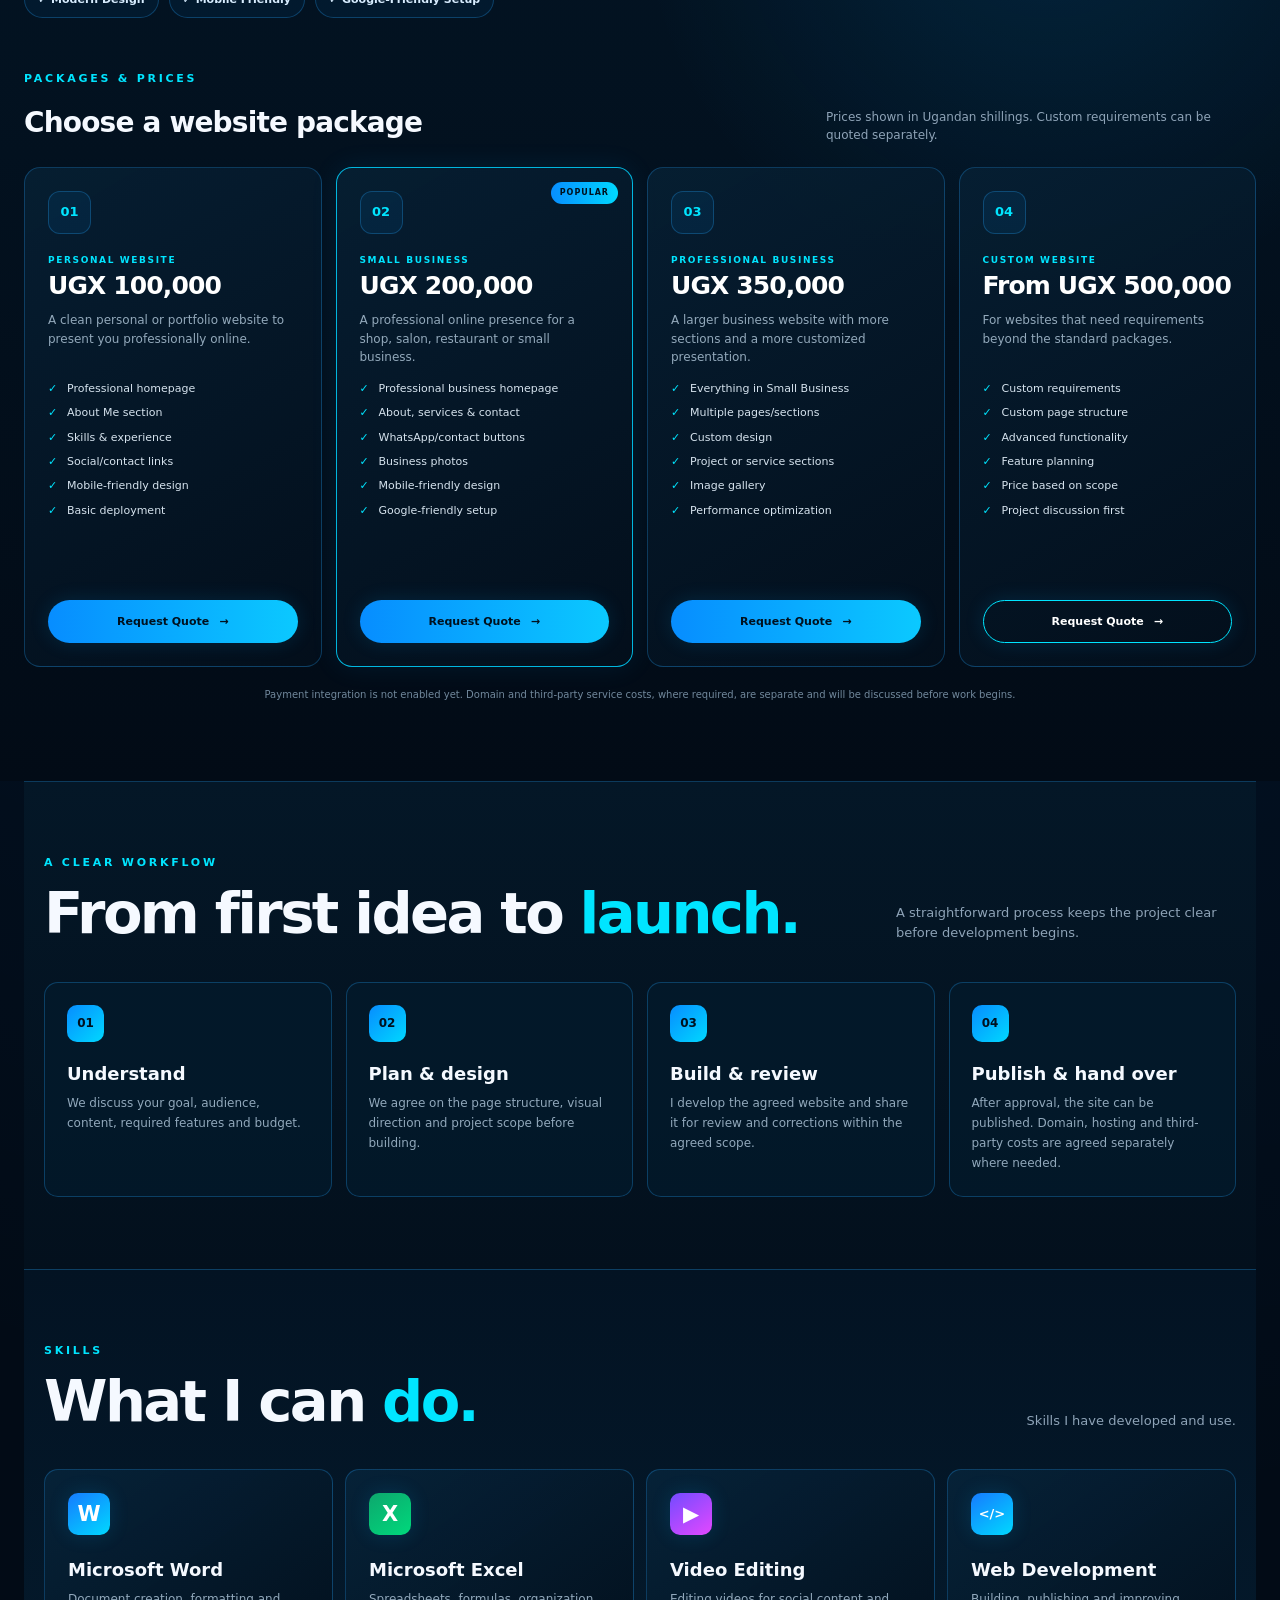
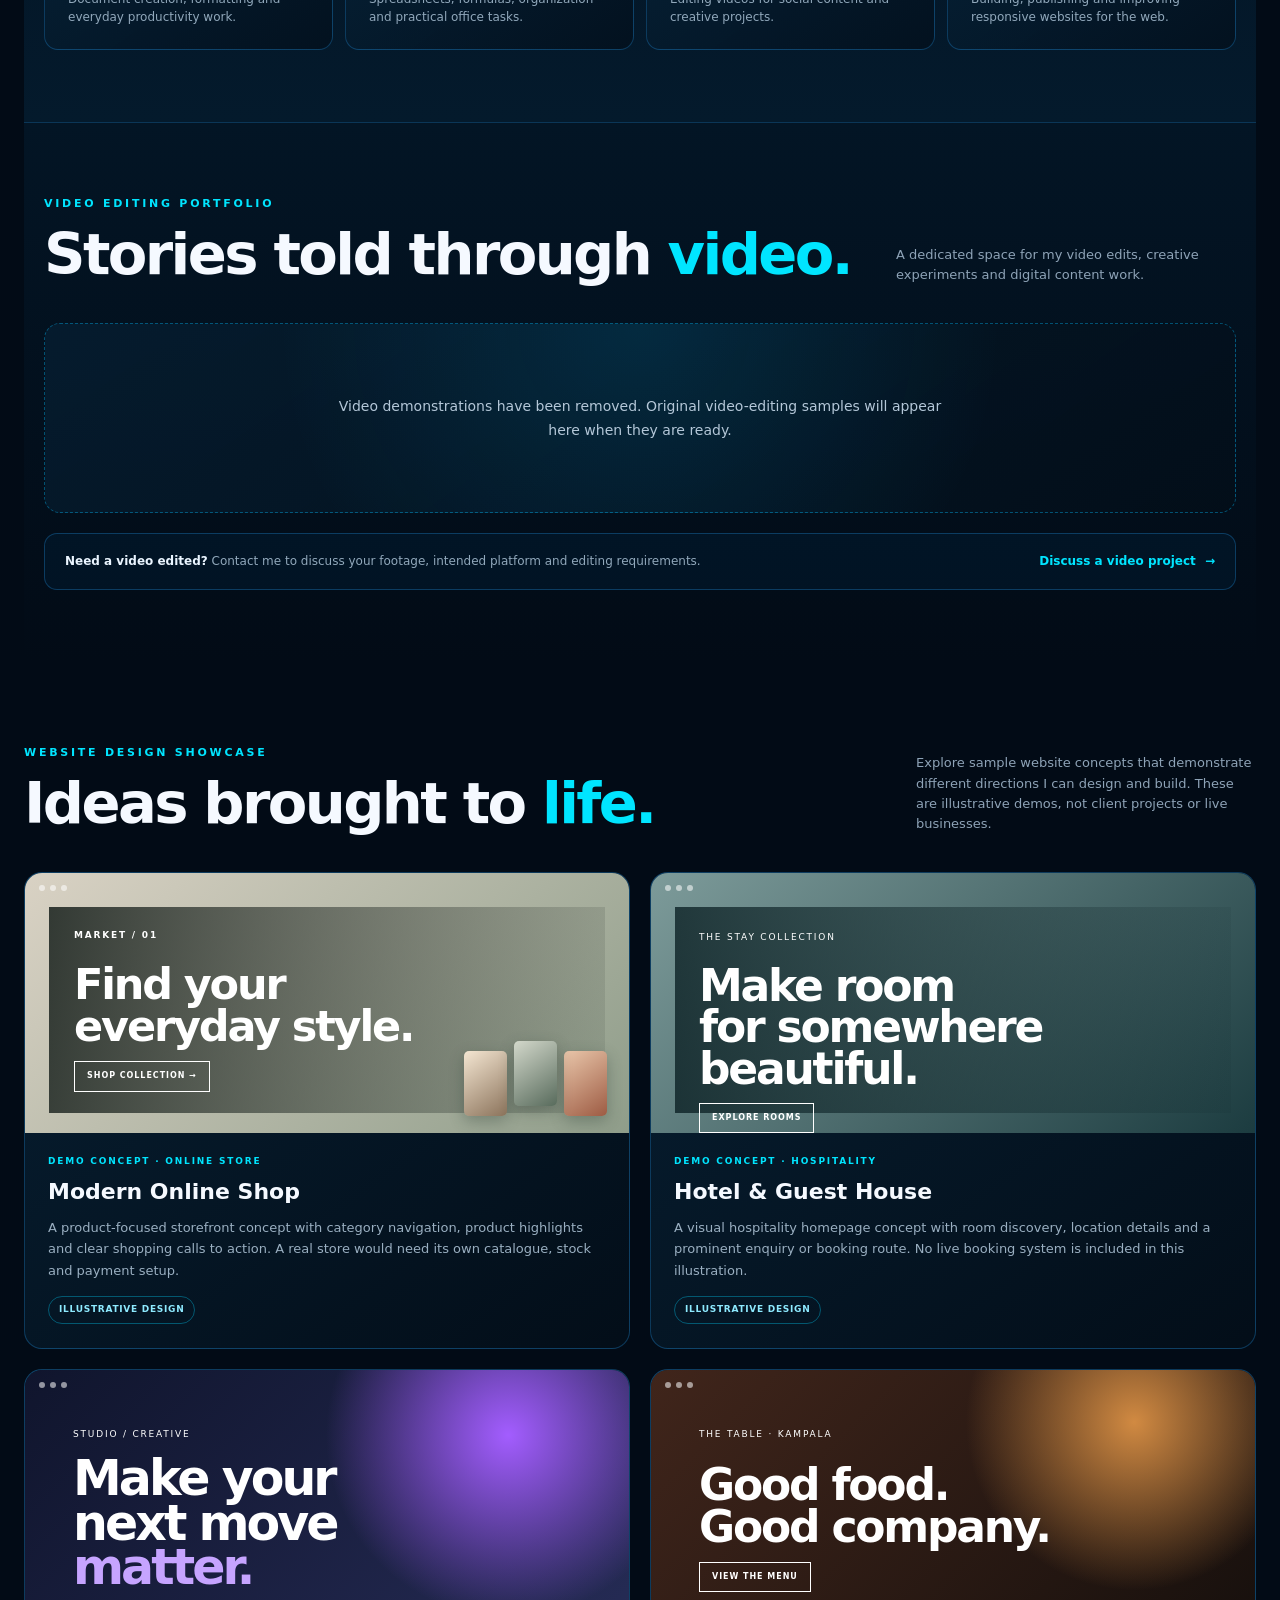
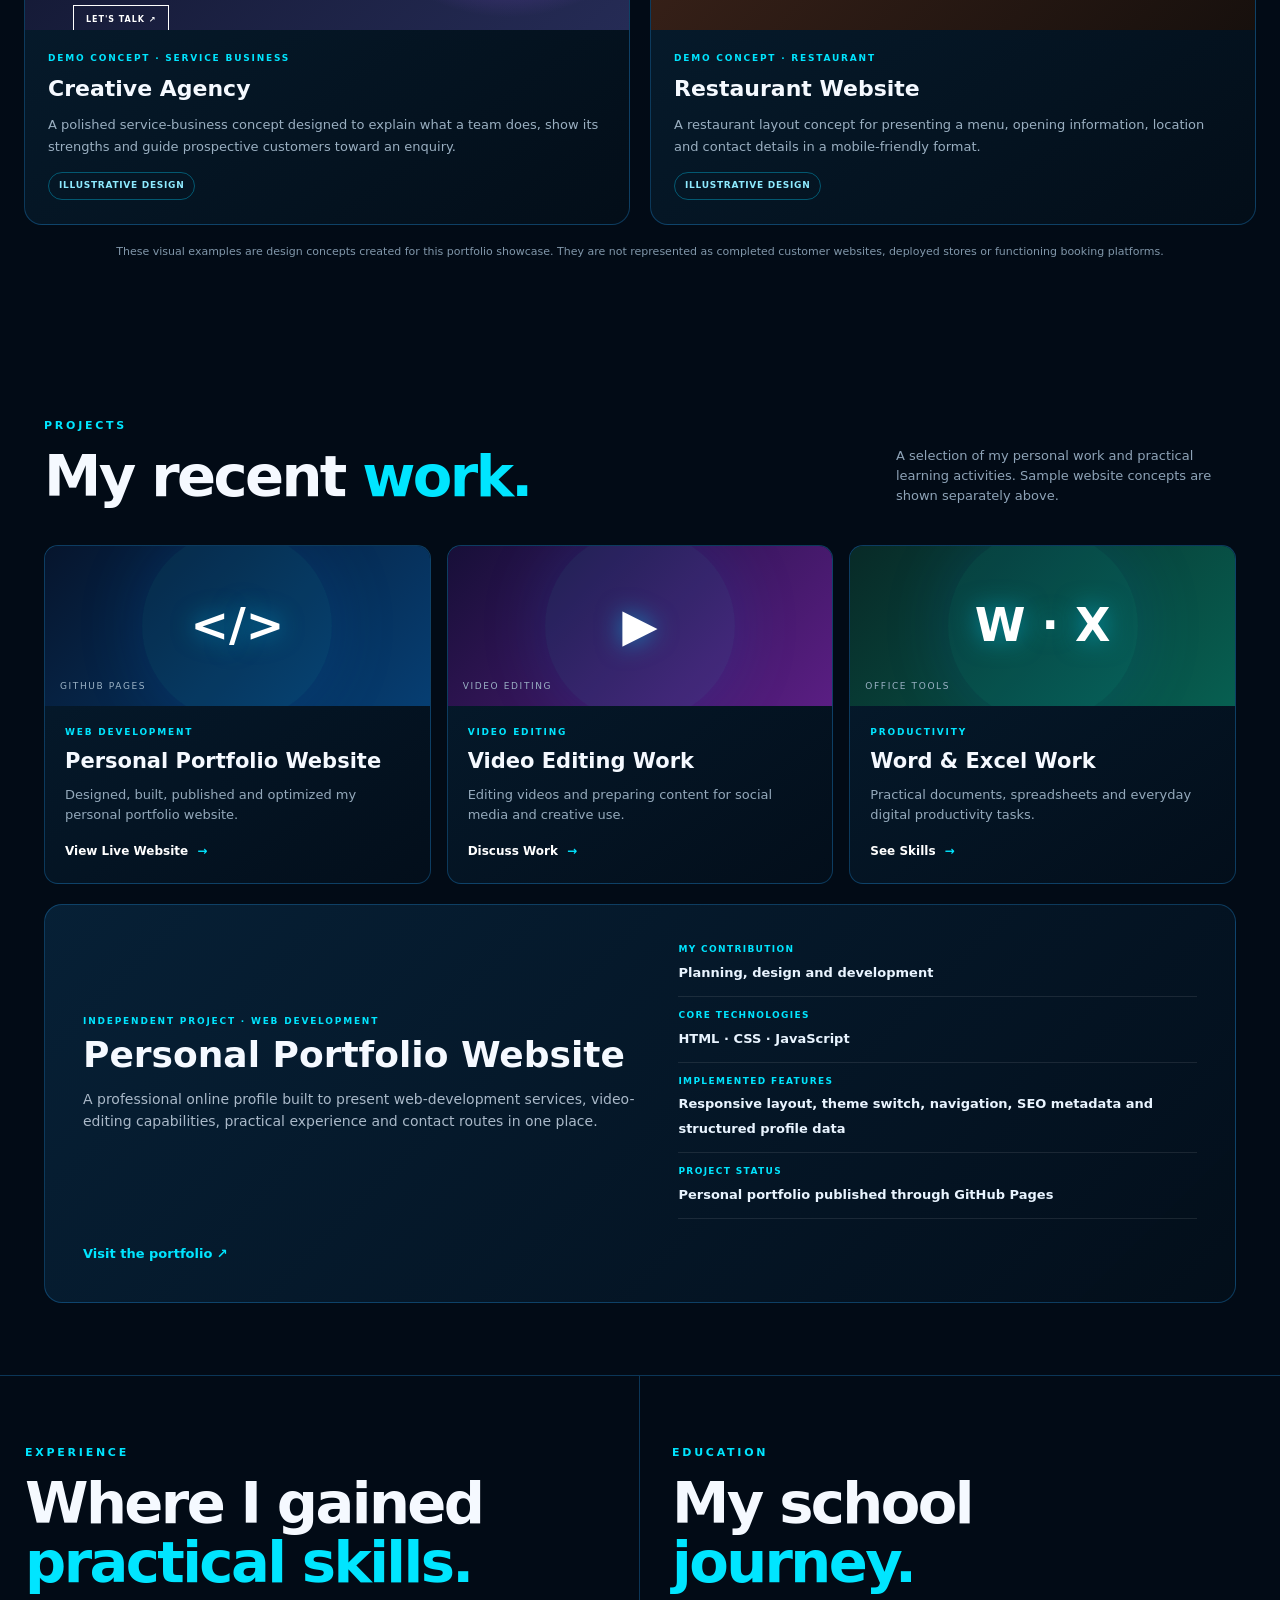
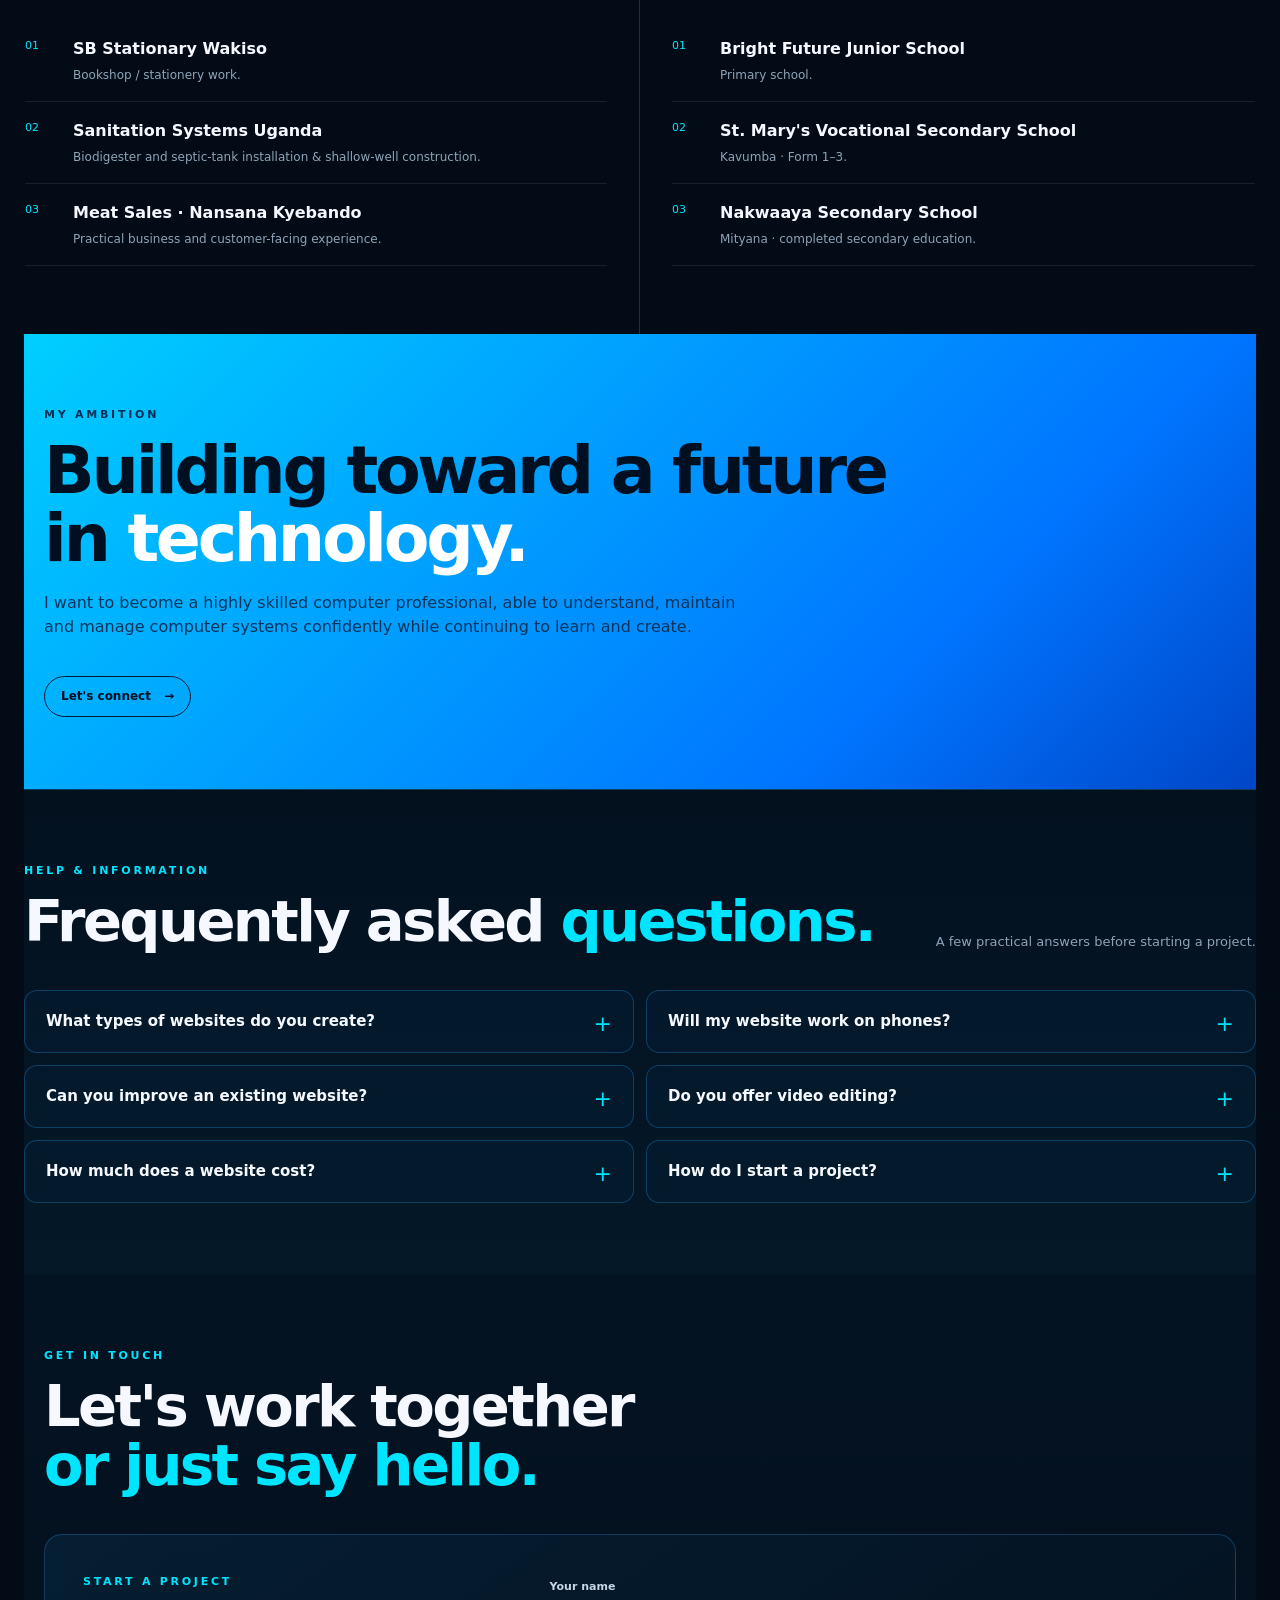
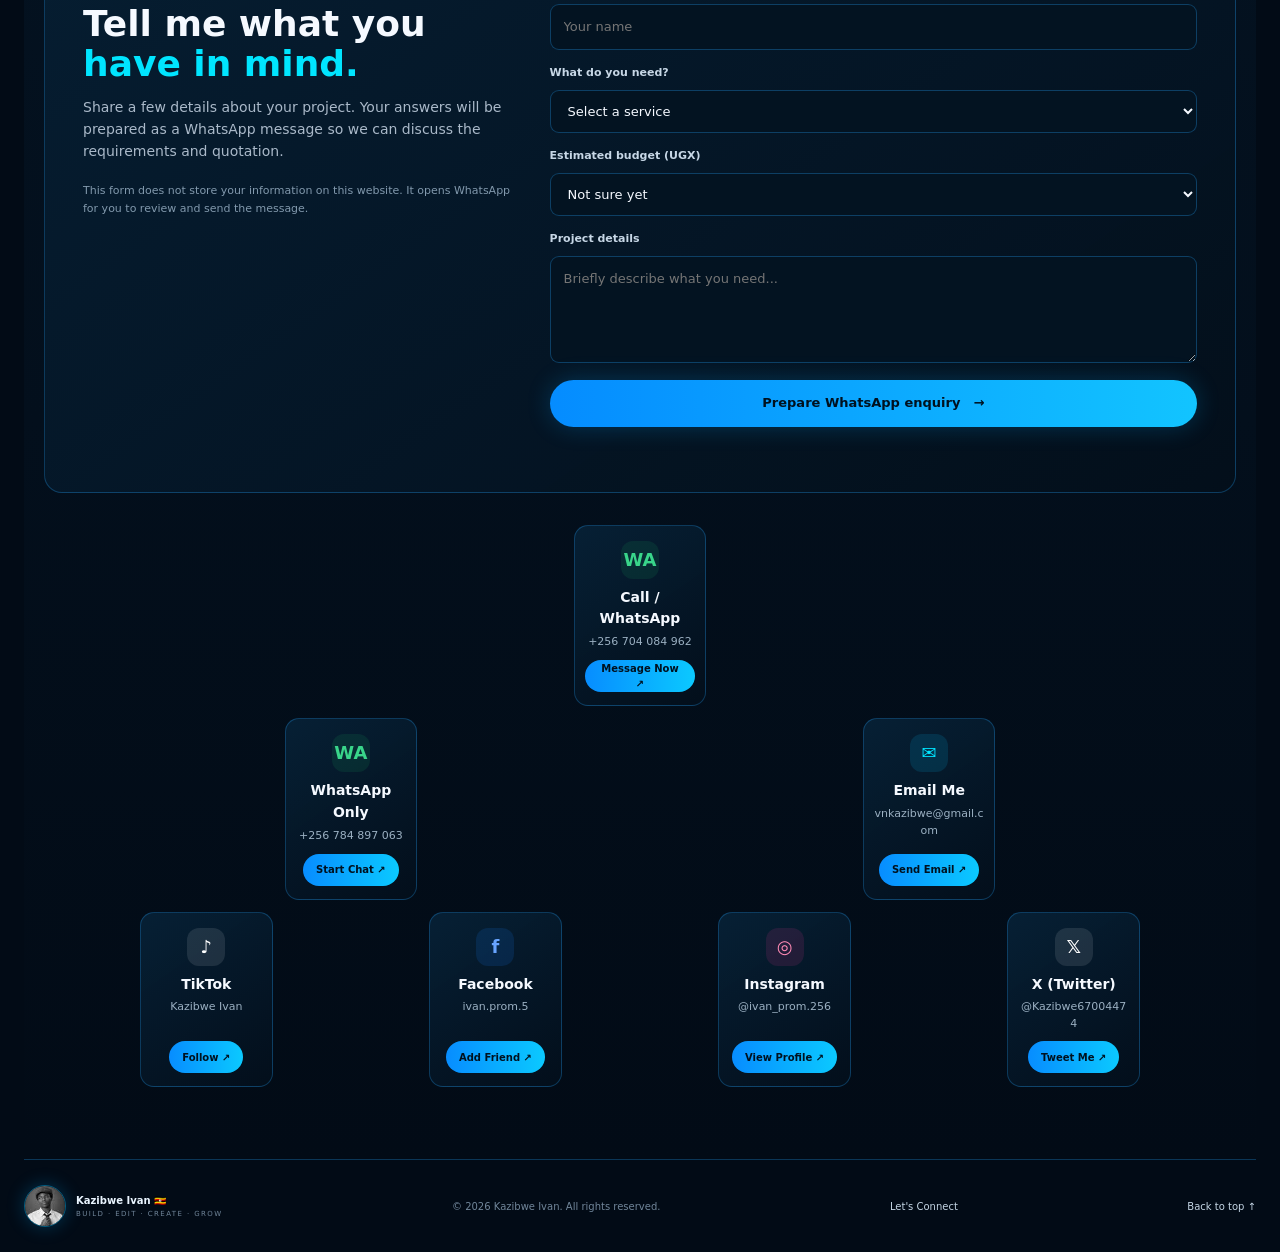
==== commit 44632088: "Remove Mr title from portfolio name" ====
--- a/index.html
+++ b/index.html
@@ -3,8 +3,8 @@
 <head>
   <meta charset="utf-8">
   <meta name="viewport" content="width=device-width, initial-scale=1">
-  <meta name="description" content="Visit the official portfolio of Mr Kazibwe Ivan, a Ugandan web developer and video editor. Explore his website services, skills, practical experience, personal projects and contact details.">
-  <meta name="author" content="Mr Kazibwe Ivan">
+  <meta name="description" content="Visit the official portfolio of Kazibwe Ivan, a Ugandan web developer and video editor. Explore his website services, skills, practical experience, personal projects and contact details.">
+  <meta name="author" content="Kazibwe Ivan">
   <meta name="robots" content="index, follow, max-image-preview:large">
   <!-- Browser-side security policy. Server-only headers must be configured by the hosting provider. -->
   <meta http-equiv="Content-Security-Policy" content="default-src 'self'; base-uri 'self'; object-src 'none'; script-src 'self'; style-src 'self'; font-src 'self'; img-src 'self'; connect-src 'self'; media-src 'self' https://assets.mixkit.co; frame-src 'none'; upgrade-insecure-requests">
@@ -12,17 +12,17 @@
   <meta property="og:locale" content="en_UG">
   <meta name="theme-color" content="#020b16">
   <link rel="canonical" href="https://promivan833.github.io/Kazibwe-ivan/">
-  <meta property="og:title" content="Mr Kazibwe Ivan — Web Developer & Video Editor">
-  <meta property="og:description" content="Professional websites, web development and video editing by Mr Kazibwe Ivan.">
+  <meta property="og:title" content="Kazibwe Ivan — Web Developer & Video Editor">
+  <meta property="og:description" content="Professional websites, web development and video editing by Kazibwe Ivan.">
   <meta property="og:type" content="website">
   <meta property="og:url" content="https://promivan833.github.io/Kazibwe-ivan/">
   <meta property="og:image" content="https://promivan833.github.io/Kazibwe-ivan/images/ivan-10.jpg">
   <meta name="twitter:card" content="summary_large_image">
-  <meta name="twitter:title" content="Mr Kazibwe Ivan — Web Developer & Video Editor">
-  <meta name="twitter:description" content="Visit the official portfolio of Mr Kazibwe Ivan, a Ugandan web developer and video editor. Explore his services, skills, projects and contact details.">
+  <meta name="twitter:title" content="Kazibwe Ivan — Web Developer & Video Editor">
+  <meta name="twitter:description" content="Visit the official portfolio of Kazibwe Ivan, a Ugandan web developer and video editor. Explore his services, skills, projects and contact details.">
   <meta name="twitter:url" content="https://promivan833.github.io/Kazibwe-ivan/">
   <meta name="twitter:image" content="https://promivan833.github.io/Kazibwe-ivan/images/ivan-10.jpg">
-  <title>Mr Kazibwe Ivan — Web Developer & Video Editor</title>
+  <title>Kazibwe Ivan — Web Developer & Video Editor</title>
   <link rel="icon" href="favicon.svg" type="image/svg+xml">
   <link rel="preload" as="image" href="images/ivan-10-720.webp" fetchpriority="high">
   <link rel="stylesheet" href="style.css">
@@ -33,9 +33,9 @@
     "mainEntity":{
       "@type":"Person",
       "@id":"https://promivan833.github.io/Kazibwe-ivan/#person",
-      "name":"Mr Kazibwe Ivan",
+      "name":"Kazibwe Ivan",
       "alternateName":"Kazibwe Ivan",
-      "description":"Official professional profile of Mr Kazibwe Ivan, a Ugandan web developer and video editor who creates responsive websites and edits digital video content.",
+      "description":"Official professional profile of Kazibwe Ivan, a Ugandan web developer and video editor who creates responsive websites and edits digital video content.",
       "mainEntityOfPage":"https://promivan833.github.io/Kazibwe-ivan/",
       "nationality":"Ugandan",
       "url":"https://promivan833.github.io/Kazibwe-ivan/",
@@ -60,7 +60,7 @@
   <header class="site-header" id="top">
     <a class="brand" href="#top" aria-label="Kazibwe Ivan home">
       <img class="brand-mark" src="images/ivan-logo.jpg" alt="" width="42" height="42" decoding="async" loading="eager">
-      <span class="brand-copy"><strong>Mr Kazibwe Ivan 🇺🇬</strong><small>WEB DEVELOPER · VIDEO EDITOR</small></span>
+      <span class="brand-copy"><strong>Kazibwe Ivan 🇺🇬</strong><small>WEB DEVELOPER · VIDEO EDITOR</small></span>
     </a>
 
     <nav class="site-nav" id="primary-navigation" aria-label="Main navigation">
@@ -86,7 +86,7 @@
     <section class="hero" aria-labelledby="hero-title">
       <div class="hero-copy">
         <p class="eyebrow">HELLO, I'M</p>
-        <h1 id="hero-title">Mr Kazibwe Ivan <span class="flag">🇺🇬</span></h1>
+        <h1 id="hero-title">Kazibwe Ivan <span class="flag">🇺🇬</span></h1>
         <p class="hero-role">Web Developer <b>|</b> Video Editor <b>|</b> Tech Enthusiast</p>
         <p class="hero-lead">I create modern, responsive websites for individuals and small businesses, while also editing video content for digital platforms.</p>
         <div class="hero-actions">
@@ -116,13 +116,13 @@
       <div class="about-heading"><p class="eyebrow">ABOUT ME</p><h2>My story <span>—</span></h2></div>
       <div class="about-grid">
         <div class="about-copy">
-          <p class="large-copy">I'm Mr Kazibwe Ivan, a Ugandan web developer, video editor and lifelong learner.</p>
+          <p class="large-copy">I'm Kazibwe Ivan, a Ugandan web developer, video editor and lifelong learner.</p>
           <p>Raised in Uganda, I have gained practical experience through education, work and self-development.</p>
           <p>I enjoy technology, video editing, music, business, travelling, photography and learning new skills. My goal is to become a highly skilled computer professional who can confidently understand, operate, maintain and manage computer systems.</p>
           <a class="text-btn" href="#experience">My Experience <span>→</span></a>
         </div>
         <div class="about-card">
-          <div class="fact"><span class="fact-icon">◎</span><div><small>Name</small><strong>MR KAZIBWE IVAN</strong></div></div>
+          <div class="fact"><span class="fact-icon">◎</span><div><small>Name</small><strong>KAZIBWE IVAN</strong></div></div>
           <div class="fact"><span class="fact-icon">⌖</span><div><small>Based in</small><strong>Uganda</strong></div></div>
           <div class="fact"><span class="fact-icon">▣</span><div><small>Focus</small><strong>Web Development<br><em>Video Editing</em></strong></div></div>
         </div>
@@ -347,8 +347,8 @@
   </main>
 
   <footer class="site-footer">
-    <div class="footer-brand"><img class="brand-mark" src="images/ivan-logo.jpg" alt=""><div><strong>Mr Kazibwe Ivan 🇺🇬</strong><small>BUILD · EDIT · CREATE · GROW</small></div></div>
-    <p>© 2026 Mr Kazibwe Ivan. All rights reserved.</p>
+    <div class="footer-brand"><img class="brand-mark" src="images/ivan-logo.jpg" alt=""><div><strong>Kazibwe Ivan 🇺🇬</strong><small>BUILD · EDIT · CREATE · GROW</small></div></div>
+    <p>© 2026 Kazibwe Ivan. All rights reserved.</p>
     <a href="contact.html">Let's Connect</a><a class="back-to-top" href="#top">Back to top ↑</a>
   </footer>
   <script src="script.js"></script>
--- a/style.css
+++ b/style.css
@@ -440,3 +440,91 @@
 body.light-theme .inquiry-form input,body.light-theme .inquiry-form select,body.light-theme .inquiry-form textarea{background:#f4f8fc;color:#172638}
 body.light-theme .inquiry-form select option{background:#fff;color:#172638}
 @media(max-width:760px){.case-study,.inquiry-panel{grid-template-columns:1fr}.case-study-link{grid-column:auto}}
+
+
+/* Exact 1–2–4 contact-card arrangement on the homepage. */
+.connect-card-grid{
+  display:grid;
+  grid-template-columns:repeat(7,minmax(0,1fr));
+  gap:12px;
+  max-width:1000px;
+  margin:0 auto;
+}
+.connect-card{
+  min-width:0;
+  min-height:156px;
+  display:flex;
+  flex-direction:column;
+  align-items:center;
+  justify-content:flex-start;
+  padding:15px 10px 13px;
+  text-align:center;
+  border:1px solid var(--line);
+  border-radius:14px;
+  background:linear-gradient(145deg,rgba(7,34,56,.9),rgba(3,15,27,.96));
+  transition:transform .2s,border-color .2s,background .2s;
+}
+.connect-card:nth-child(1){grid-column:4;grid-row:1}
+.connect-card:nth-child(2){grid-column:2;grid-row:2}
+.connect-card:nth-child(3){grid-column:6;grid-row:2}
+.connect-card:nth-child(4){grid-column:1;grid-row:3}
+.connect-card:nth-child(5){grid-column:3;grid-row:3}
+.connect-card:nth-child(6){grid-column:5;grid-row:3}
+.connect-card:nth-child(7){grid-column:7;grid-row:3}
+.connect-card:hover{transform:translateY(-3px);border-color:var(--cyan);background:rgba(8,42,68,.9)}
+.connect-icon{width:38px;height:38px;display:grid;place-items:center;margin-bottom:8px;border-radius:12px;background:rgba(0,154,255,.12);color:var(--cyan);font-size:18px;font-weight:800}
+.connect-icon.whatsapp{background:rgba(27,155,89,.14);color:#39d58a}
+.connect-icon.tiktok,.connect-icon.x-twitter{background:rgba(255,255,255,.1);color:#fff}
+.connect-icon.facebook{background:rgba(24,119,242,.15);color:#68a4ff}
+.connect-icon.instagram{background:rgba(214,51,132,.14);color:#ff8ab5}
+.connect-icon.email{background:rgba(0,190,255,.13);color:var(--cyan)}
+.connect-card h3{margin:0 0 3px;font-size:14px}
+.connect-card p{min-height:18px;margin:0 0 9px;color:#9bb0c2;font-size:11px;overflow-wrap:anywhere}
+.connect-action{margin-top:auto;min-height:32px;display:inline-flex;align-items:center;justify-content:center;padding:0 13px;border-radius:999px;background:linear-gradient(90deg,#078dff,#0bc9ff);color:#00111f;font-size:10px;font-weight:900}
+.connect-action:hover{filter:brightness(1.08)}
+body.light-theme .connect-card{background:#fff;color:#14283b}
+body.light-theme .connect-card p{color:#52677b}
+@media(max-width:900px){
+  .connect-card-grid{grid-template-columns:repeat(4,minmax(0,1fr));max-width:720px}
+  .connect-card:nth-child(1){grid-column:2 / span 2;grid-row:1}
+  .connect-card:nth-child(2){grid-column:1 / span 2;grid-row:2}
+  .connect-card:nth-child(3){grid-column:3 / span 2;grid-row:2}
+  .connect-card:nth-child(4){grid-column:1;grid-row:3}
+  .connect-card:nth-child(5){grid-column:2;grid-row:3}
+  .connect-card:nth-child(6){grid-column:3;grid-row:3}
+  .connect-card:nth-child(7){grid-column:4;grid-row:3}
+}
+@media(max-width:480px){
+  .connect-card-grid{grid-template-columns:repeat(4,minmax(0,1fr));gap:7px}
+  .connect-card{min-height:138px;padding:11px 5px 9px}
+  .connect-icon{width:32px;height:32px;font-size:15px}
+  .connect-card h3{font-size:11px}
+  .connect-card p{font-size:9px}
+  .connect-action{min-height:28px;padding:0 6px;font-size:8px}
+}
+
+
+/* Empty state for the video portfolio: styled consistently in both themes. */
+.video-portfolio-placeholder{
+  display:grid;
+  place-items:center;
+  min-height:190px;
+  margin:0;
+  padding:clamp(24px,4vw,42px);
+  border:1px dashed rgba(0,190,255,.38);
+  border-radius:16px;
+  background:radial-gradient(circle at 50% 0%,rgba(0,190,255,.12),transparent 58%),linear-gradient(145deg,rgba(7,32,52,.72),rgba(3,14,25,.86));
+  text-align:center;
+}
+.video-portfolio-placeholder p{
+  max-width:620px;
+  margin:0;
+  color:#b4c7d8;
+  font-size:14px;
+  line-height:1.75;
+}
+body.light-theme .video-portfolio-placeholder{
+  border-color:rgba(0,105,170,.3);
+  background:linear-gradient(145deg,#fff,#edf6fc);
+}
+body.light-theme .video-portfolio-placeholder p{color:#465b70}
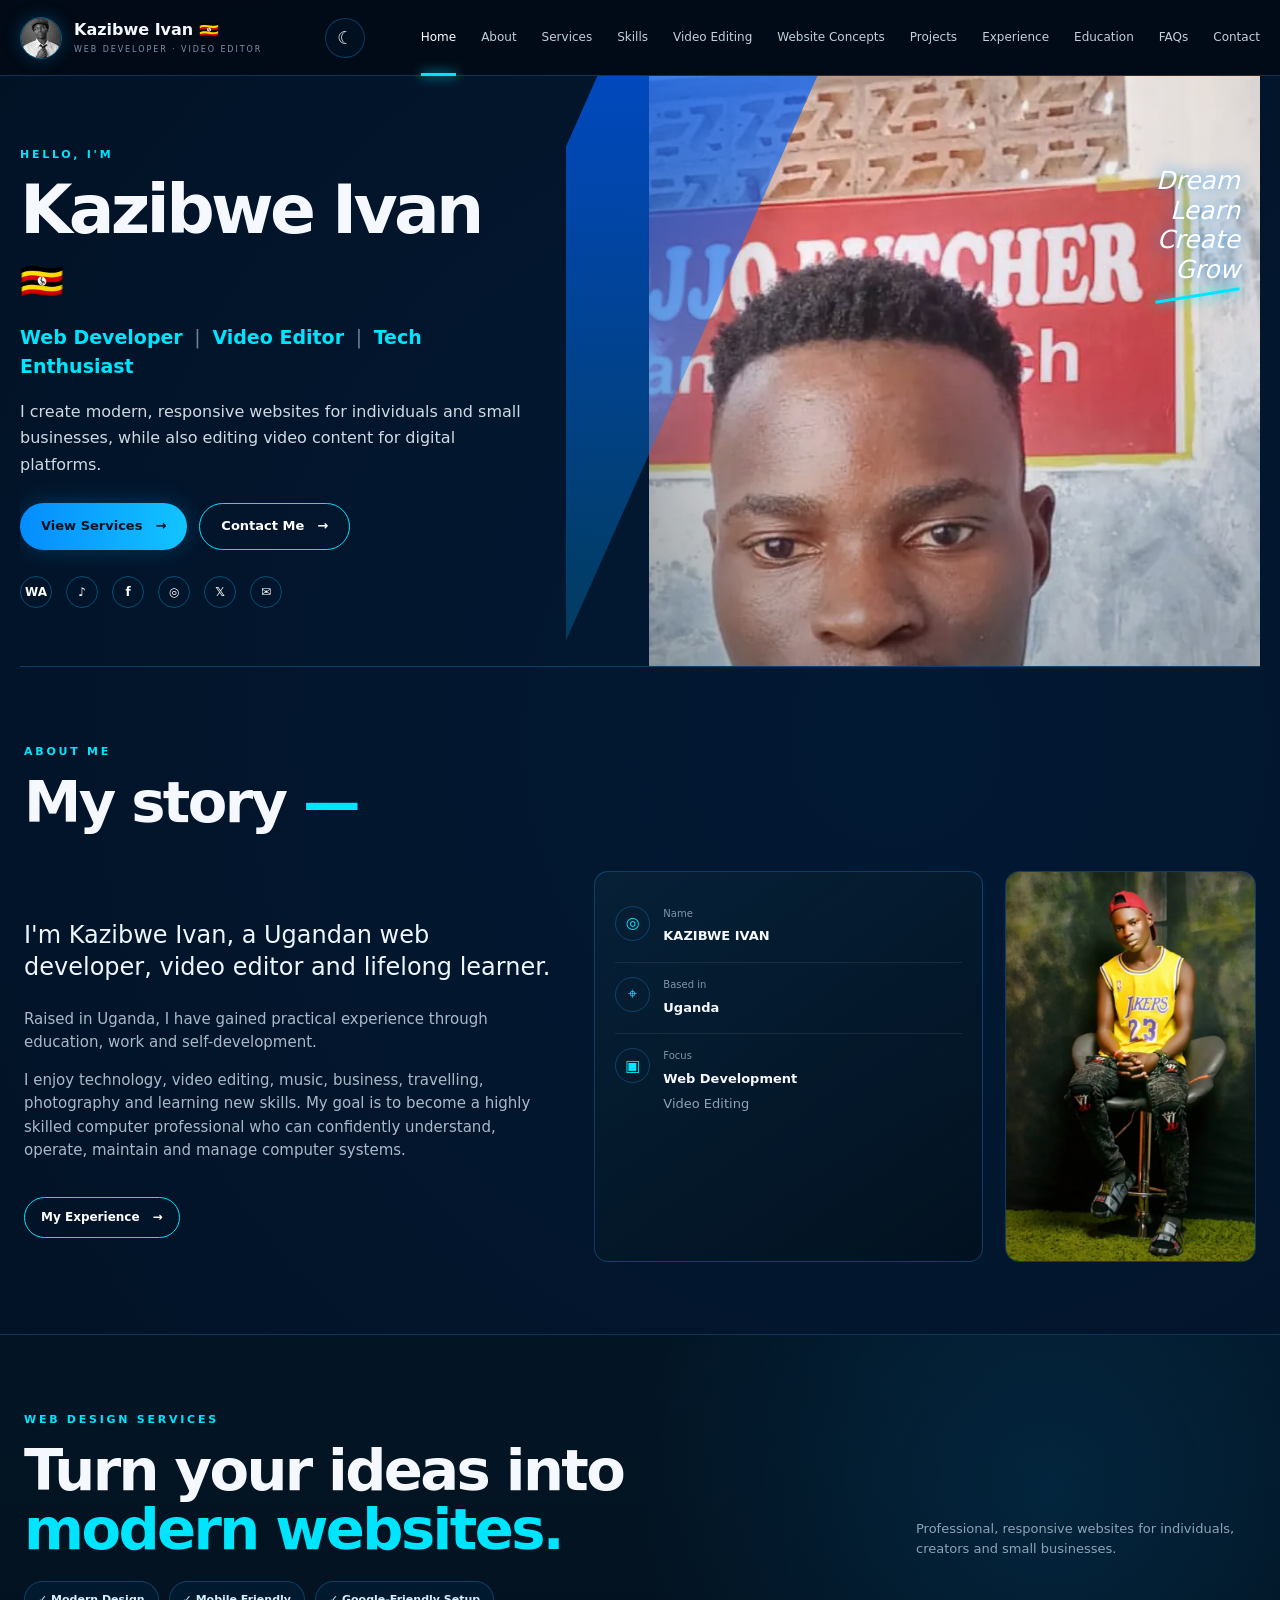
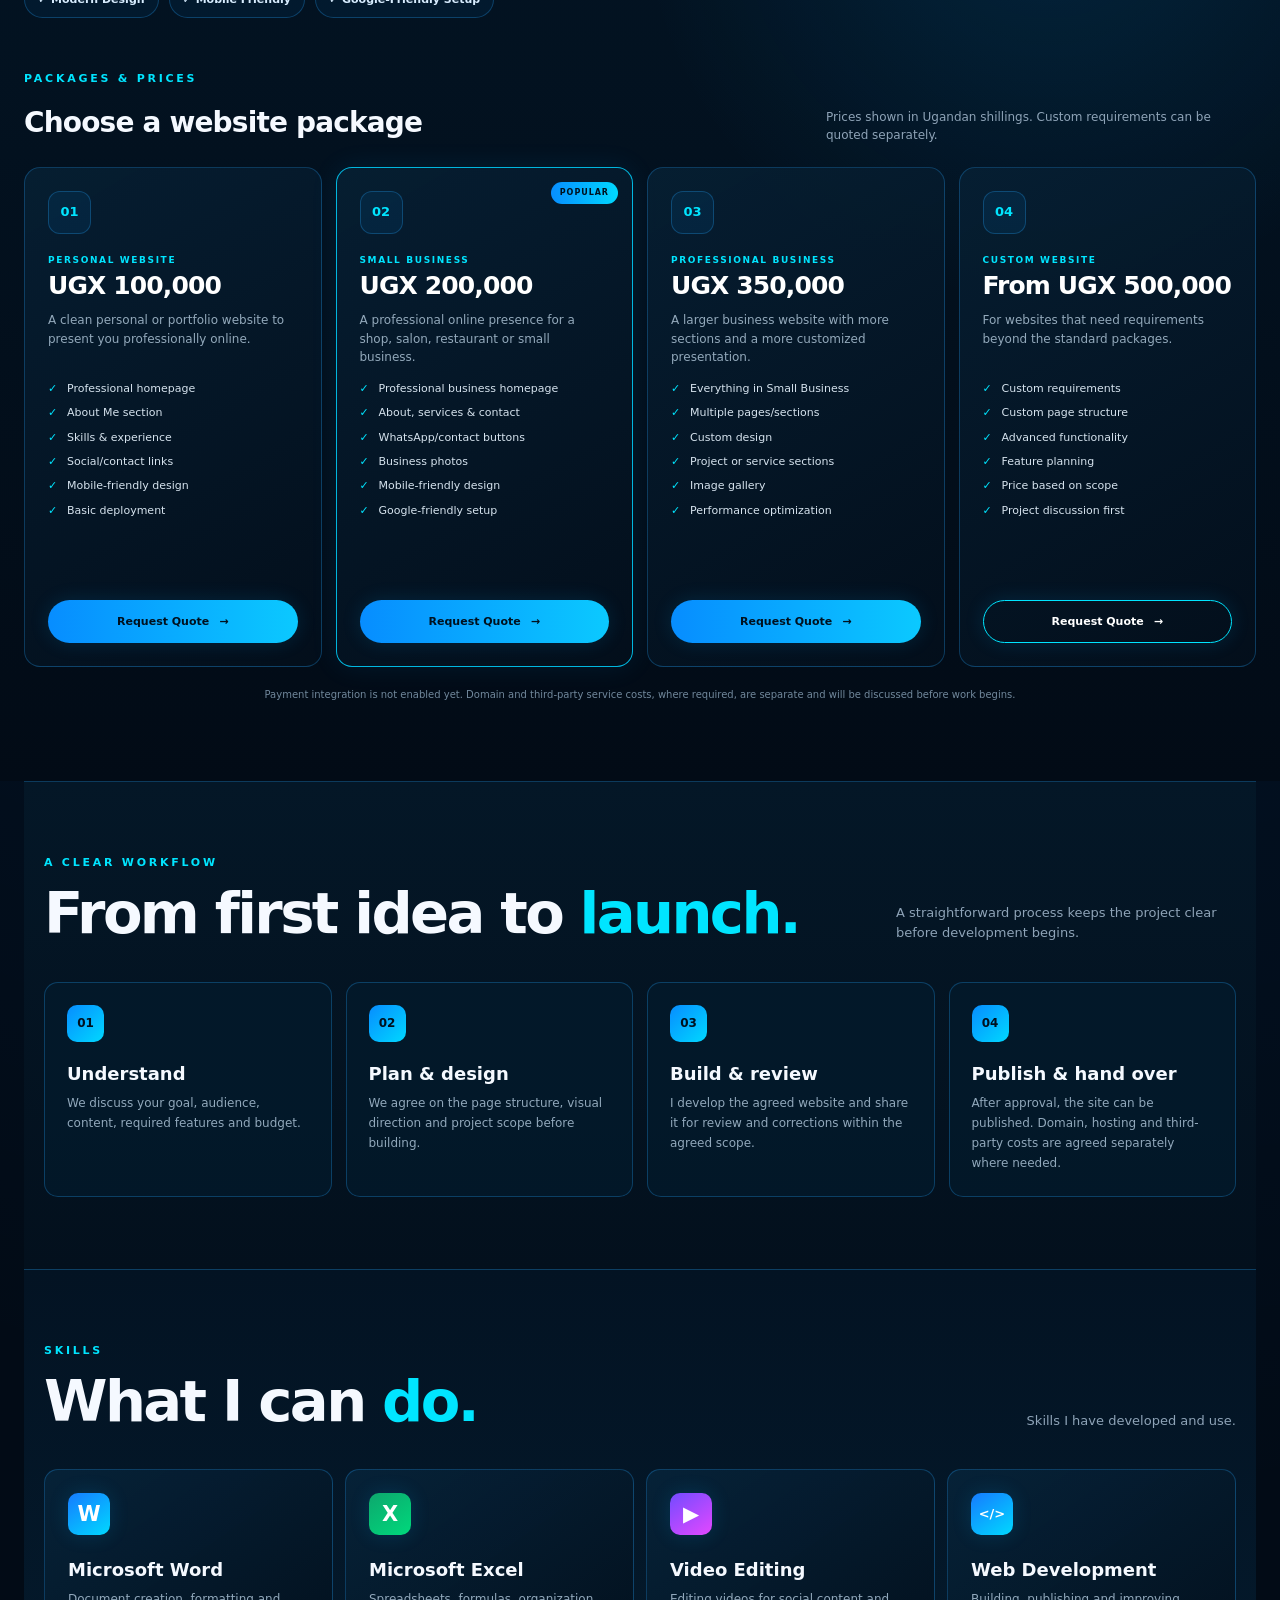
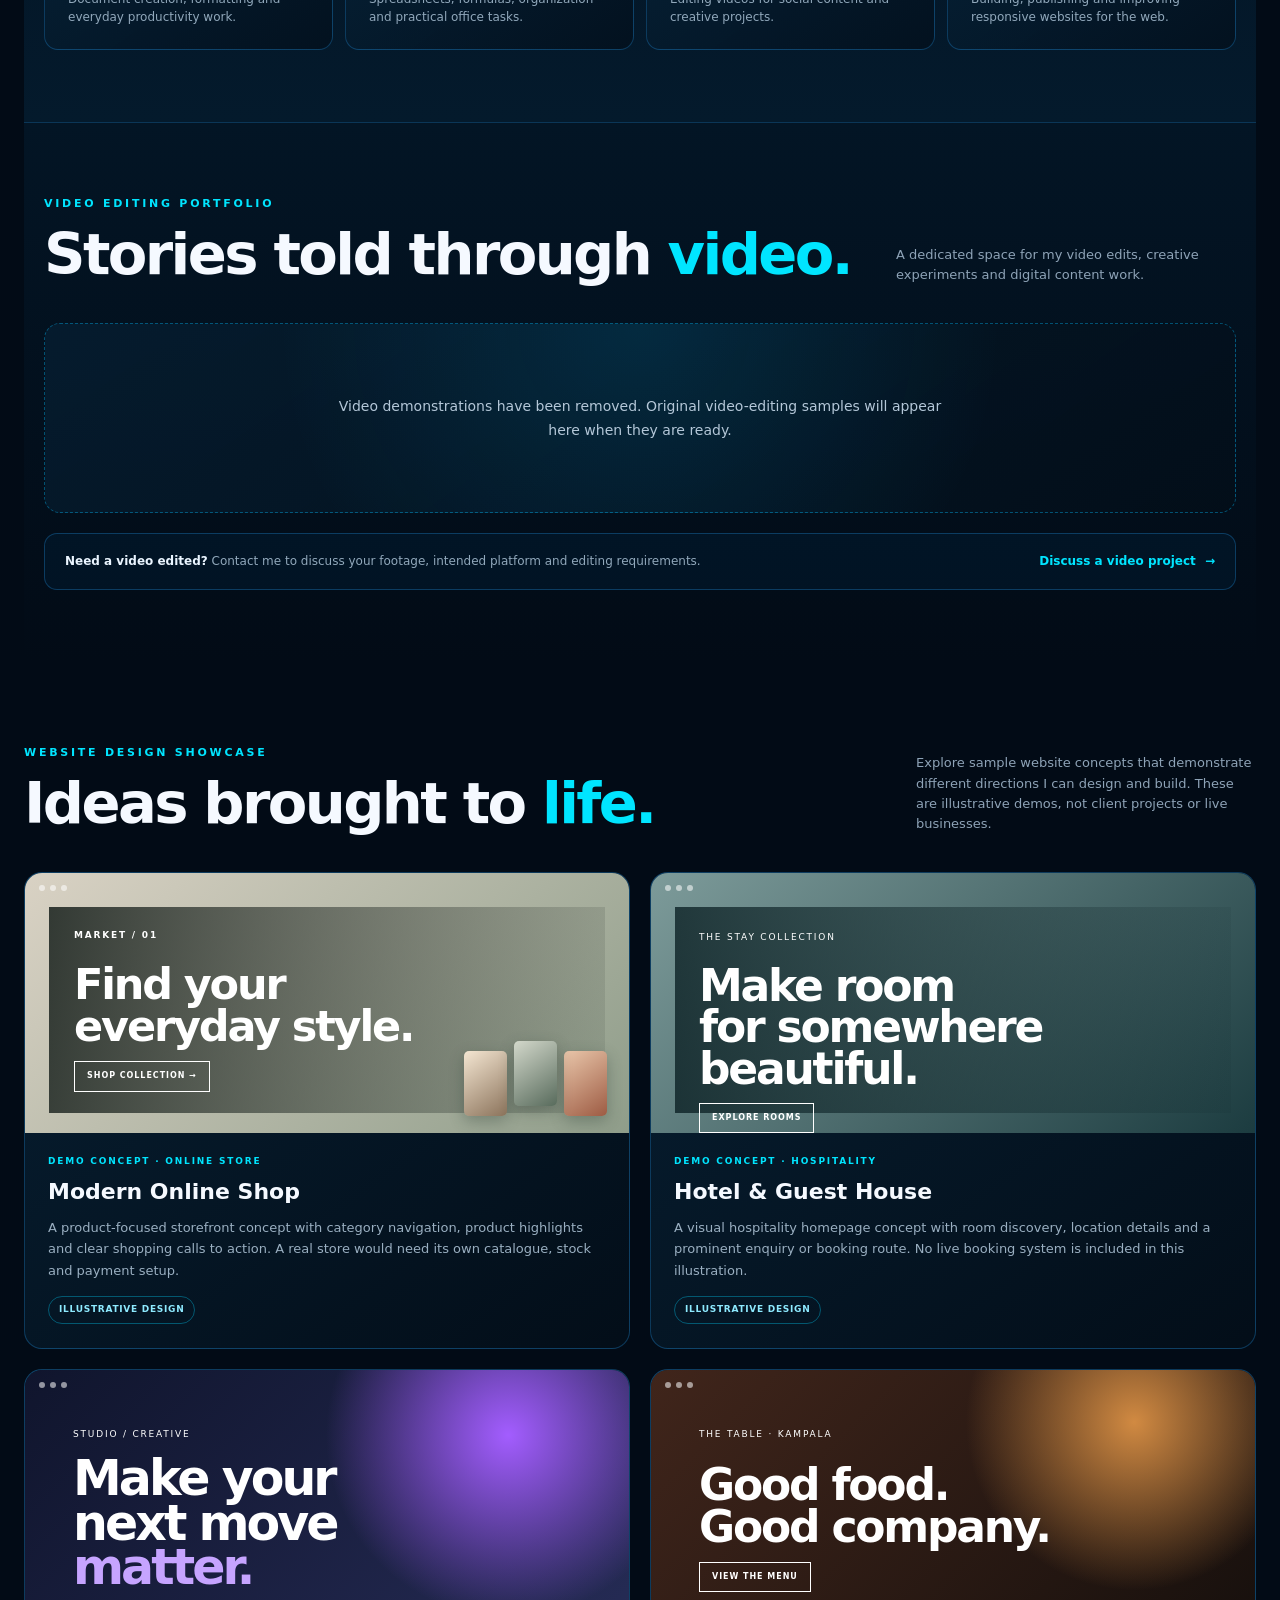
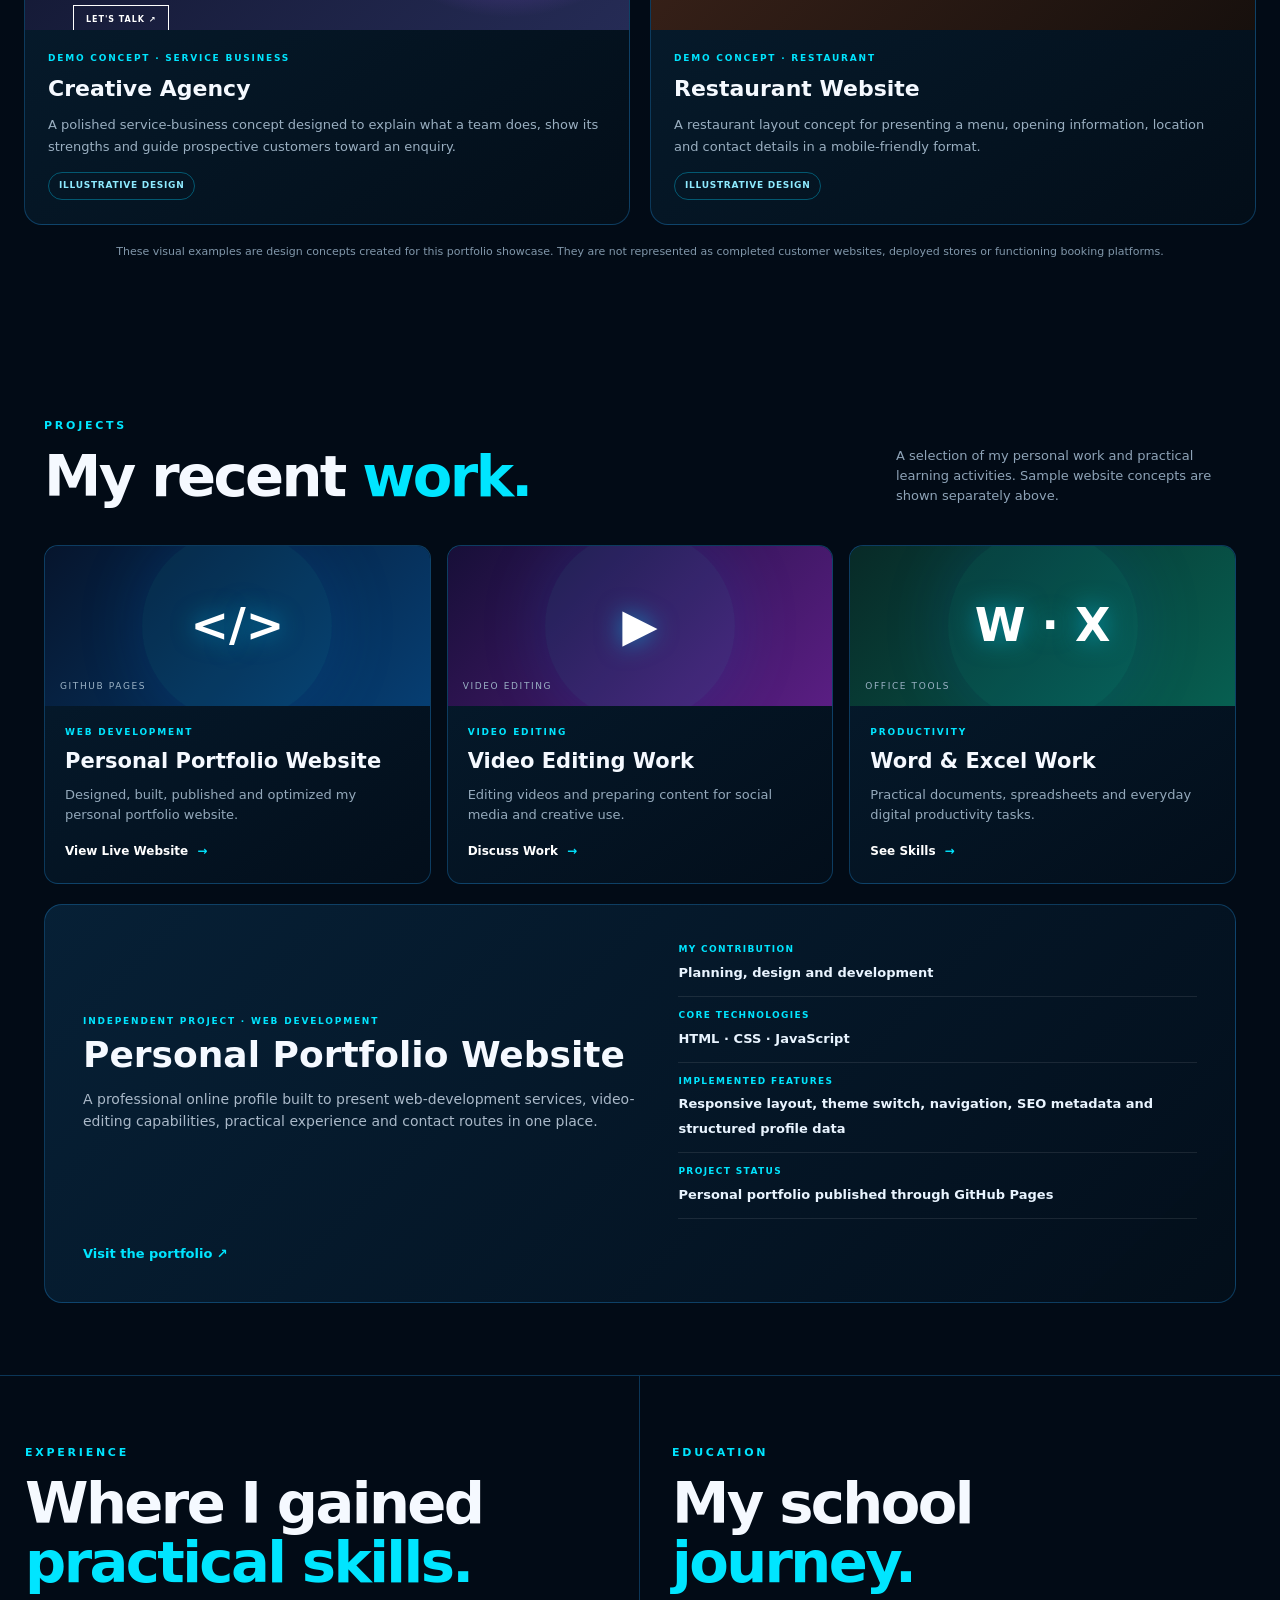
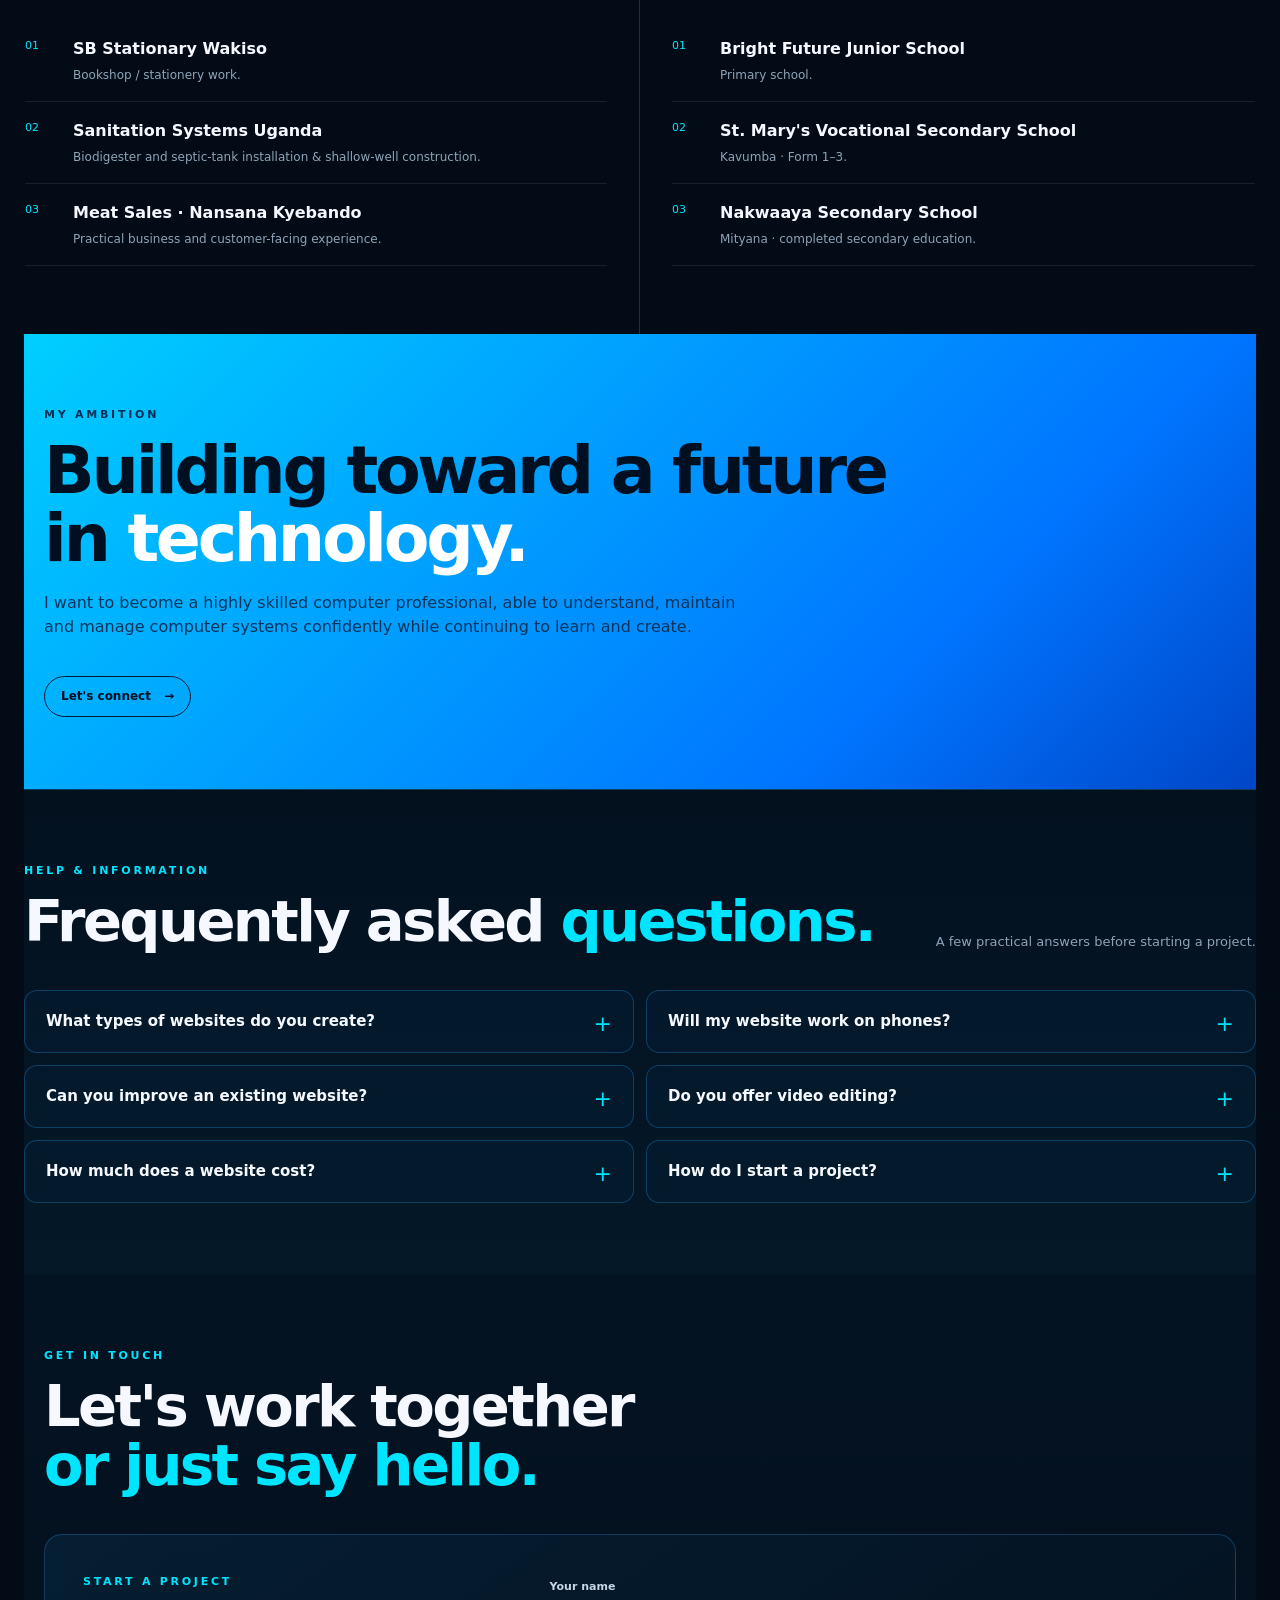
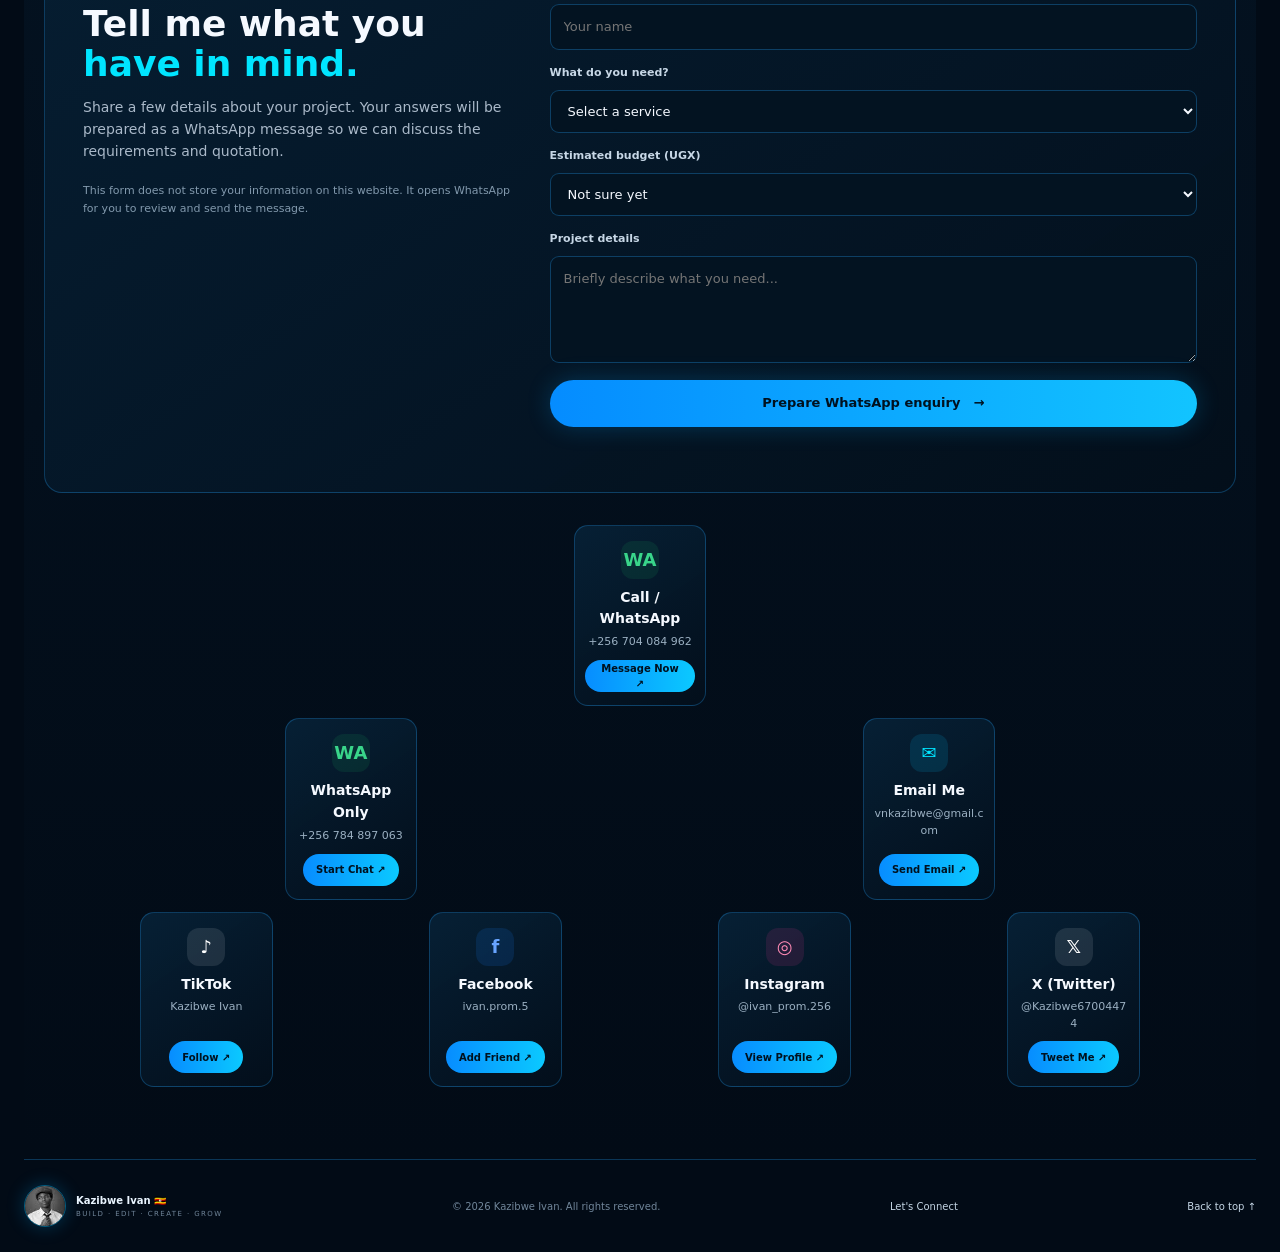
==== commit b25f3332: "Put navigation after menu controls in keyboard order" ====
--- a/index.html
+++ b/index.html
@@ -63,6 +63,11 @@
       <span class="brand-copy"><strong>Kazibwe Ivan 🇺🇬</strong><small>WEB DEVELOPER · VIDEO EDITOR</small></span>
     </a>
 
+    <div class="header-actions">
+      <button class="theme-toggle" type="button" aria-label="Switch to light theme" title="Switch to light theme" aria-pressed="false">☾</button>
+      <button class="menu-toggle" type="button" aria-label="Open menu" aria-expanded="false" aria-controls="primary-navigation"><span></span><span></span><span></span></button>
+    </div>
+
     <nav class="site-nav" id="primary-navigation" aria-label="Main navigation">
       <a class="active" href="#top">Home</a>
       <a href="#about">About</a>
@@ -75,11 +80,6 @@
       <a href="#faq">FAQs</a>
       <a href="contact.html">Contact</a>
     </nav>
-
-    <div class="header-actions">
-      <button class="theme-toggle" type="button" aria-label="Switch to light theme" title="Switch to light theme" aria-pressed="false">☾</button>
-      <button class="menu-toggle" type="button" aria-label="Open menu" aria-expanded="false" aria-controls="primary-navigation"><span></span><span></span><span></span></button>
-    </div>
   </header>
 
   <main id="main-content">
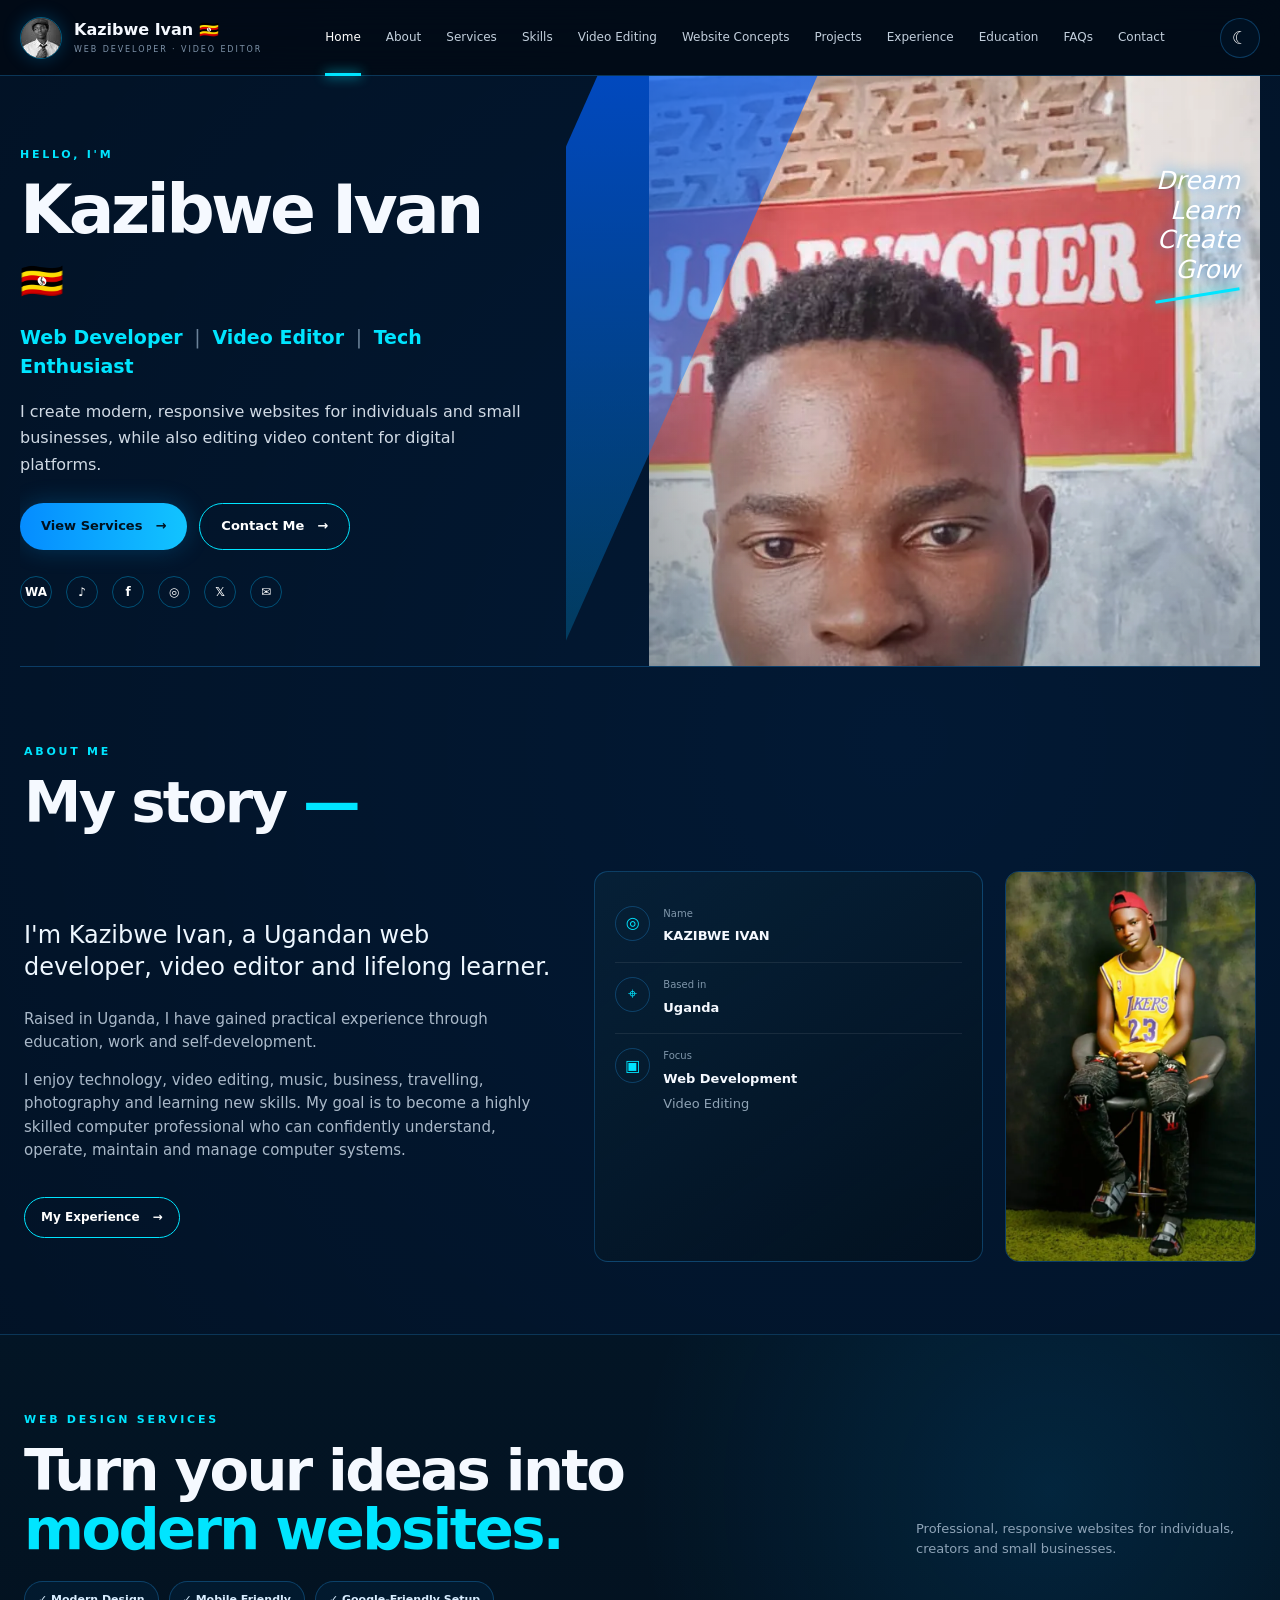
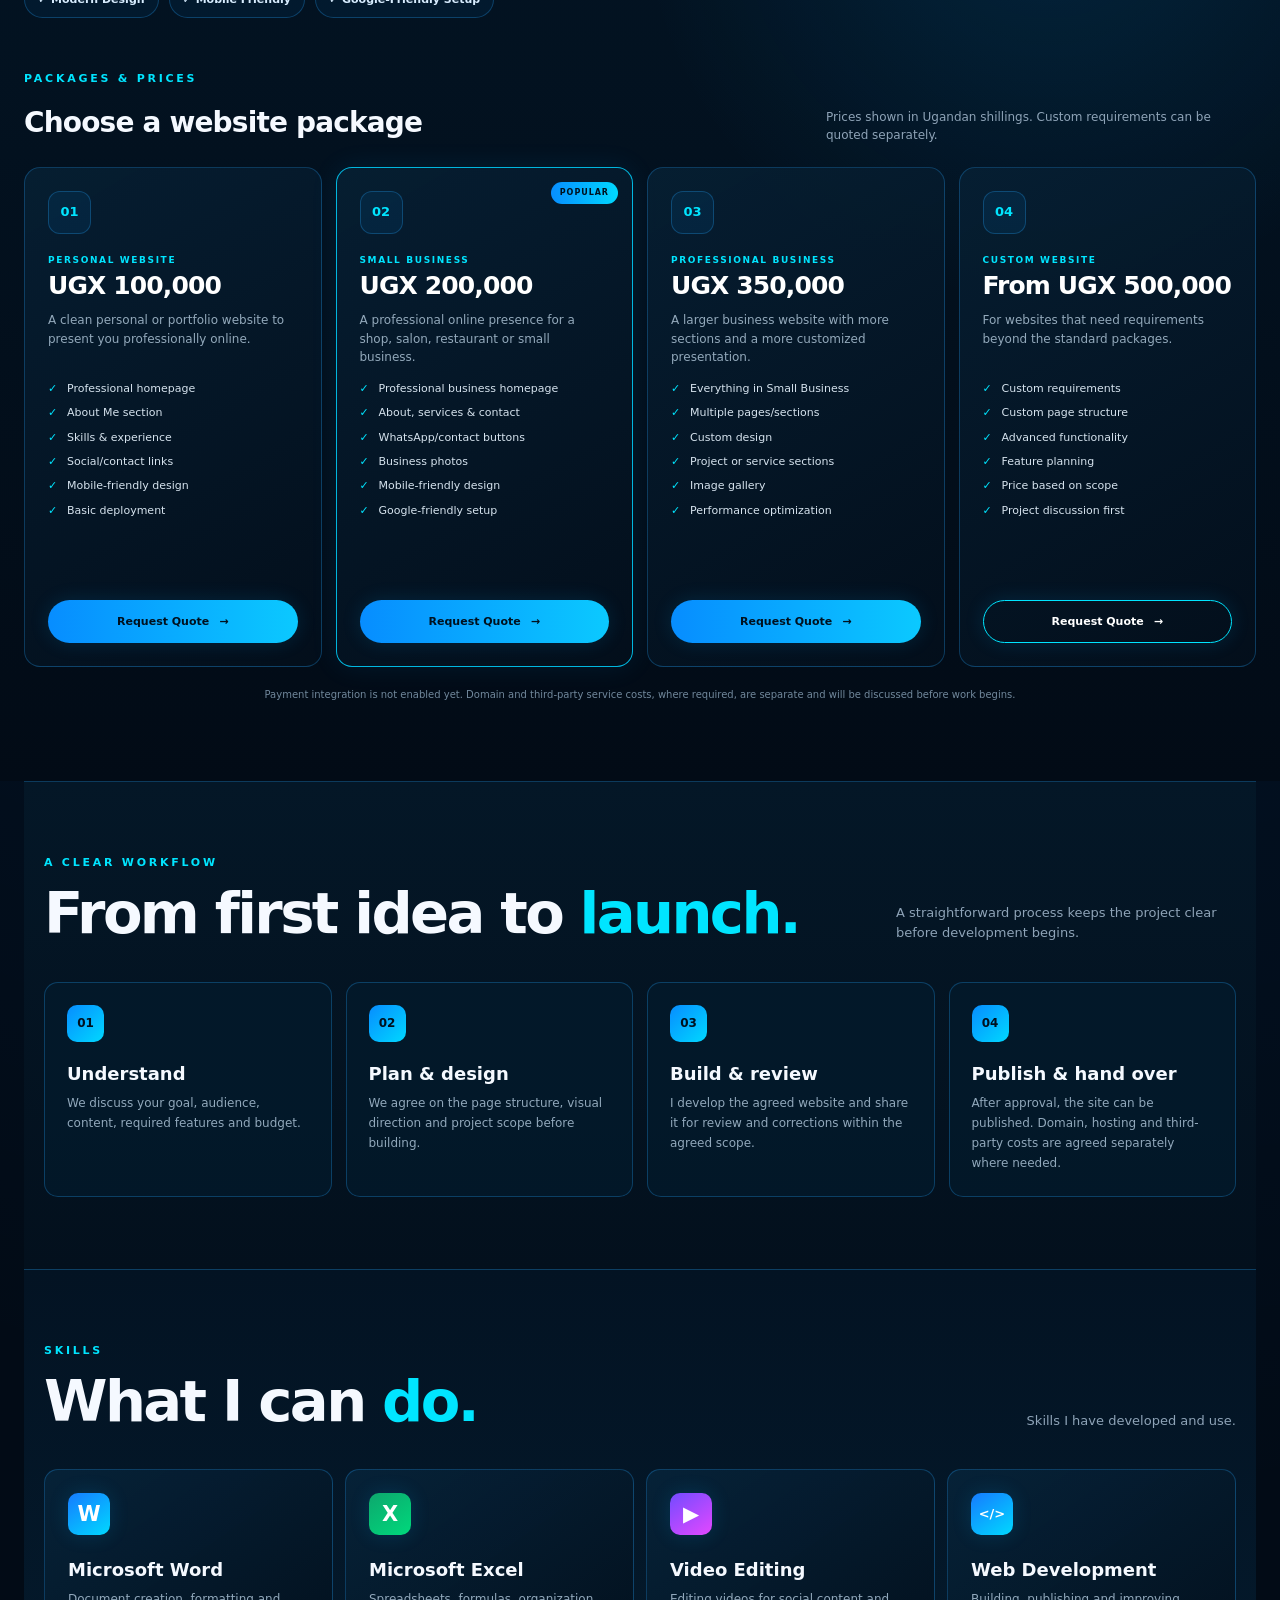
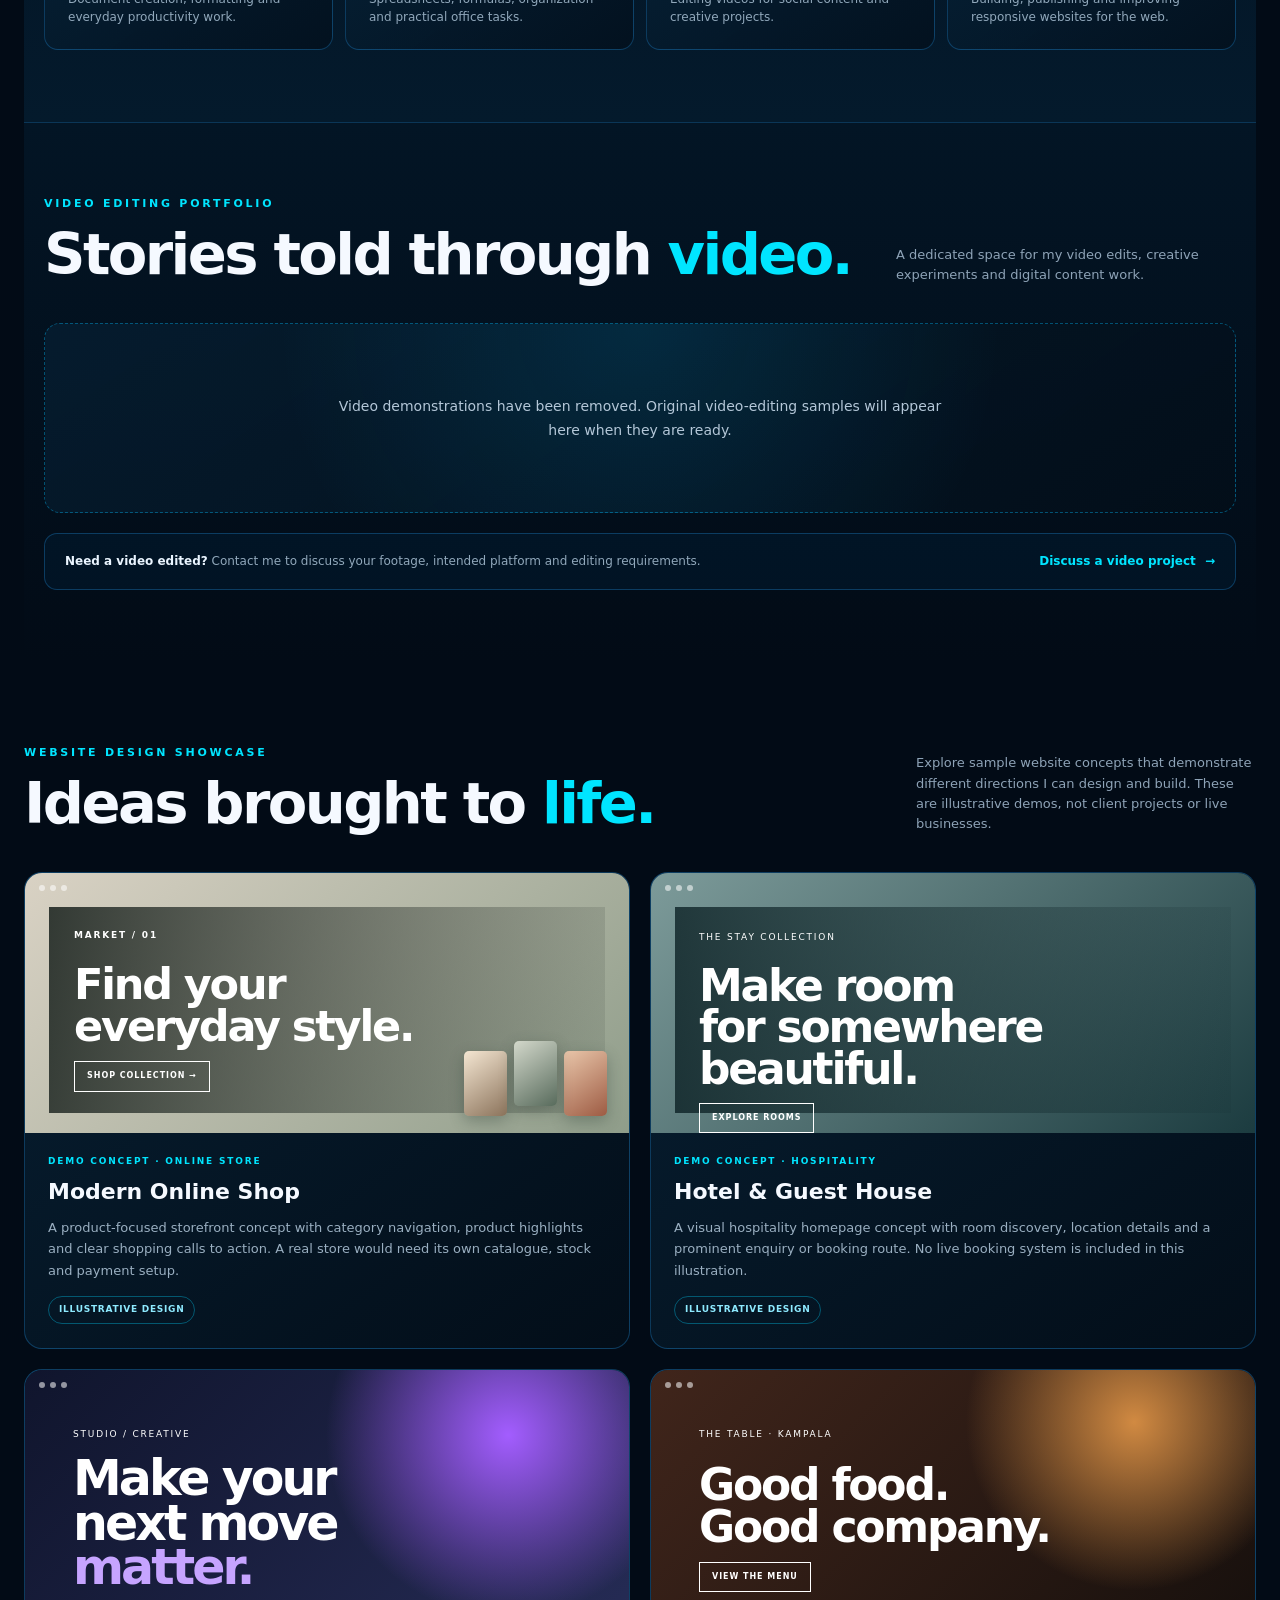
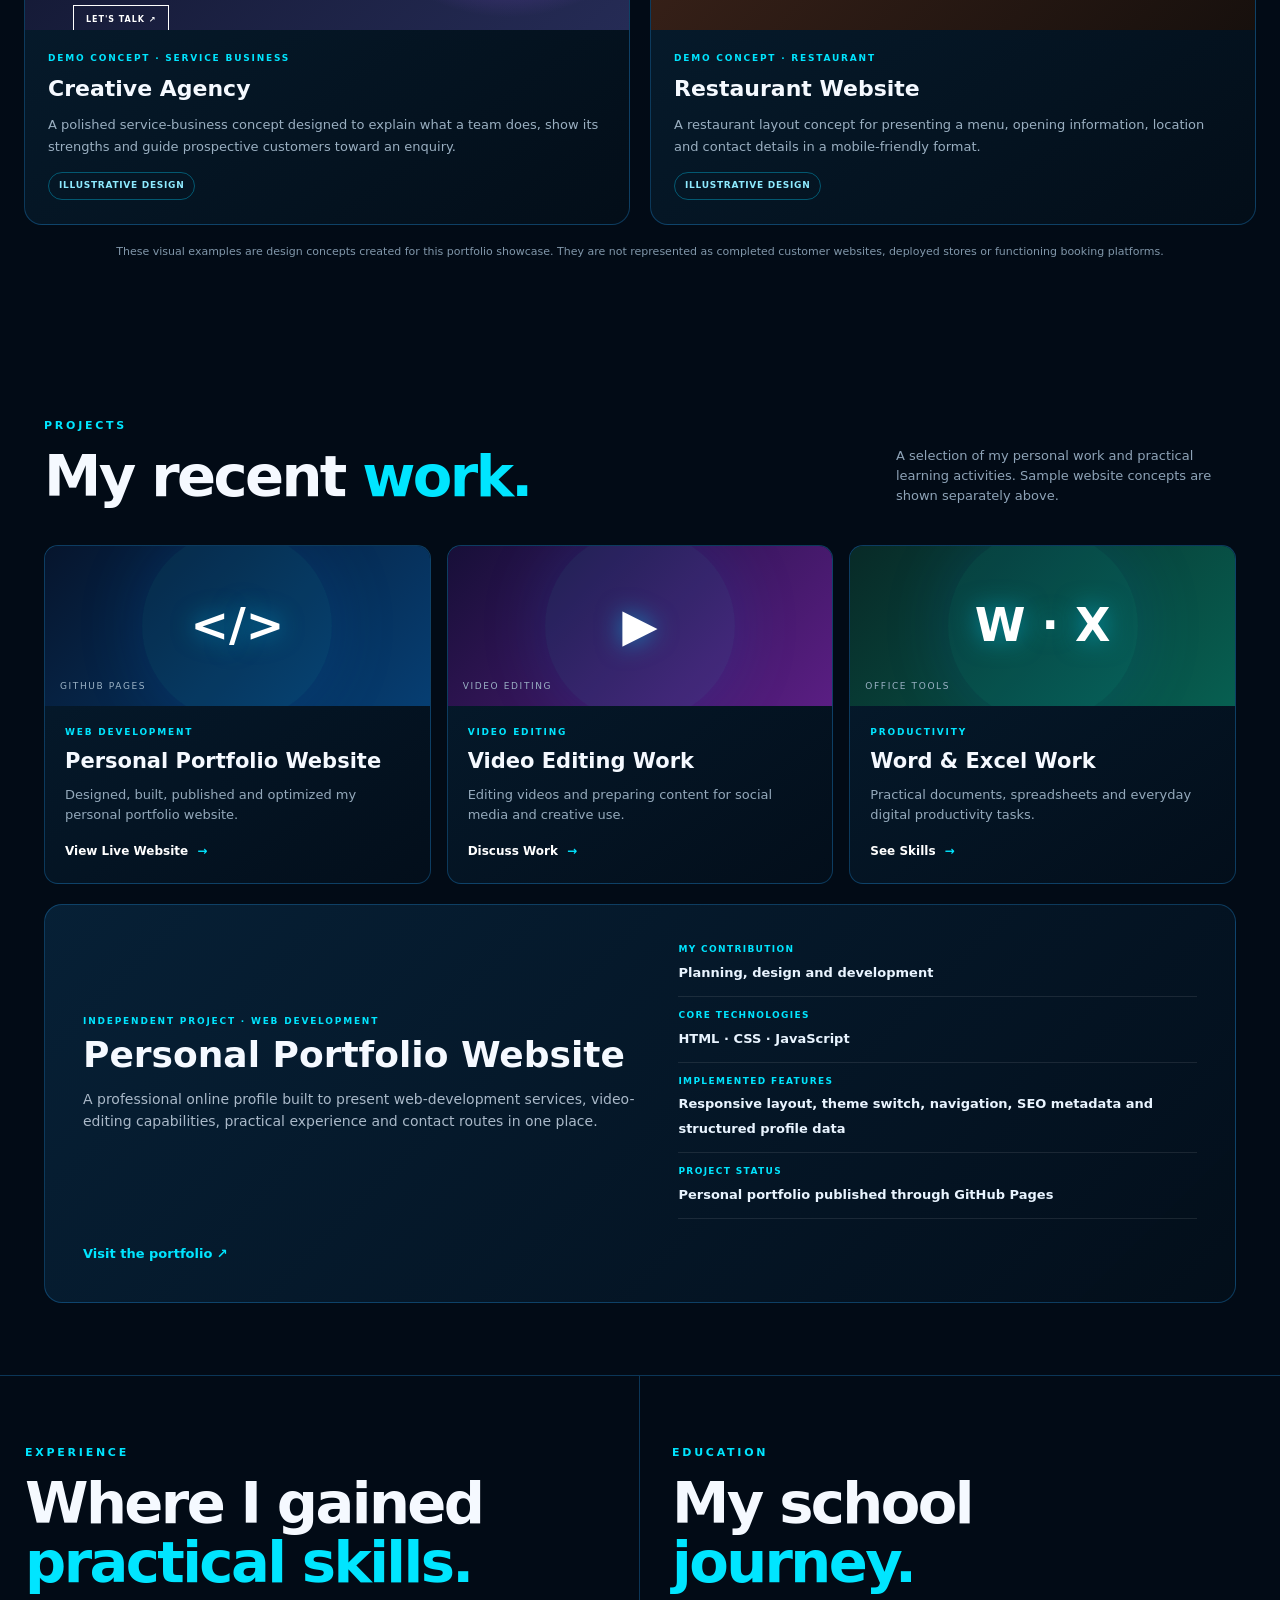
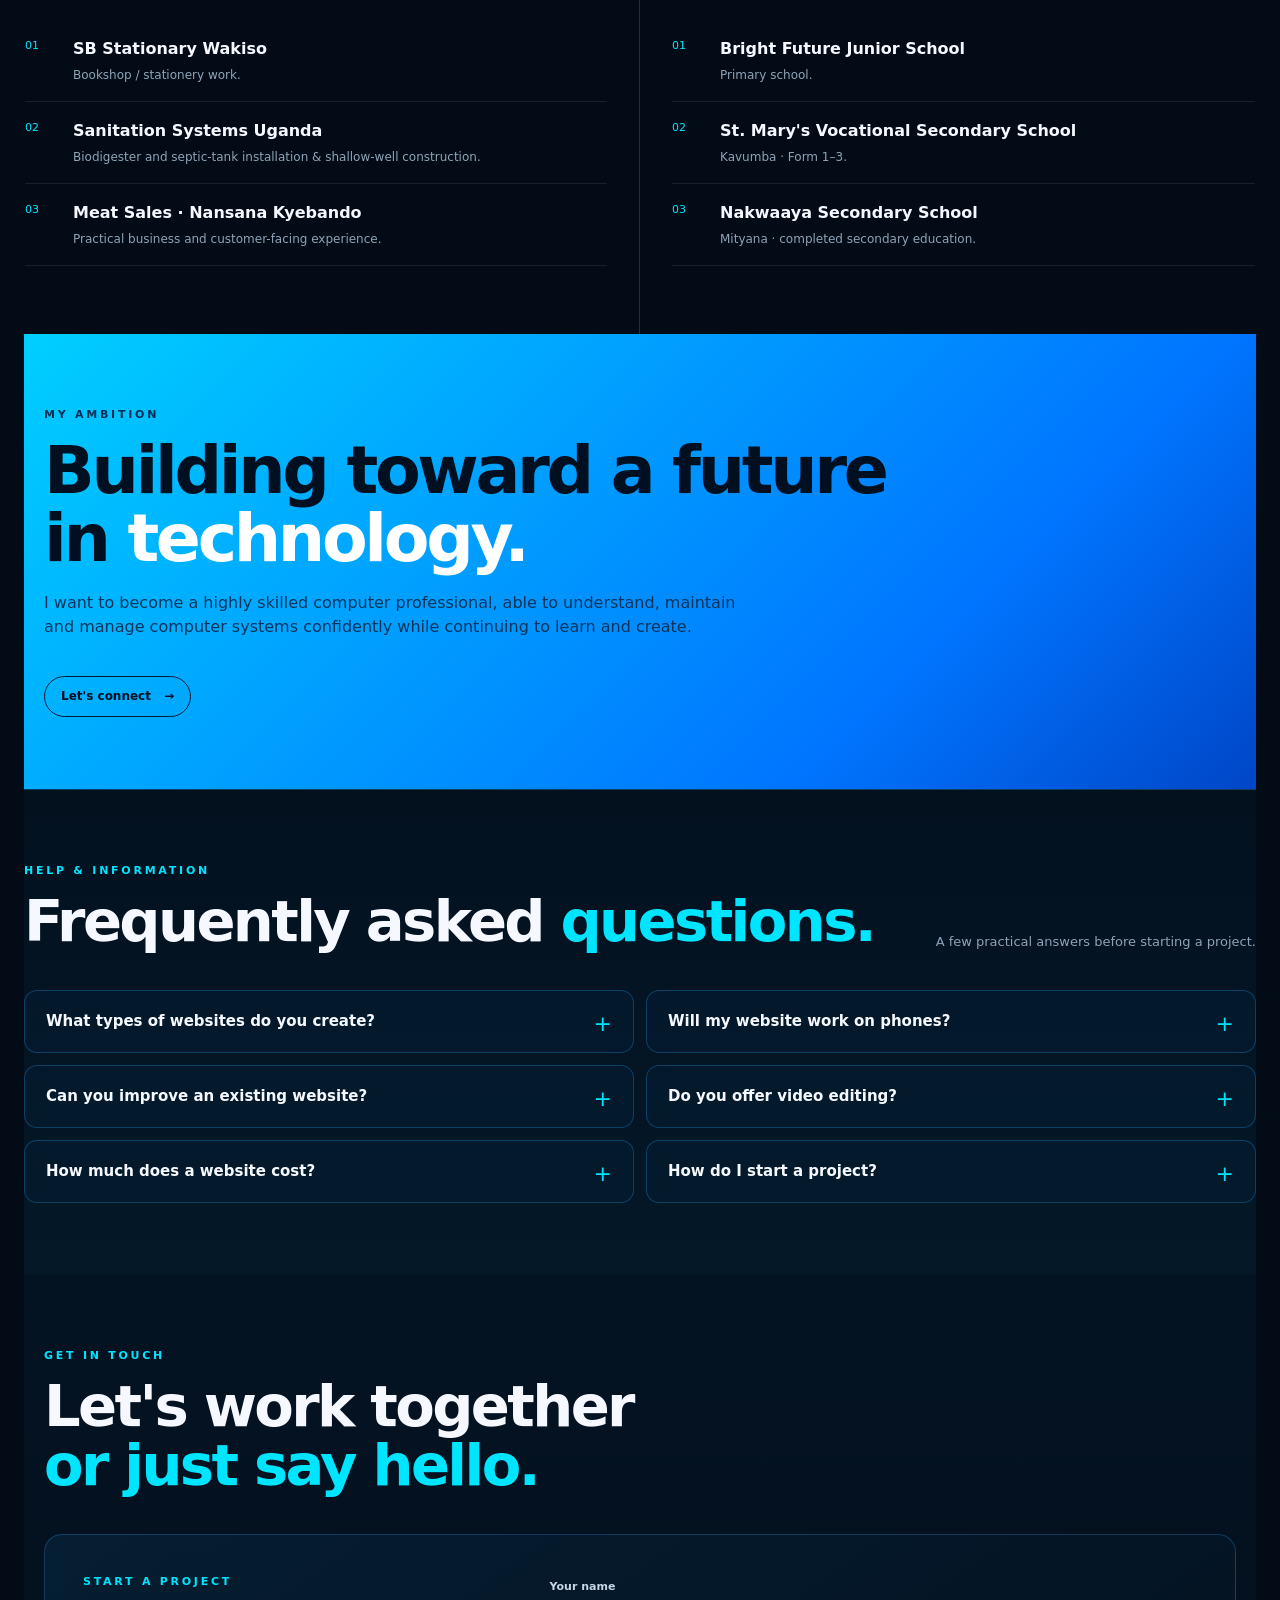
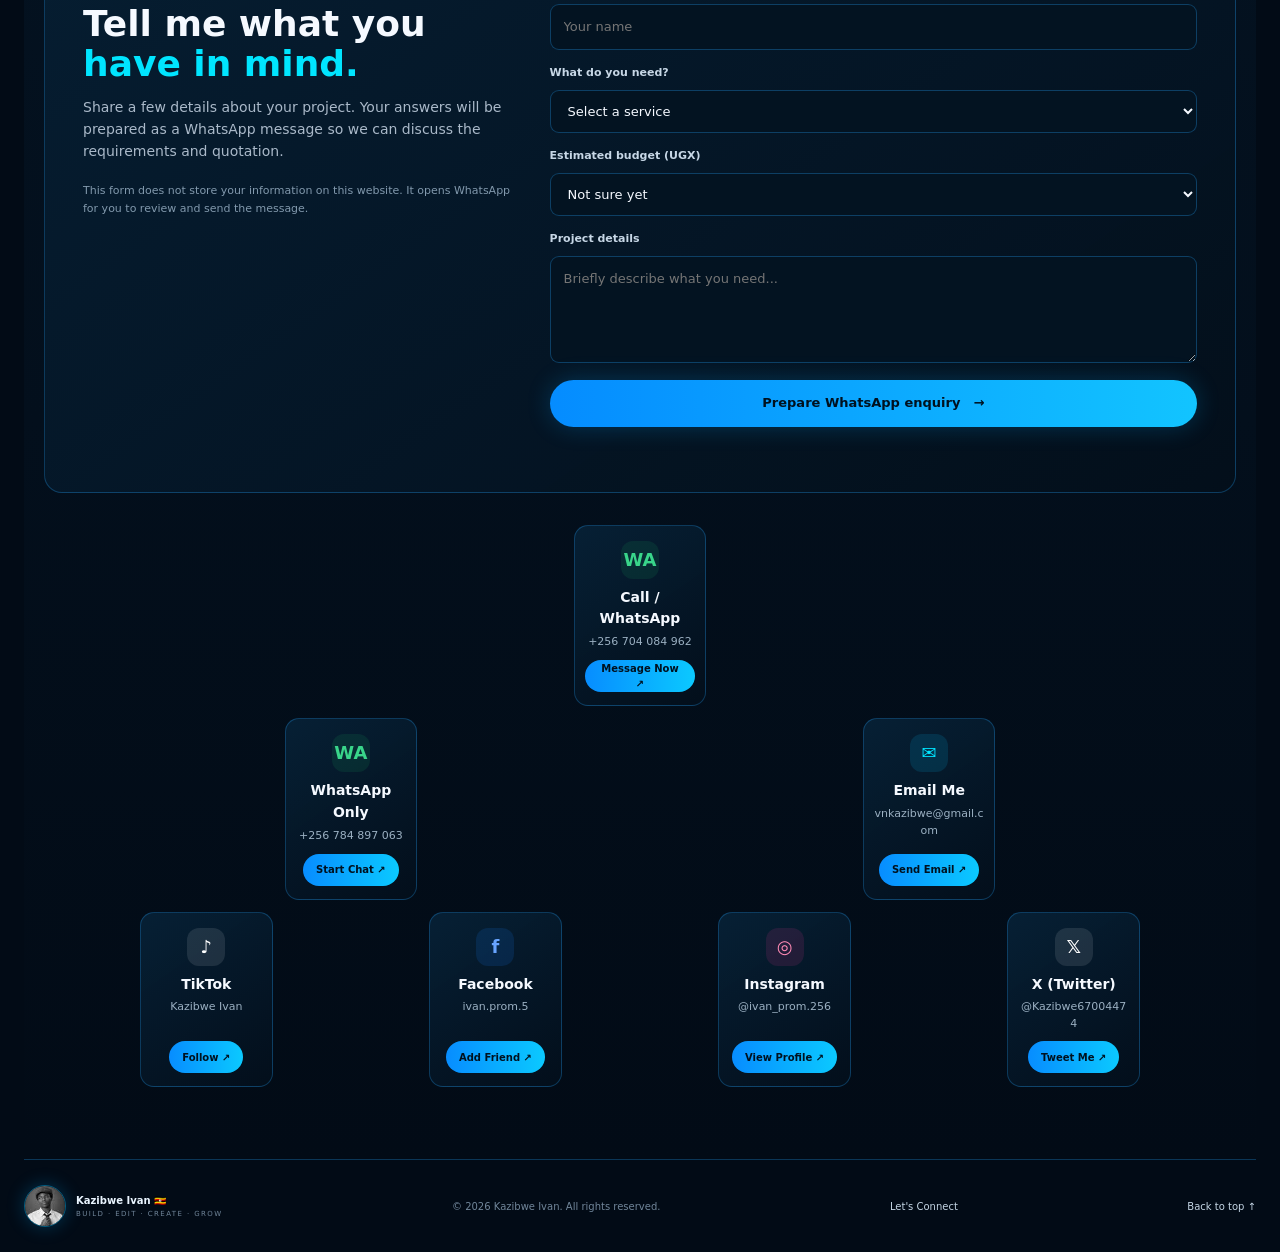
==== commit a482acbd: "Make social link accessible names include their visible labels" ====
--- a/index.html
+++ b/index.html
@@ -94,12 +94,12 @@
           <a class="btn btn-outline" href="#contact">Contact Me <span>→</span></a>
         </div>
         <div class="quick-socials" aria-label="Social links">
-          <a href="https://wa.me/256704084962" target="_blank" rel="noopener" aria-label="WhatsApp">WA</a>
-          <a href="https://www.tiktok.com/@mr_kazibwe_ivan" target="_blank" rel="noopener" aria-label="TikTok">♪</a>
-          <a href="https://www.facebook.com/ivan.prom.5" target="_blank" rel="noopener" aria-label="Facebook">f</a>
-          <a href="https://www.instagram.com/ivan_prom.256" target="_blank" rel="noopener" aria-label="Instagram">◎</a>
-          <a href="https://x.com/Kazibwe67004474" target="_blank" rel="noopener" aria-label="X">𝕏</a>
-          <a href="mailto:vnkazibwe@gmail.com" aria-label="Email">✉</a>
+          <a href="https://wa.me/256704084962" target="_blank" rel="noopener" aria-label="WA WhatsApp">WA</a>
+          <a href="https://www.tiktok.com/@mr_kazibwe_ivan" target="_blank" rel="noopener" aria-label="♪ TikTok">♪</a>
+          <a href="https://www.facebook.com/ivan.prom.5" target="_blank" rel="noopener" aria-label="f Facebook">f</a>
+          <a href="https://www.instagram.com/ivan_prom.256" target="_blank" rel="noopener" aria-label="◎ Instagram">◎</a>
+          <a href="https://x.com/Kazibwe67004474" target="_blank" rel="noopener" aria-label="𝕏 X">𝕏</a>
+          <a href="mailto:vnkazibwe@gmail.com" aria-label="✉ Email">✉</a>
         </div>
       </div>
 
--- a/style.css
+++ b/style.css
@@ -528,3 +528,8 @@
   background:linear-gradient(145deg,#fff,#edf6fc);
 }
 body.light-theme .video-portfolio-placeholder p{color:#465b70}
+
+
+/* Keep visual header order while making Tab move from the menu button into navigation. */
+.site-nav{order:1}
+.header-actions{order:2}
